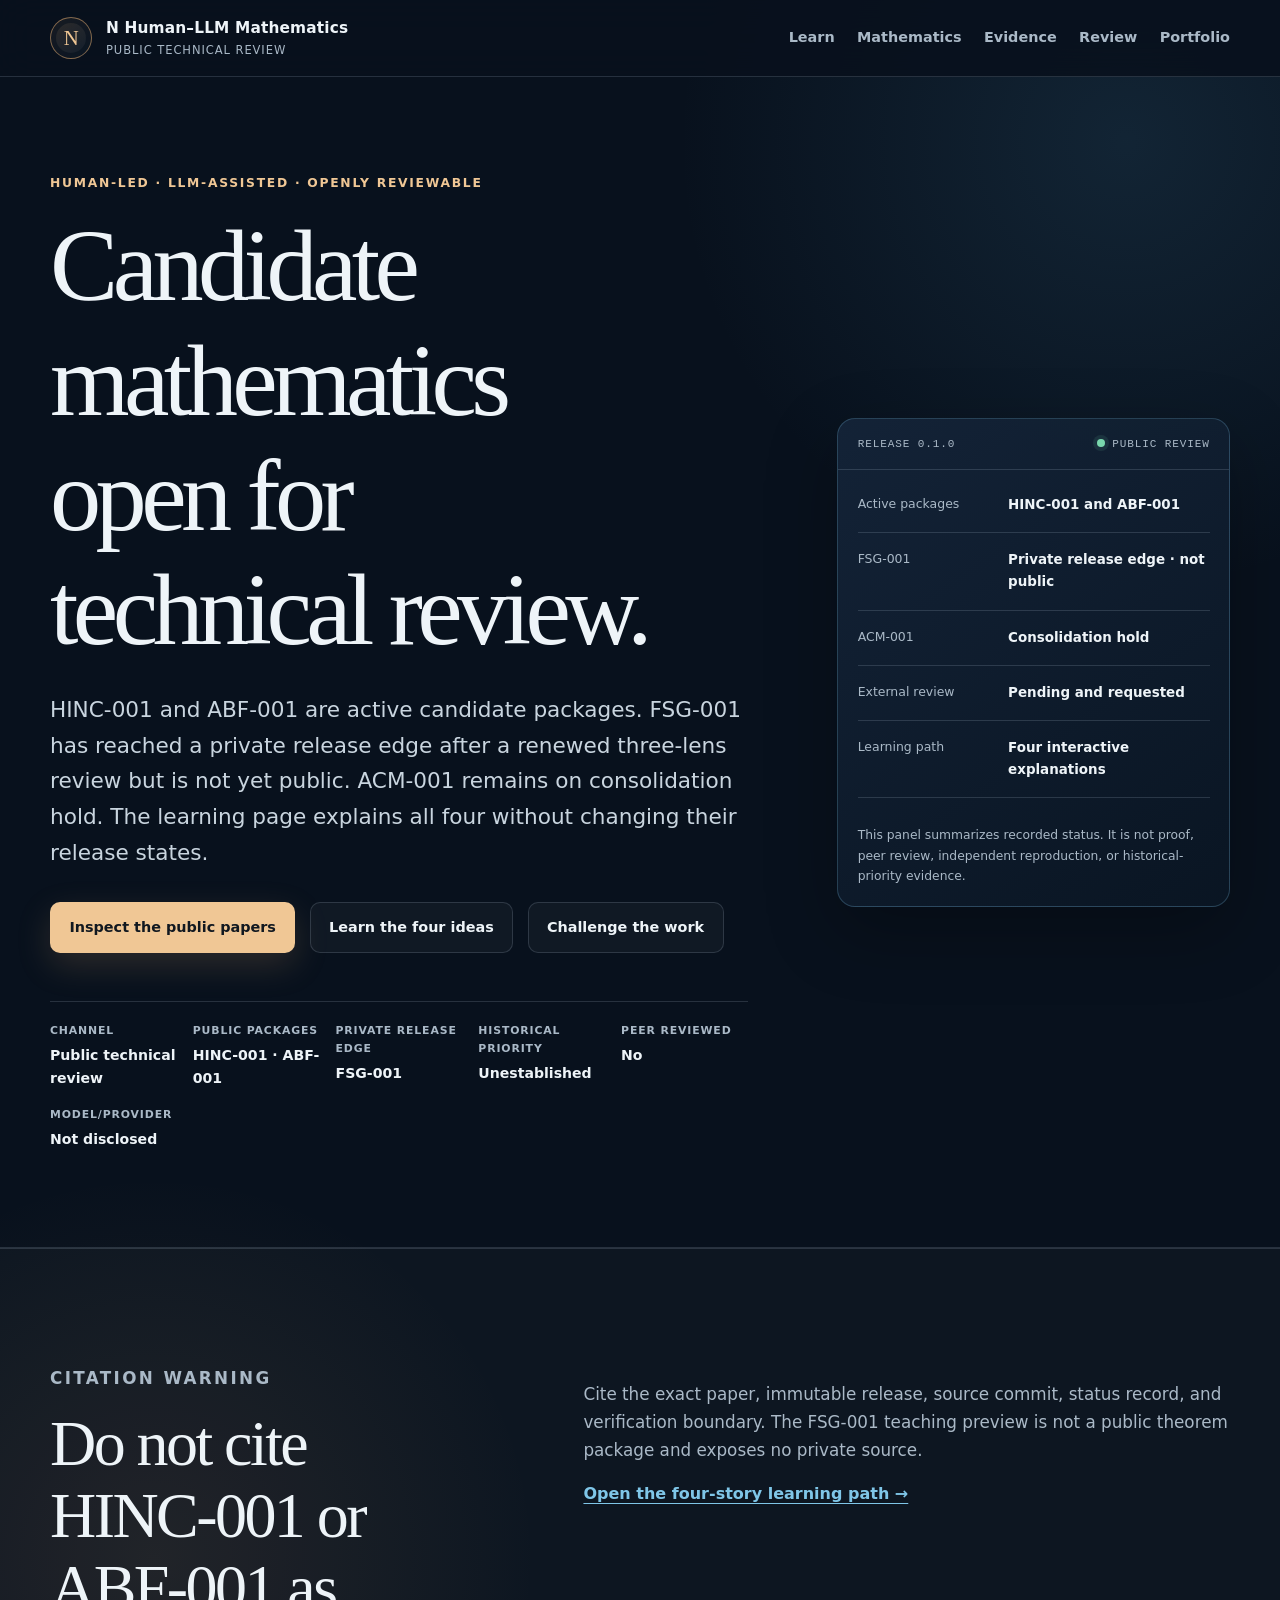
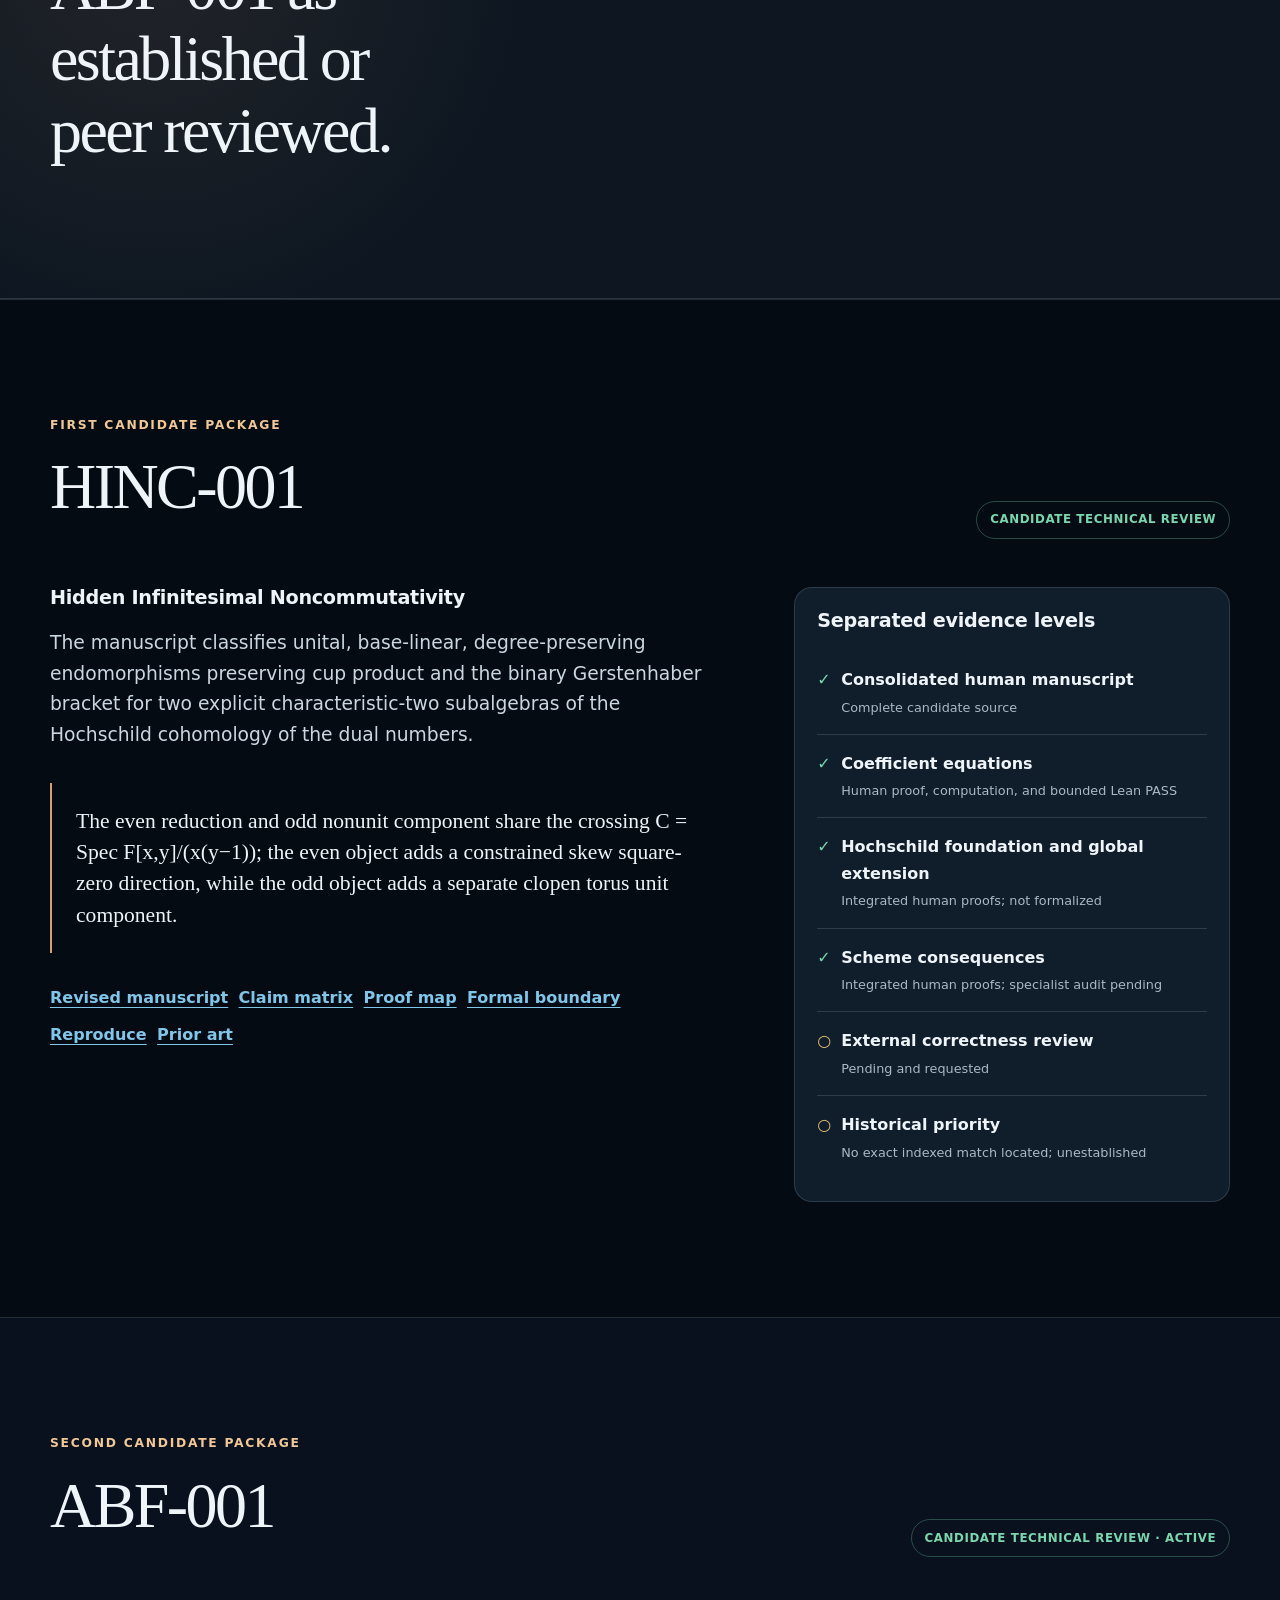
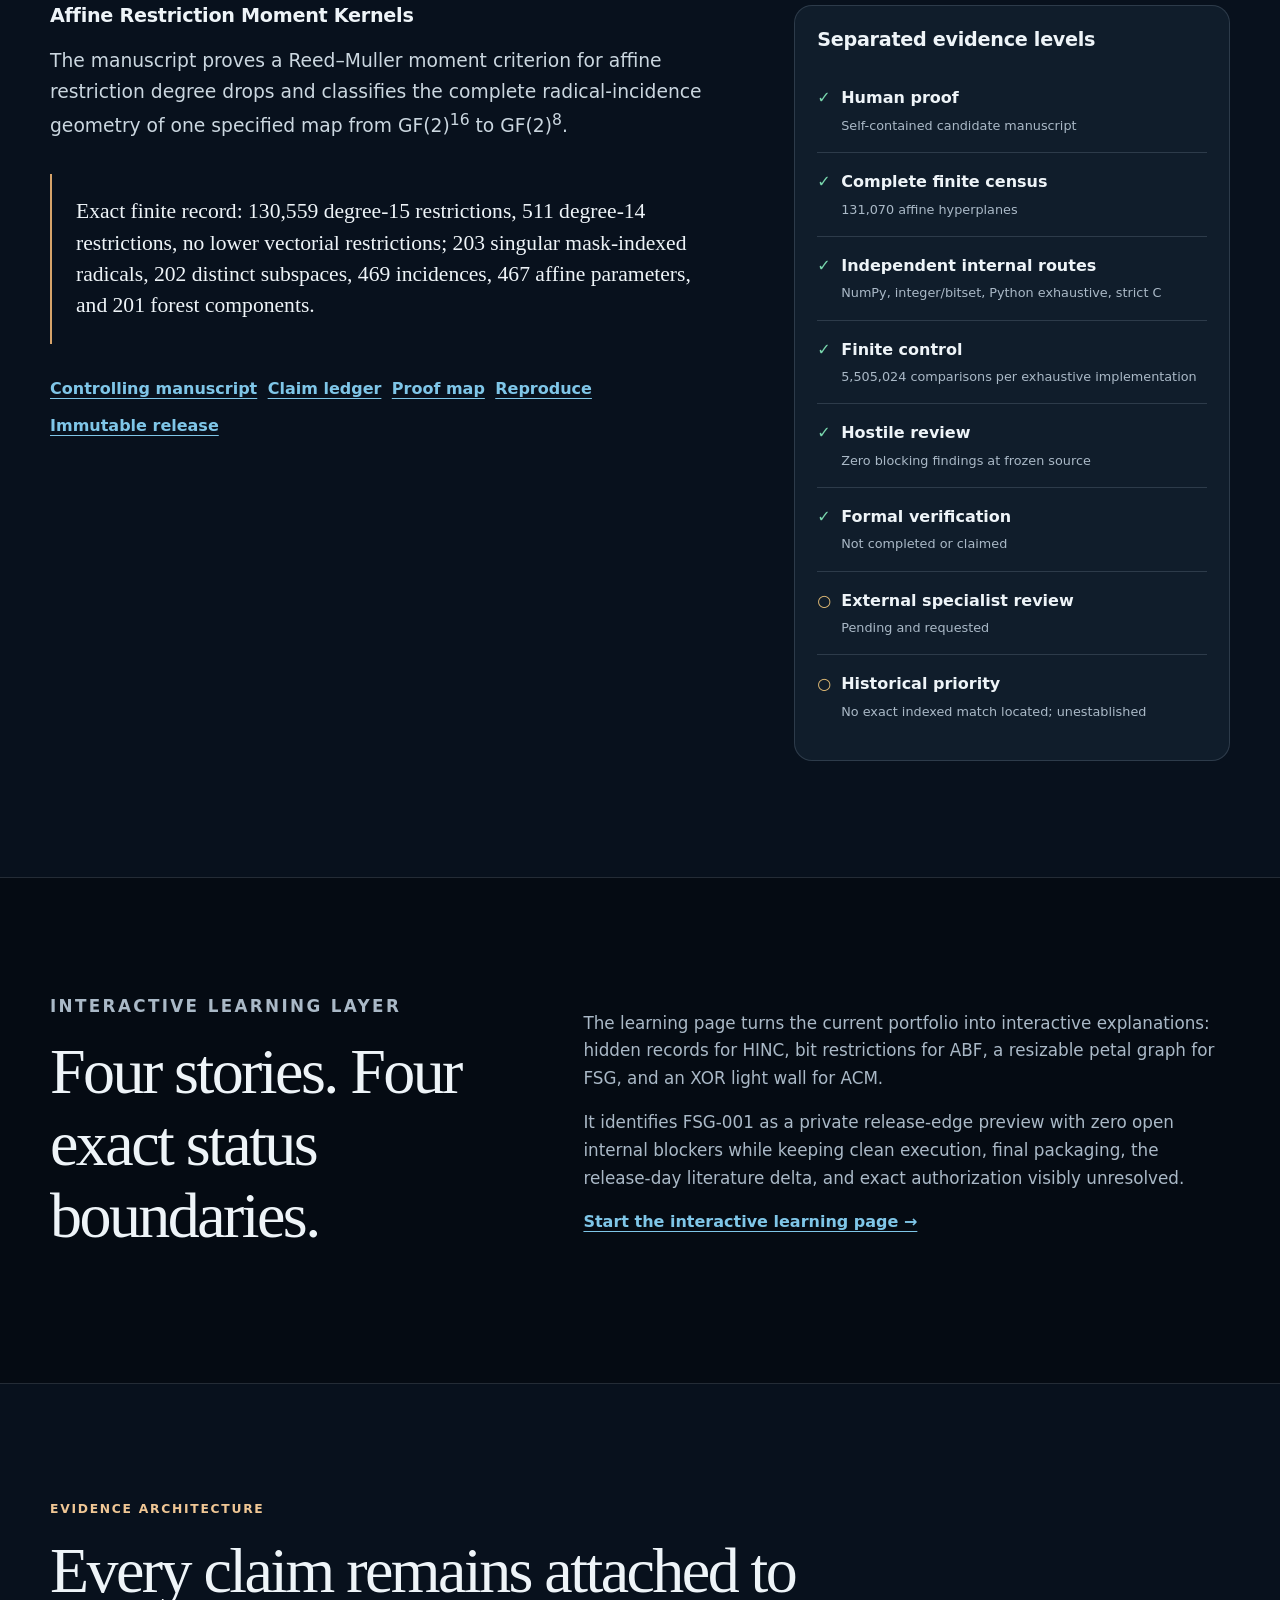
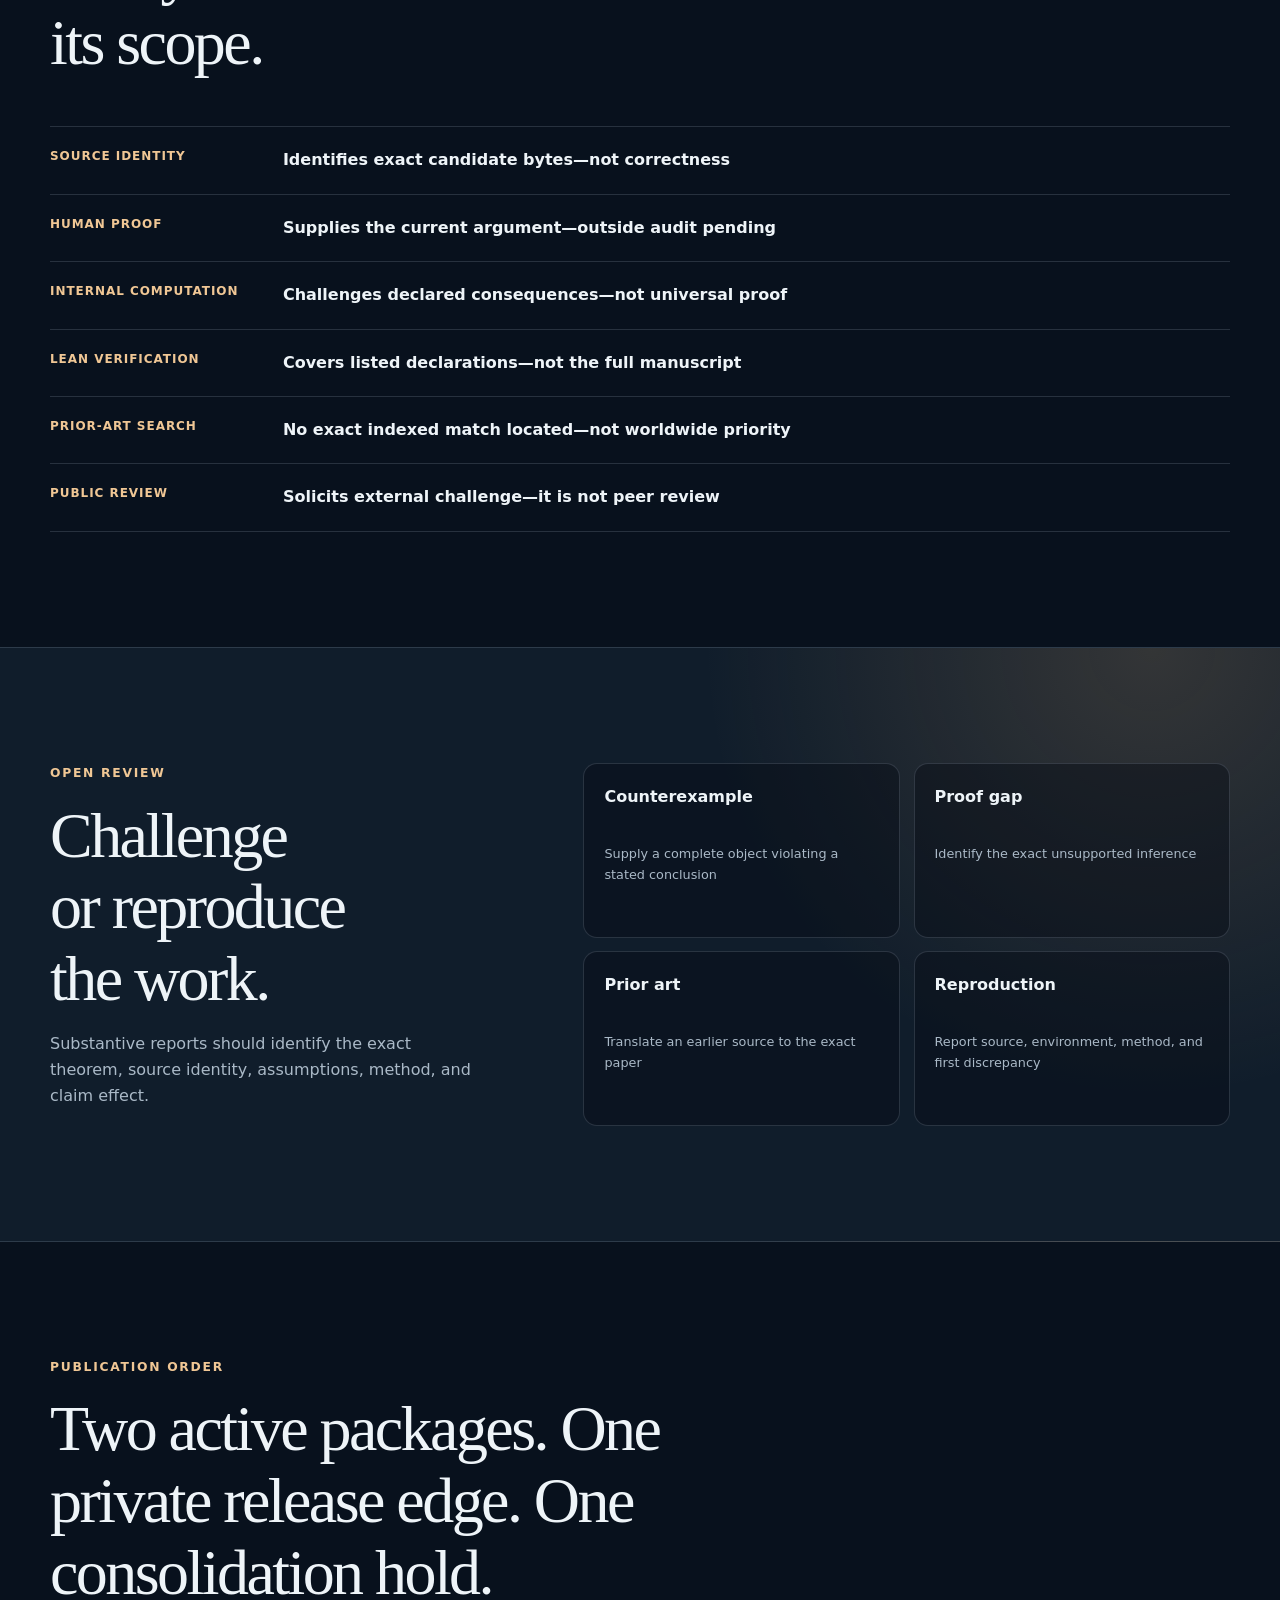
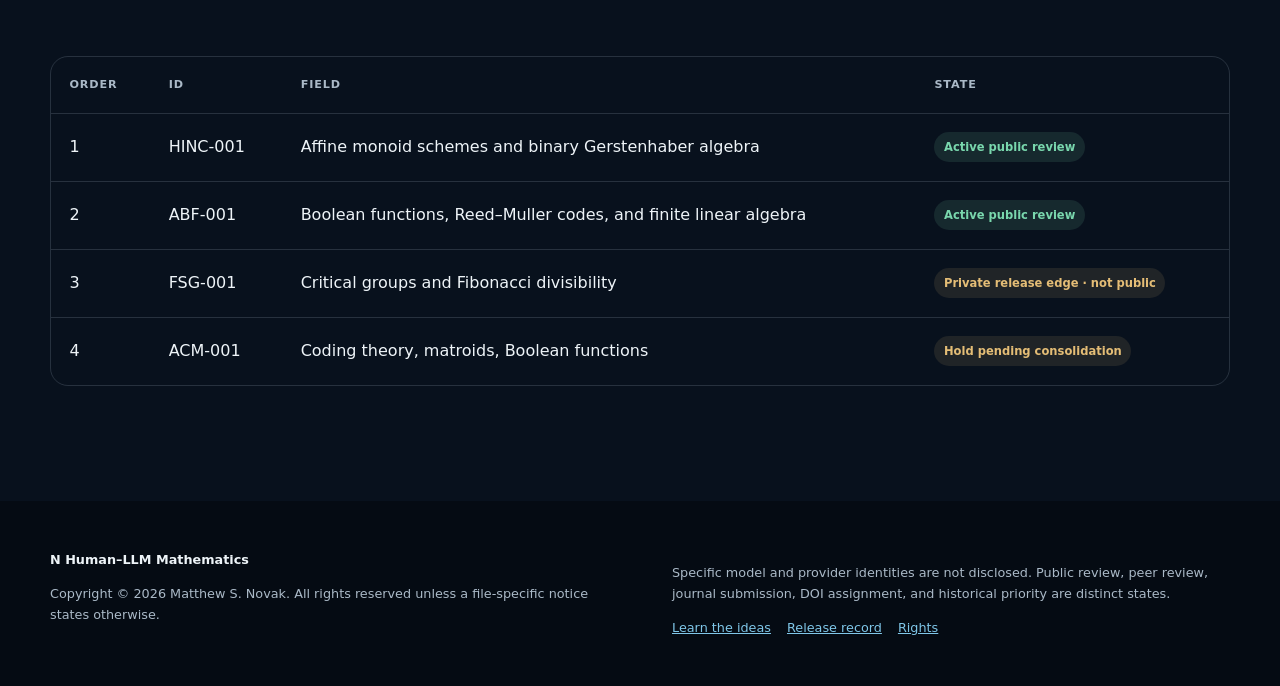
==== docs/index.html @ ff8357bb "Restore required public-review disclosure fields" ====
<!doctype html>
<html lang="en">
<head>
  <meta charset="utf-8">
  <meta name="viewport" content="width=device-width, initial-scale=1">
  <meta name="description" content="Human-led, LLM-assisted candidate mathematics open for technical review with inspectable proofs, evidence, corrections, limitations, and an interactive learning path.">
  <meta name="referrer" content="strict-origin-when-cross-origin">
  <meta name="theme-color" content="#0b1320">
  <meta http-equiv="Content-Security-Policy" content="default-src 'self'; style-src 'self'; img-src 'self' data:; script-src 'none'; connect-src 'none'; object-src 'none'; frame-src 'none'; base-uri 'none'; form-action https://github.com; upgrade-insecure-requests">
  <title>N Human–LLM Mathematics | Public Technical Review</title>
  <link rel="stylesheet" href="styles.css">
</head>
<body>
  <a class="skip-link" href="#main">Skip to main content</a>
  <header class="site-header"><div class="shell nav-wrap"><a class="brand" href="#top" aria-label="N Human-LLM Mathematics home"><span class="brand-mark" aria-hidden="true">N</span><span><strong>N Human–LLM Mathematics</strong><small>Public technical review</small></span></a><nav aria-label="Primary navigation"><a href="learn.html">Learn</a><a href="#research">Mathematics</a><a href="#evidence">Evidence</a><a href="#review">Review</a><a href="#portfolio">Portfolio</a></nav></div></header>
  <main id="main">
    <section class="hero" id="top"><div class="shell hero-grid"><div><p class="eyebrow">Human-led · LLM-assisted · openly reviewable</p><h1>Candidate mathematics open for technical review.</h1><p class="lede">HINC-001 and ABF-001 are active candidate packages. FSG-001 has reached a private release edge after a renewed three-lens review but is not yet public. ACM-001 remains on consolidation hold. The learning page explains all four without changing their release states.</p><div class="actions"><a class="button primary" href="#research">Inspect the public papers</a><a class="button secondary" href="learn.html">Learn the four ideas</a><a class="button secondary" href="#review">Challenge the work</a></div><ul class="status-row"><li><span>Channel</span><strong>Public technical review</strong></li><li><span>Public packages</span><strong>HINC-001 · ABF-001</strong></li><li><span>Private release edge</span><strong>FSG-001</strong></li><li><span>Historical priority</span><strong>Unestablished</strong></li><li><span>Peer reviewed</span><strong>No</strong></li><li><span>Model/provider</span><strong>Not disclosed</strong></li></ul></div><aside class="instrument" aria-label="Status visualization, not mathematical evidence"><div class="instrument-head"><span>RELEASE 0.1.0</span><span class="live-dot">PUBLIC REVIEW</span></div><dl><div><dt>Active packages</dt><dd>HINC-001 and ABF-001</dd></div><div><dt>FSG-001</dt><dd>Private release edge · not public</dd></div><div><dt>ACM-001</dt><dd>Consolidation hold</dd></div><div><dt>External review</dt><dd>Pending and requested</dd></div><div><dt>Learning path</dt><dd>Four interactive explanations</dd></div></dl><p class="instrument-note">This panel summarizes recorded status. It is not proof, peer review, independent reproduction, or historical-priority evidence.</p></aside></div></section>
    <section class="section section-rule"><div class="shell two-column"><div><p class="eyebrow">Citation warning</p><h2>Do not cite HINC-001 or ABF-001 as established or peer reviewed.</h2></div><div><p>Cite the exact paper, immutable release, source commit, status record, and verification boundary. The FSG-001 teaching preview is not a public theorem package and exposes no private source.</p><a class="text-link" href="learn.html">Open the four-story learning path →</a></div></div></section>
    <section class="section section-dark" id="research"><div class="shell"><div class="section-heading split-heading"><div><p class="eyebrow">First candidate package</p><h2>HINC-001</h2></div><span class="pill">Candidate technical review</span></div><div class="research-grid"><article><h3>Hidden Infinitesimal Noncommutativity</h3><p class="large-copy">The manuscript classifies unital, base-linear, degree-preserving endomorphisms preserving cup product and the binary Gerstenhaber bracket for two explicit characteristic-two subalgebras of the Hochschild cohomology of the dual numbers.</p><blockquote>The even reduction and odd nonunit component share the crossing C = Spec F[x,y]/(x(y−1)); the even object adds a constrained skew square-zero direction, while the odd object adds a separate clopen torus unit component.</blockquote><div class="link-list"><a href="https://github.com/novakprotocol/N-Human-AI-Mathematics/blob/main/papers/HINC-001/manuscript/HINC-001_REVISED_MANUSCRIPT.md">Revised manuscript</a><a href="https://github.com/novakprotocol/N-Human-AI-Mathematics/blob/main/papers/HINC-001/CLAIMS.md">Claim matrix</a><a href="https://github.com/novakprotocol/N-Human-AI-Mathematics/blob/main/papers/HINC-001/PROOF_MAP.md">Proof map</a><a href="https://github.com/novakprotocol/N-Human-AI-Mathematics/blob/main/papers/HINC-001/FORMAL_VERIFICATION.md">Formal boundary</a><a href="https://github.com/novakprotocol/N-Human-AI-Mathematics/blob/main/papers/HINC-001/REPRODUCE.md">Reproduce</a><a href="https://github.com/novakprotocol/N-Human-AI-Mathematics/blob/main/papers/HINC-001/PRIOR_ART.md">Prior art</a></div></article><aside class="evidence-panel"><h3>Separated evidence levels</h3><ul class="check-list"><li><strong>Consolidated human manuscript</strong><span>Complete candidate source</span></li><li><strong>Coefficient equations</strong><span>Human proof, computation, and bounded Lean PASS</span></li><li><strong>Hochschild foundation and global extension</strong><span>Integrated human proofs; not formalized</span></li><li><strong>Scheme consequences</strong><span>Integrated human proofs; specialist audit pending</span></li><li class="pending"><strong>External correctness review</strong><span>Pending and requested</span></li><li class="pending"><strong>Historical priority</strong><span>No exact indexed match located; unestablished</span></li></ul></aside></div></div></section>
    <section class="section" id="abf-001" aria-labelledby="abf-title"><div class="shell"><div class="section-heading split-heading"><div><p class="eyebrow">Second candidate package</p><h2 id="abf-title">ABF-001</h2></div><span class="pill">Candidate technical review · active</span></div><div class="research-grid"><article><h3>Affine Restriction Moment Kernels</h3><p class="large-copy">The manuscript proves a Reed–Muller moment criterion for affine restriction degree drops and classifies the complete radical-incidence geometry of one specified map from GF(2)<sup>16</sup> to GF(2)<sup>8</sup>.</p><blockquote>Exact finite record: 130,559 degree-15 restrictions, 511 degree-14 restrictions, no lower vectorial restrictions; 203 singular mask-indexed radicals, 202 distinct subspaces, 469 incidences, 467 affine parameters, and 201 forest components.</blockquote><div class="link-list"><a href="https://github.com/novakprotocol/N-Human-AI-Mathematics/blob/main/papers/ABF-001/manuscript/ABF-001_MANUSCRIPT.md">Controlling manuscript</a><a href="https://github.com/novakprotocol/N-Human-AI-Mathematics/blob/main/papers/ABF-001/CLAIMS.md">Claim ledger</a><a href="https://github.com/novakprotocol/N-Human-AI-Mathematics/blob/main/papers/ABF-001/PROOF_MAP.md">Proof map</a><a href="https://github.com/novakprotocol/N-Human-AI-Mathematics/blob/main/papers/ABF-001/REPRODUCE.md">Reproduce</a><a href="https://github.com/novakprotocol/N-Human-AI-Mathematics/releases/tag/abf-001-public-review-v1">Immutable release</a></div></article><aside class="evidence-panel" aria-label="ABF-001 evidence levels"><h3>Separated evidence levels</h3><ul class="check-list"><li><strong>Human proof</strong><span>Self-contained candidate manuscript</span></li><li><strong>Complete finite census</strong><span>131,070 affine hyperplanes</span></li><li><strong>Independent internal routes</strong><span>NumPy, integer/bitset, Python exhaustive, strict C</span></li><li><strong>Finite control</strong><span>5,505,024 comparisons per exhaustive implementation</span></li><li><strong>Hostile review</strong><span>Zero blocking findings at frozen source</span></li><li><strong>Formal verification</strong><span>Not completed or claimed</span></li><li class="pending"><strong>External specialist review</strong><span>Pending and requested</span></li><li class="pending"><strong>Historical priority</strong><span>No exact indexed match located; unestablished</span></li></ul></aside></div></div></section>
    <section class="section section-dark"><div class="shell two-column"><div><p class="eyebrow">Interactive learning layer</p><h2>Four stories. Four exact status boundaries.</h2></div><div><p>The learning page turns the current portfolio into interactive explanations: hidden records for HINC, bit restrictions for ABF, a resizable petal graph for FSG, and an XOR light wall for ACM.</p><p>It identifies FSG-001 as a private release-edge preview with zero open internal blockers while keeping clean execution, final packaging, the release-day literature delta, and exact authorization visibly unresolved.</p><a class="text-link" href="learn.html">Start the interactive learning page →</a></div></div></section>
    <section class="section" id="evidence"><div class="shell"><div class="section-heading"><p class="eyebrow">Evidence architecture</p><h2>Every claim remains attached to its scope.</h2></div><div class="ledger"><div><span>Source identity</span><strong>Identifies exact candidate bytes—not correctness</strong></div><div><span>Human proof</span><strong>Supplies the current argument—outside audit pending</strong></div><div><span>Internal computation</span><strong>Challenges declared consequences—not universal proof</strong></div><div><span>Lean verification</span><strong>Covers listed declarations—not the full manuscript</strong></div><div><span>Prior-art search</span><strong>No exact indexed match located—not worldwide priority</strong></div><div><span>Public review</span><strong>Solicits external challenge—it is not peer review</strong></div></div></div></section>
    <section class="section review-section" id="review"><div class="shell review-grid"><div><p class="eyebrow">Open review</p><h2>Challenge or reproduce the work.</h2><p>Substantive reports should identify the exact theorem, source identity, assumptions, method, and claim effect.</p></div><div class="review-actions"><a href="https://github.com/novakprotocol/N-Human-AI-Mathematics/issues/new?template=counterexample.yml"><strong>Counterexample</strong><span>Supply a complete object violating a stated conclusion</span></a><a href="https://github.com/novakprotocol/N-Human-AI-Mathematics/issues/new?template=proof-gap.yml"><strong>Proof gap</strong><span>Identify the exact unsupported inference</span></a><a href="https://github.com/novakprotocol/N-Human-AI-Mathematics/issues/new?template=prior-art.yml"><strong>Prior art</strong><span>Translate an earlier source to the exact paper</span></a><a href="https://github.com/novakprotocol/N-Human-AI-Mathematics/issues/new?template=reproduction.yml"><strong>Reproduction</strong><span>Report source, environment, method, and first discrepancy</span></a></div></div></section>
    <section class="section" id="portfolio"><div class="shell"><div class="section-heading"><p class="eyebrow">Publication order</p><h2>Two active packages. One private release edge. One consolidation hold.</h2></div><div class="portfolio-table" role="region" aria-label="Paper portfolio" tabindex="0"><table><thead><tr><th>Order</th><th>ID</th><th>Field</th><th>State</th></tr></thead><tbody><tr><td>1</td><td>HINC-001</td><td>Affine monoid schemes and binary Gerstenhaber algebra</td><td><span class="state active">Active public review</span></td></tr><tr><td>2</td><td>ABF-001</td><td>Boolean functions, Reed–Muller codes, and finite linear algebra</td><td><span class="state active">Active public review</span></td></tr><tr><td>3</td><td>FSG-001</td><td>Critical groups and Fibonacci divisibility</td><td><span class="state hold">Private release edge · not public</span></td></tr><tr><td>4</td><td>ACM-001</td><td>Coding theory, matroids, Boolean functions</td><td><span class="state hold">Hold pending consolidation</span></td></tr></tbody></table></div></div></section>
  </main>
  <footer><div class="shell footer-grid"><div><strong>N Human–LLM Mathematics</strong><p>Copyright © 2026 Matthew S. Novak. All rights reserved unless a file-specific notice states otherwise.</p></div><div><p>Specific model and provider identities are not disclosed. Public review, peer review, journal submission, DOI assignment, and historical priority are distinct states.</p><a href="learn.html">Learn the ideas</a><a href="https://github.com/novakprotocol/N-Human-AI-Mathematics/blob/main/PUBLIC_REVIEW_RELEASE.md">Release record</a><a href="https://github.com/novakprotocol/N-Human-AI-Mathematics/blob/main/RIGHTS_AND_LICENSING.md">Rights</a></div></div></footer>
</body>
</html>
---- docs/styles.css ----
:root {
  color-scheme: dark;
  --bg: #08111d;
  --bg-deep: #050b13;
  --panel: #101d2b;
  --panel-soft: #142438;
  --text: #eef4f8;
  --muted: #aab9c7;
  --line: rgba(196, 216, 232, 0.16);
  --copper: #d6a36a;
  --copper-light: #f0c795;
  --blue: #7fc6e8;
  --green: #79d7ad;
  --warning: #e4bd76;
  --shadow: 0 24px 70px rgba(0, 0, 0, 0.28);
  --radius: 18px;
  --shell: 1180px;
}

* {
  box-sizing: border-box;
}

html {
  scroll-behavior: smooth;
}

body {
  margin: 0;
  background:
    radial-gradient(circle at 88% 2%, rgba(64, 124, 159, 0.18), transparent 28rem),
    radial-gradient(circle at 12% 22%, rgba(214, 163, 106, 0.1), transparent 24rem),
    var(--bg);
  color: var(--text);
  font-family: Inter, ui-sans-serif, system-ui, -apple-system, BlinkMacSystemFont, "Segoe UI", sans-serif;
  font-size: 16px;
  line-height: 1.65;
  text-rendering: optimizeLegibility;
}

a {
  color: inherit;
}

a:focus-visible,
button:focus-visible,
[tabindex]:focus-visible {
  outline: 3px solid var(--blue);
  outline-offset: 4px;
}

.skip-link {
  position: fixed;
  top: 0.75rem;
  left: 0.75rem;
  z-index: 100;
  transform: translateY(-160%);
  padding: 0.75rem 1rem;
  background: white;
  color: #06101a;
  border-radius: 8px;
  font-weight: 800;
}

.skip-link:focus {
  transform: translateY(0);
}

.shell {
  width: min(calc(100% - 2rem), var(--shell));
  margin-inline: auto;
}

.site-header {
  position: sticky;
  top: 0;
  z-index: 50;
  border-bottom: 1px solid var(--line);
  background: rgba(8, 17, 29, 0.88);
  backdrop-filter: blur(18px);
}

.nav-wrap {
  min-height: 76px;
  display: flex;
  align-items: center;
  justify-content: space-between;
  gap: 2rem;
}

.brand {
  display: inline-flex;
  align-items: center;
  gap: 0.85rem;
  text-decoration: none;
}

.brand-mark {
  width: 2.65rem;
  aspect-ratio: 1;
  display: grid;
  place-items: center;
  border: 1px solid rgba(214, 163, 106, 0.55);
  border-radius: 50%;
  background: linear-gradient(145deg, rgba(214, 163, 106, 0.2), rgba(127, 198, 232, 0.08));
  color: var(--copper-light);
  font-family: Georgia, "Times New Roman", serif;
  font-size: 1.3rem;
  box-shadow: inset 0 0 0 5px rgba(8, 17, 29, 0.6);
}

.brand strong,
.brand small {
  display: block;
}

.brand strong {
  font-size: 0.96rem;
  letter-spacing: 0.01em;
}

.brand small {
  color: var(--muted);
  font-size: 0.72rem;
  letter-spacing: 0.08em;
  text-transform: uppercase;
}

nav {
  display: flex;
  gap: 1.4rem;
}

nav a {
  color: var(--muted);
  font-size: 0.9rem;
  font-weight: 700;
  text-decoration: none;
}

nav a:hover {
  color: var(--text);
}

.hero {
  min-height: calc(100vh - 76px);
  display: grid;
  align-items: center;
  padding: 6rem 0;
  border-bottom: 1px solid var(--line);
}

.hero-grid {
  display: grid;
  grid-template-columns: minmax(0, 1.28fr) minmax(320px, 0.72fr);
  gap: clamp(3rem, 7vw, 7rem);
  align-items: center;
}

.eyebrow {
  margin: 0 0 1rem;
  color: var(--copper-light);
  font-size: 0.77rem;
  font-weight: 850;
  letter-spacing: 0.14em;
  text-transform: uppercase;
}

h1,
h2,
h3,
p {
  text-wrap: pretty;
}

h1,
h2,
h3 {
  margin-top: 0;
  line-height: 1.12;
}

h1 {
  max-width: 12ch;
  margin-bottom: 1.5rem;
  font-family: Georgia, "Times New Roman", serif;
  font-size: clamp(3.35rem, 8vw, 7.35rem);
  font-weight: 500;
  letter-spacing: -0.055em;
}

h2 {
  margin-bottom: 1rem;
  font-family: Georgia, "Times New Roman", serif;
  font-size: clamp(2.25rem, 5vw, 4.4rem);
  font-weight: 500;
  letter-spacing: -0.04em;
}

h3 {
  font-size: 1.2rem;
  letter-spacing: -0.015em;
}

.lede {
  max-width: 68ch;
  margin: 0;
  color: #c9d5df;
  font-size: clamp(1.08rem, 1.8vw, 1.35rem);
}

.actions {
  display: flex;
  flex-wrap: wrap;
  gap: 0.9rem;
  margin-top: 2rem;
}

.actions.compact {
  margin-top: 2.6rem;
}

.button {
  display: inline-flex;
  align-items: center;
  justify-content: center;
  min-height: 48px;
  padding: 0.78rem 1.15rem;
  border: 1px solid transparent;
  border-radius: 10px;
  font-size: 0.9rem;
  font-weight: 800;
  text-decoration: none;
  transition: transform 160ms ease, border-color 160ms ease, background 160ms ease;
}

.button:hover {
  transform: translateY(-2px);
}

.button.primary {
  background: var(--copper-light);
  color: #111820;
  box-shadow: 0 12px 34px rgba(214, 163, 106, 0.18);
}

.button.secondary {
  border-color: var(--line);
  background: rgba(255, 255, 255, 0.035);
  color: var(--text);
}

.button.secondary:hover {
  border-color: rgba(127, 198, 232, 0.45);
  background: rgba(127, 198, 232, 0.08);
}

.status-row {
  display: grid;
  grid-template-columns: repeat(5, minmax(0, 1fr));
  gap: 1rem;
  margin: 3rem 0 0;
  padding: 1.25rem 0 0;
  border-top: 1px solid var(--line);
  list-style: none;
}

.status-row span,
.status-row strong {
  display: block;
}

.status-row span {
  color: var(--muted);
  font-size: 0.68rem;
  font-weight: 750;
  letter-spacing: 0.08em;
  text-transform: uppercase;
}

.status-row strong {
  margin-top: 0.25rem;
  font-size: 0.88rem;
}

.instrument {
  overflow: hidden;
  border: 1px solid rgba(127, 198, 232, 0.24);
  border-radius: var(--radius);
  background:
    linear-gradient(145deg, rgba(20, 36, 56, 0.96), rgba(10, 22, 35, 0.96));
  box-shadow: var(--shadow);
}

.instrument-head {
  display: flex;
  justify-content: space-between;
  gap: 1rem;
  padding: 1rem 1.2rem;
  border-bottom: 1px solid var(--line);
  color: var(--muted);
  font-family: ui-monospace, SFMono-Regular, Menlo, Consolas, monospace;
  font-size: 0.69rem;
  letter-spacing: 0.08em;
}

.live-dot::before {
  content: "";
  display: inline-block;
  width: 0.5rem;
  height: 0.5rem;
  margin-right: 0.45rem;
  border-radius: 50%;
  background: var(--green);
  box-shadow: 0 0 0 4px rgba(121, 215, 173, 0.1);
}

.instrument dl {
  margin: 0;
  padding: 0.5rem 1.2rem;
}

.instrument dl div {
  display: grid;
  grid-template-columns: 0.8fr 1.2fr;
  gap: 1rem;
  padding: 1rem 0;
  border-bottom: 1px solid var(--line);
}

.instrument dt {
  color: var(--muted);
  font-size: 0.78rem;
}

.instrument dd {
  margin: 0;
  font-size: 0.84rem;
  font-weight: 750;
}

.instrument-note {
  margin: 0;
  padding: 1.2rem;
  color: var(--muted);
  font-size: 0.77rem;
}

.section {
  padding: clamp(5rem, 9vw, 8.5rem) 0;
}

.section-dark {
  background: var(--bg-deep);
  border-block: 1px solid var(--line);
}

.section-rule {
  border-block: 1px solid var(--line);
  background: rgba(255, 255, 255, 0.018);
}

.section-heading {
  max-width: 780px;
  margin-bottom: 3rem;
}

.section-heading > p:last-child {
  margin-bottom: 0;
  color: var(--muted);
  font-size: 1.06rem;
}

.split-heading {
  max-width: none;
  display: flex;
  justify-content: space-between;
  align-items: end;
  gap: 2rem;
}

.pill {
  display: inline-flex;
  padding: 0.52rem 0.8rem;
  border: 1px solid rgba(121, 215, 173, 0.3);
  border-radius: 999px;
  color: var(--green);
  font-size: 0.74rem;
  font-weight: 800;
  letter-spacing: 0.05em;
  white-space: nowrap;
  text-transform: uppercase;
}

.card-grid {
  display: grid;
  gap: 1.2rem;
}

.card-grid.three {
  grid-template-columns: repeat(3, minmax(0, 1fr));
}

.card {
  min-height: 280px;
  padding: 1.55rem;
  border: 1px solid var(--line);
  border-radius: var(--radius);
  background: rgba(255, 255, 255, 0.025);
}

.card-number {
  display: block;
  margin-bottom: 4rem;
  color: var(--copper);
  font-family: ui-monospace, SFMono-Regular, Menlo, Consolas, monospace;
  font-size: 0.75rem;
}

.card p {
  color: var(--muted);
}

.research-grid {
  display: grid;
  grid-template-columns: minmax(0, 1.2fr) minmax(310px, 0.8fr);
  gap: clamp(2.5rem, 7vw, 6rem);
  align-items: start;
}

.large-copy {
  max-width: 62ch;
  color: #cbd7e0;
  font-size: 1.17rem;
}

blockquote {
  margin: 2rem 0;
  padding: 1.4rem 0 1.4rem 1.5rem;
  border-left: 2px solid var(--copper);
  color: var(--text);
  font-family: Georgia, "Times New Roman", serif;
  font-size: 1.35rem;
  line-height: 1.45;
}

.link-list {
  display: flex;
  flex-wrap: wrap;
  gap: 0.65rem;
}

.link-list a,
.text-link {
  color: var(--blue);
  font-weight: 750;
  text-decoration-thickness: 1px;
  text-underline-offset: 0.25em;
}

.evidence-panel {
  padding: 1.4rem;
  border: 1px solid var(--line);
  border-radius: var(--radius);
  background: var(--panel);
}

.check-list {
  margin: 0;
  padding: 0;
  list-style: none;
}

.check-list li {
  position: relative;
  padding: 1rem 0 1rem 1.5rem;
  border-bottom: 1px solid var(--line);
}

.check-list li:last-child {
  border-bottom: 0;
}

.check-list li::before {
  content: "✓";
  position: absolute;
  left: 0;
  color: var(--green);
  font-weight: 900;
}

.check-list li.pending::before {
  content: "○";
  color: var(--warning);
}

.check-list strong,
.check-list span {
  display: block;
}

.check-list span {
  margin-top: 0.2rem;
  color: var(--muted);
  font-size: 0.8rem;
}

.process-list {
  display: grid;
  grid-template-columns: repeat(4, minmax(0, 1fr));
  gap: 0;
  margin: 0;
  padding: 0;
  counter-reset: process;
  list-style: none;
}

.process-list li {
  min-height: 280px;
  padding: 1.5rem;
  border-block: 1px solid var(--line);
  border-right: 1px solid var(--line);
}

.process-list li:first-child {
  border-left: 1px solid var(--line);
  border-radius: var(--radius) 0 0 var(--radius);
}

.process-list li:last-child {
  border-radius: 0 var(--radius) var(--radius) 0;
}

.process-list li::before {
  counter-increment: process;
  content: "0" counter(process);
  display: block;
  margin-bottom: 4.5rem;
  color: var(--copper);
  font-family: ui-monospace, SFMono-Regular, Menlo, Consolas, monospace;
  font-size: 0.74rem;
}

.process-list span {
  font-weight: 850;
}

.process-list p {
  color: var(--muted);
  font-size: 0.9rem;
}

.ledger {
  border-top: 1px solid var(--line);
}

.ledger div {
  display: grid;
  grid-template-columns: 0.35fr 1.65fr;
  gap: 2rem;
  padding: 1.25rem 0;
  border-bottom: 1px solid var(--line);
}

.ledger span {
  color: var(--copper-light);
  font-size: 0.75rem;
  font-weight: 850;
  letter-spacing: 0.08em;
  text-transform: uppercase;
}

.ledger strong {
  font-size: 1rem;
}

.two-column {
  display: grid;
  grid-template-columns: minmax(0, 0.8fr) minmax(0, 1.2fr);
  gap: clamp(3rem, 8vw, 8rem);
  align-items: start;
}

.two-column p {
  color: var(--muted);
  font-size: 1.05rem;
}

.review-section {
  background:
    radial-gradient(circle at 90% 0%, rgba(214, 163, 106, 0.18), transparent 28rem),
    var(--panel);
  border-block: 1px solid var(--line);
}

.review-grid {
  display: grid;
  grid-template-columns: minmax(0, 0.8fr) minmax(0, 1.2fr);
  gap: clamp(3rem, 8vw, 8rem);
}

.review-grid > div:first-child p:last-child {
  color: var(--muted);
}

.review-actions {
  display: grid;
  grid-template-columns: repeat(2, minmax(0, 1fr));
  gap: 0.85rem;
}

.review-actions a {
  display: block;
  min-height: 150px;
  padding: 1.25rem;
  border: 1px solid var(--line);
  border-radius: 14px;
  background: rgba(5, 11, 19, 0.42);
  text-decoration: none;
  transition: border-color 160ms ease, transform 160ms ease;
}

.review-actions a:hover {
  transform: translateY(-2px);
  border-color: rgba(214, 163, 106, 0.5);
}

.review-actions strong,
.review-actions span {
  display: block;
}

.review-actions span {
  margin-top: 2rem;
  color: var(--muted);
  font-size: 0.8rem;
}

.portfolio-table {
  overflow-x: auto;
  border: 1px solid var(--line);
  border-radius: var(--radius);
}

table {
  width: 100%;
  border-collapse: collapse;
}

th,
td {
  padding: 1.15rem;
  border-bottom: 1px solid var(--line);
  text-align: left;
}

th {
  color: var(--muted);
  font-size: 0.7rem;
  letter-spacing: 0.08em;
  text-transform: uppercase;
}

tbody tr:last-child td {
  border-bottom: 0;
}

.state {
  display: inline-flex;
  padding: 0.35rem 0.6rem;
  border-radius: 999px;
  font-size: 0.72rem;
  font-weight: 800;
}

.state.active {
  background: rgba(121, 215, 173, 0.12);
  color: var(--green);
}

.state.hold {
  background: rgba(228, 189, 118, 0.11);
  color: var(--warning);
}

footer {
  padding: 3rem 0;
  background: var(--bg-deep);
}

.footer-grid {
  display: grid;
  grid-template-columns: repeat(2, minmax(0, 1fr));
  gap: 4rem;
  color: var(--muted);
  font-size: 0.8rem;
}

.footer-grid strong {
  color: var(--text);
}

.footer-grid a {
  display: inline-block;
  margin-right: 1rem;
  color: var(--blue);
}

@media (max-width: 900px) {
  nav {
    display: none;
  }

  .hero {
    min-height: auto;
  }

  .hero-grid,
  .research-grid,
  .review-grid,
  .two-column {
    grid-template-columns: 1fr;
  }

  .status-row,
  .card-grid.three,
  .process-list {
    grid-template-columns: repeat(2, minmax(0, 1fr));
  }

  .process-list li,
  .process-list li:first-child,
  .process-list li:last-child {
    border: 1px solid var(--line);
    border-radius: 12px;
  }

  .process-list {
    gap: 0.8rem;
  }
}

@media (max-width: 600px) {
  body {
    font-size: 15px;
  }

  .shell {
    width: min(calc(100% - 1.25rem), var(--shell));
  }

  .site-header {
    position: static;
  }

  .nav-wrap {
    min-height: 66px;
  }

  h1 {
    font-size: clamp(3rem, 17vw, 4.7rem);
  }

  .hero {
    padding: 4rem 0;
  }

  .status-row,
  .card-grid.three,
  .process-list,
  .review-actions,
  .footer-grid {
    grid-template-columns: 1fr;
  }

  .status-row {
    gap: 0.75rem;
  }

  .split-heading {
    display: block;
  }

  .pill {
    margin-top: 0.75rem;
  }

  .ledger div,
  .instrument dl div {
    grid-template-columns: 1fr;
    gap: 0.3rem;
  }

  th,
  td {
    padding: 0.9rem;
  }
}

@media (prefers-reduced-motion: reduce) {
  html {
    scroll-behavior: auto;
  }

  *,
  *::before,
  *::after {
    transition-duration: 0.01ms !important;
    animation-duration: 0.01ms !important;
    animation-iteration-count: 1 !important;
  }
}
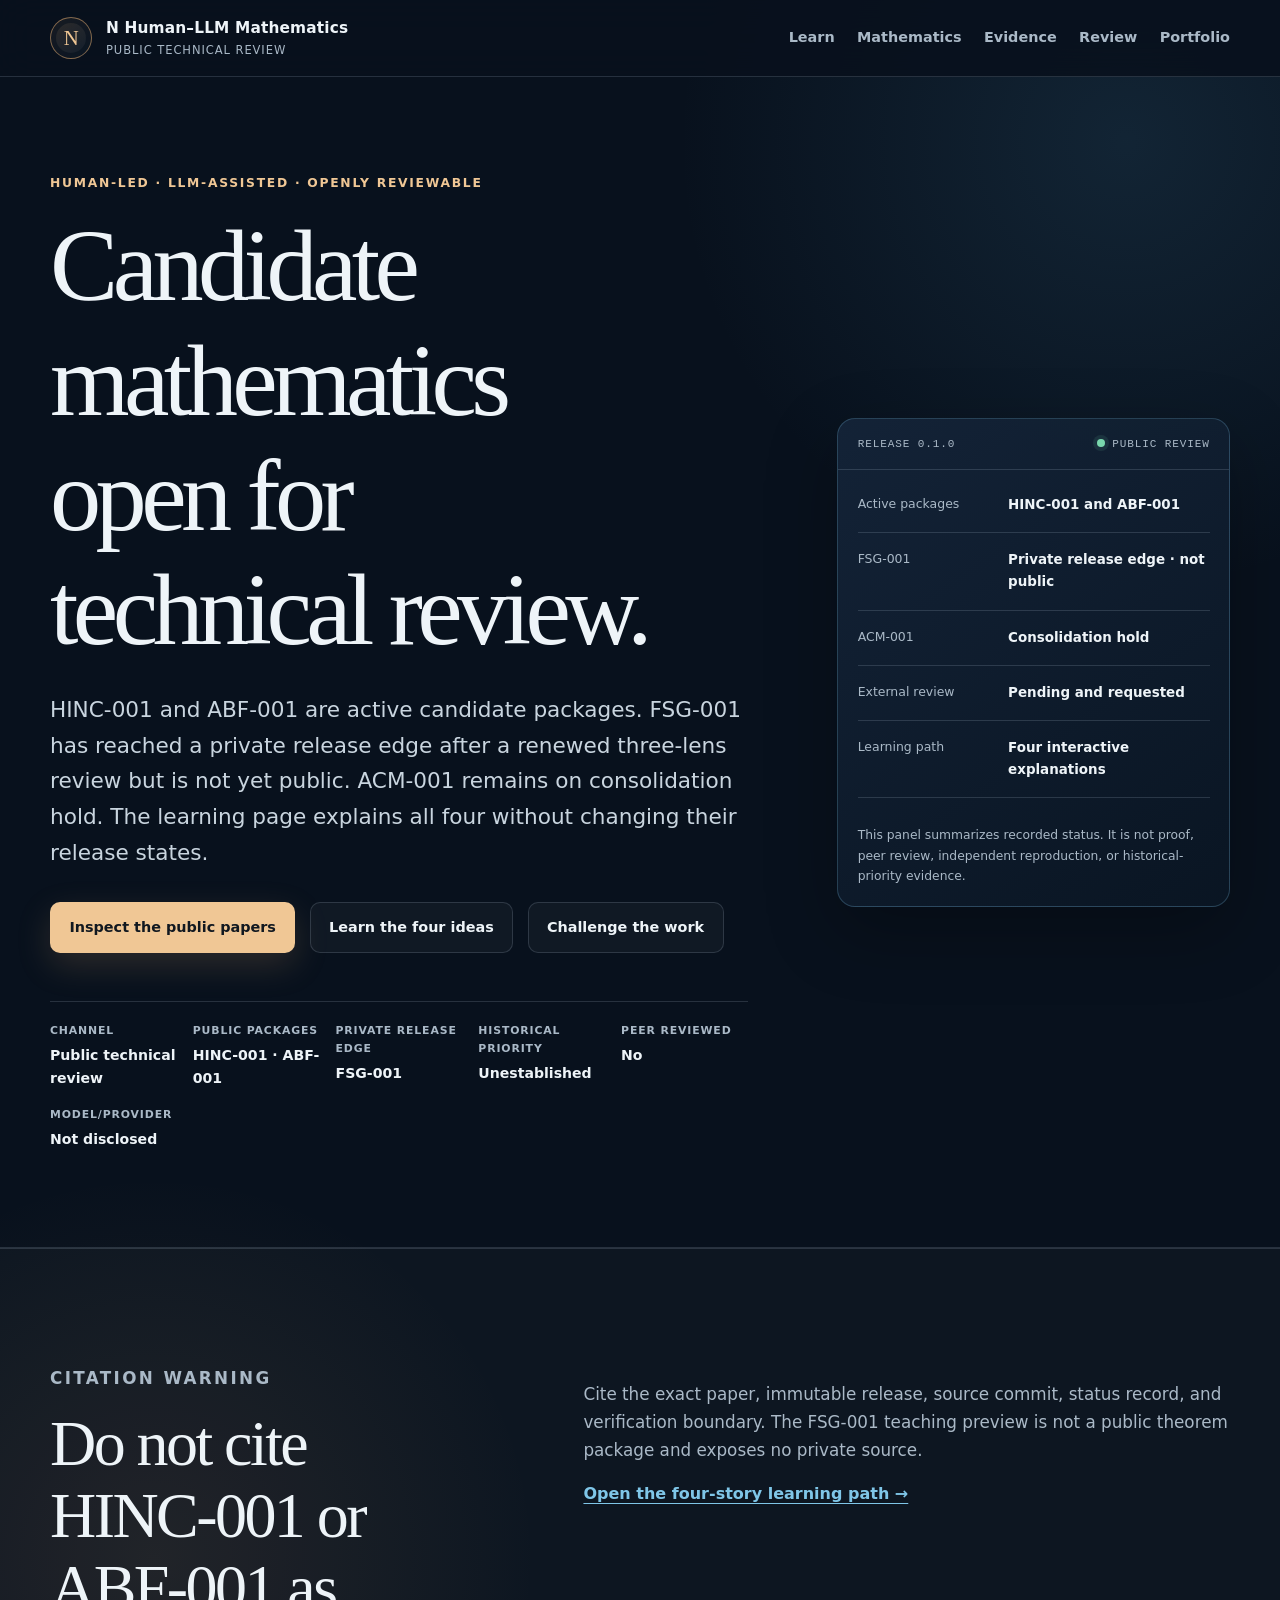
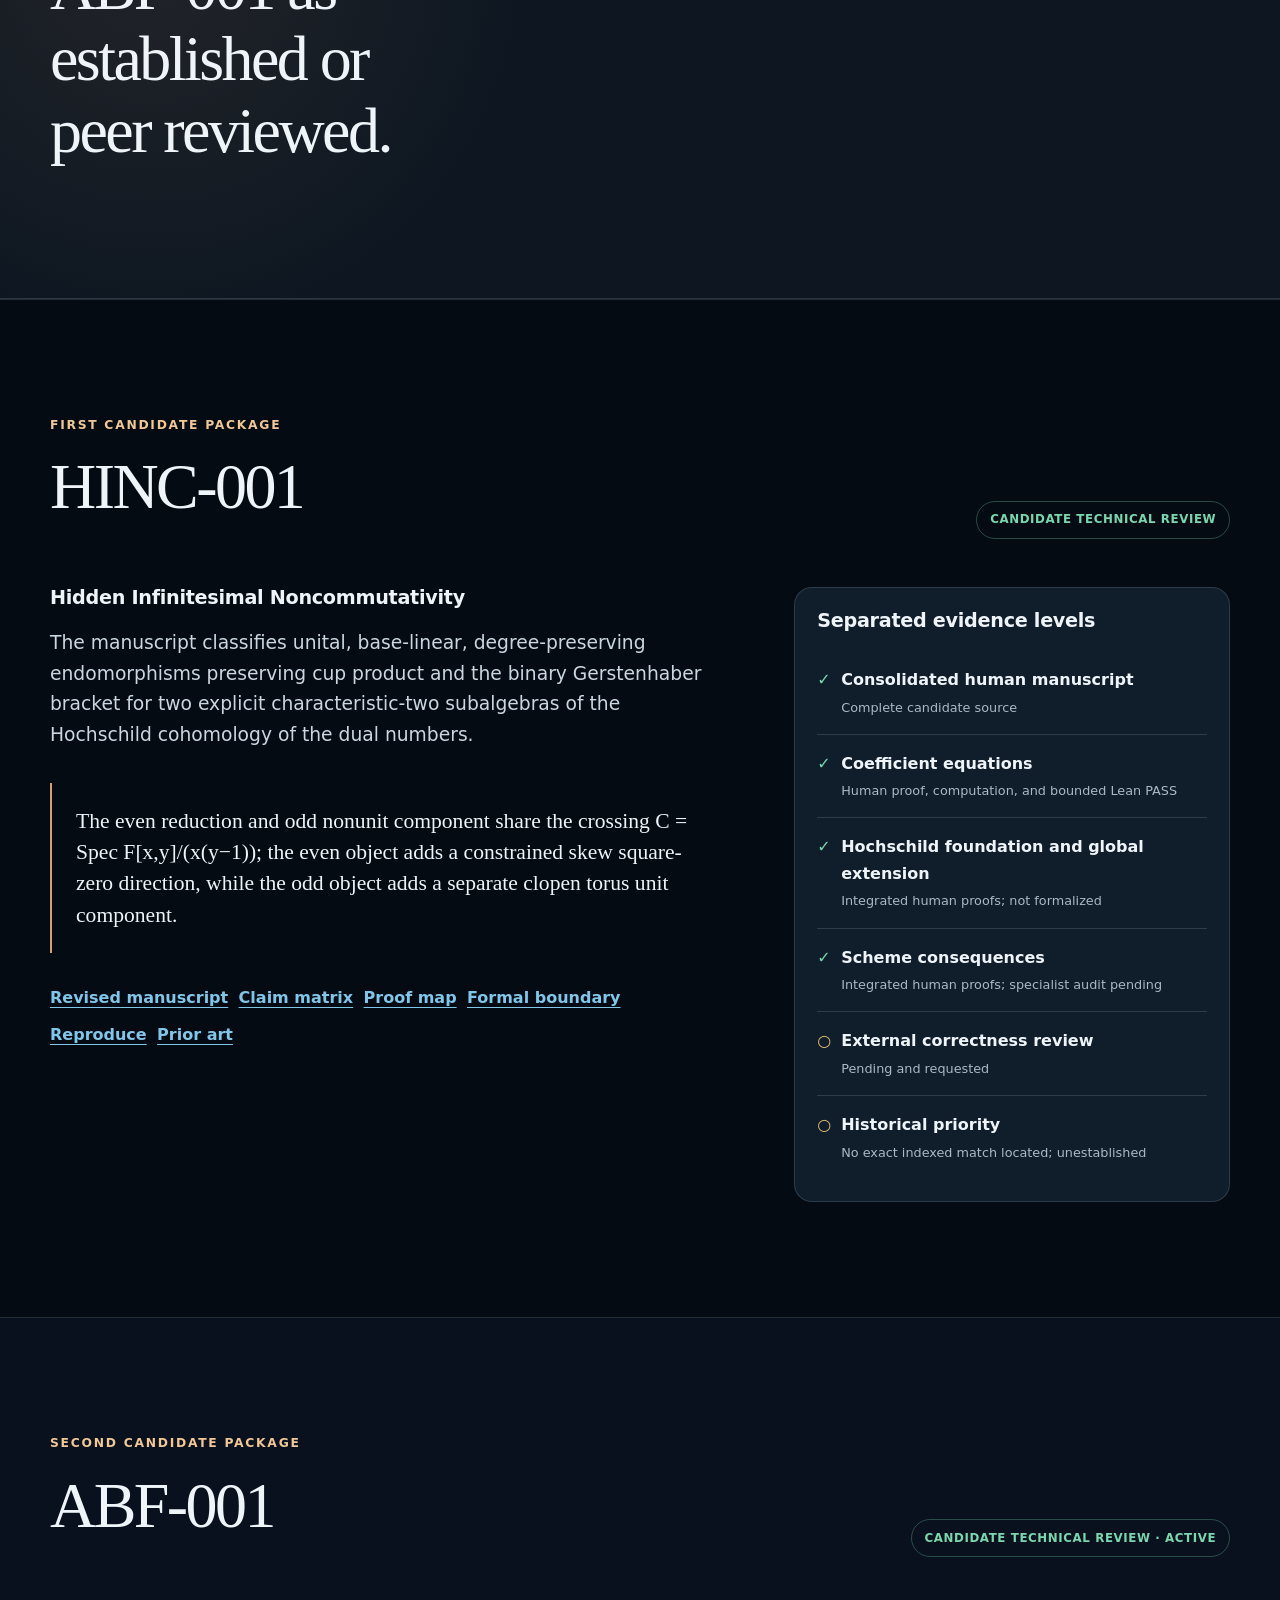
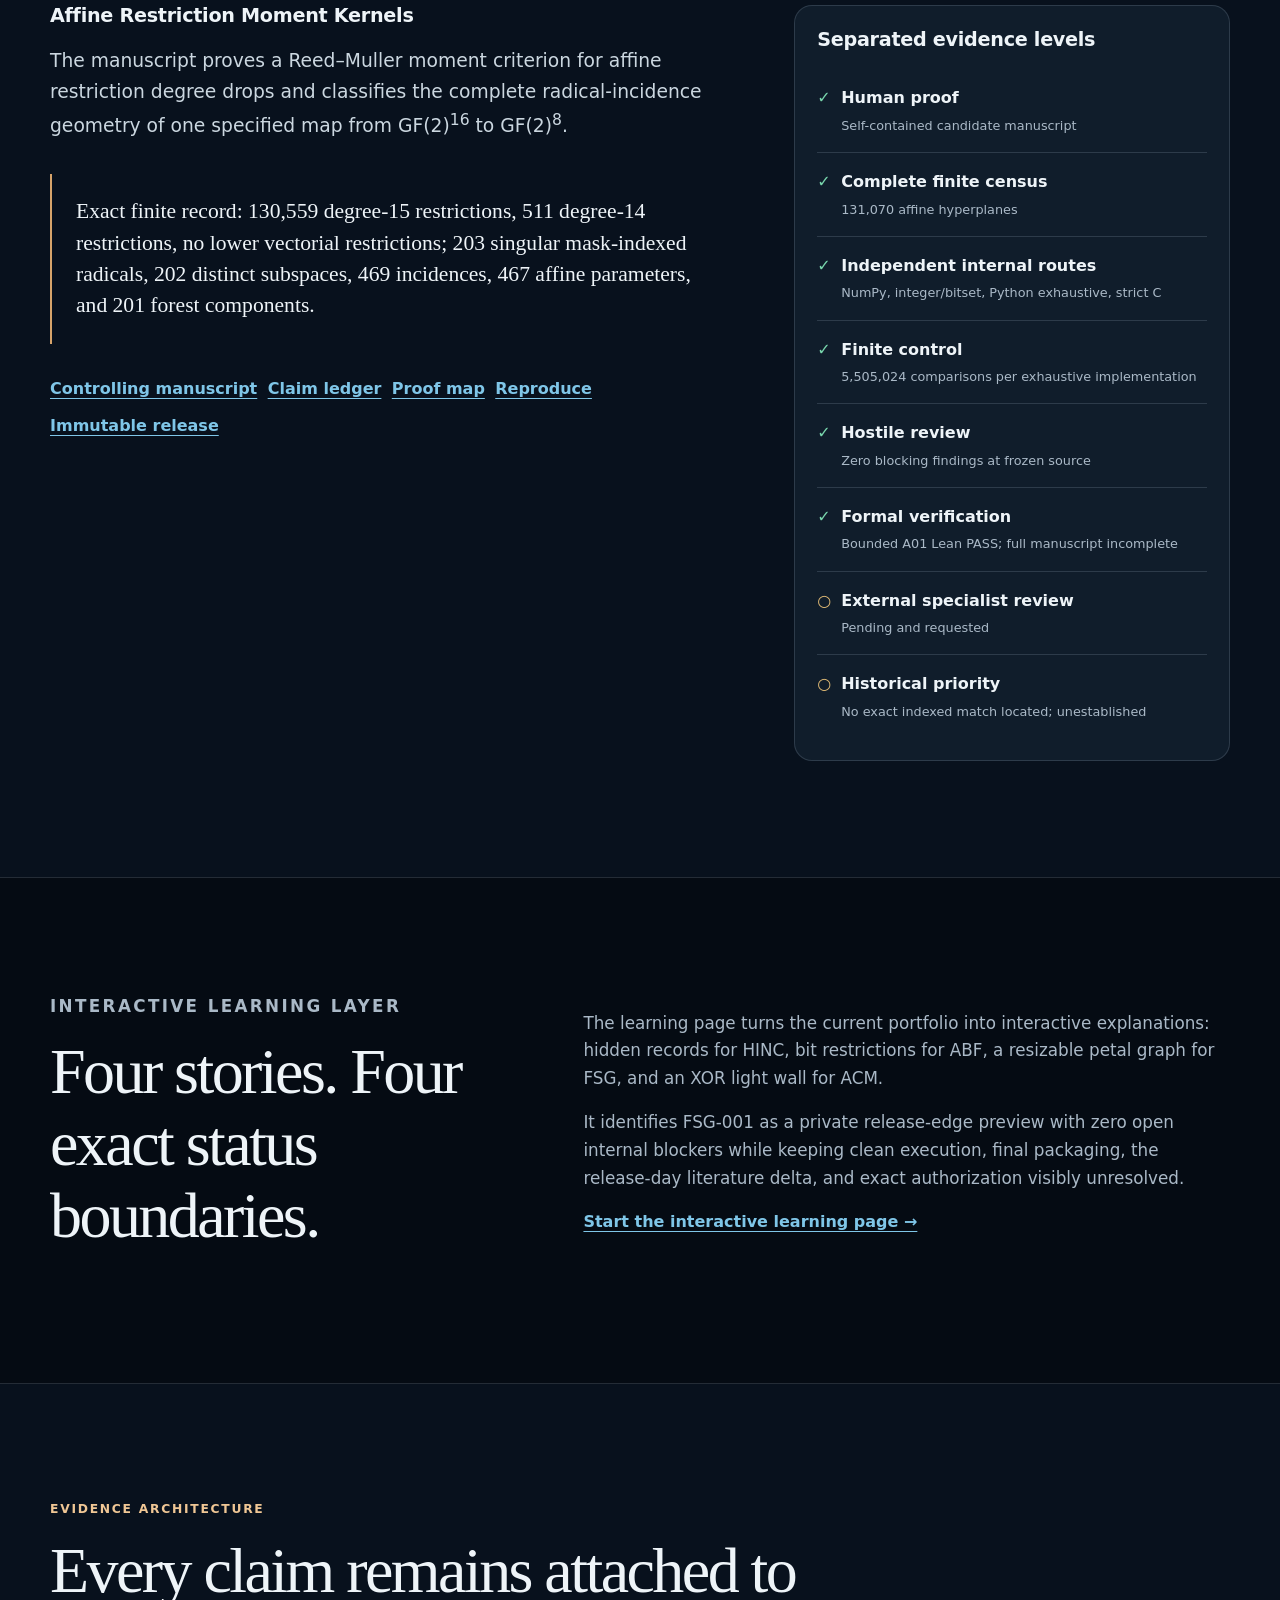
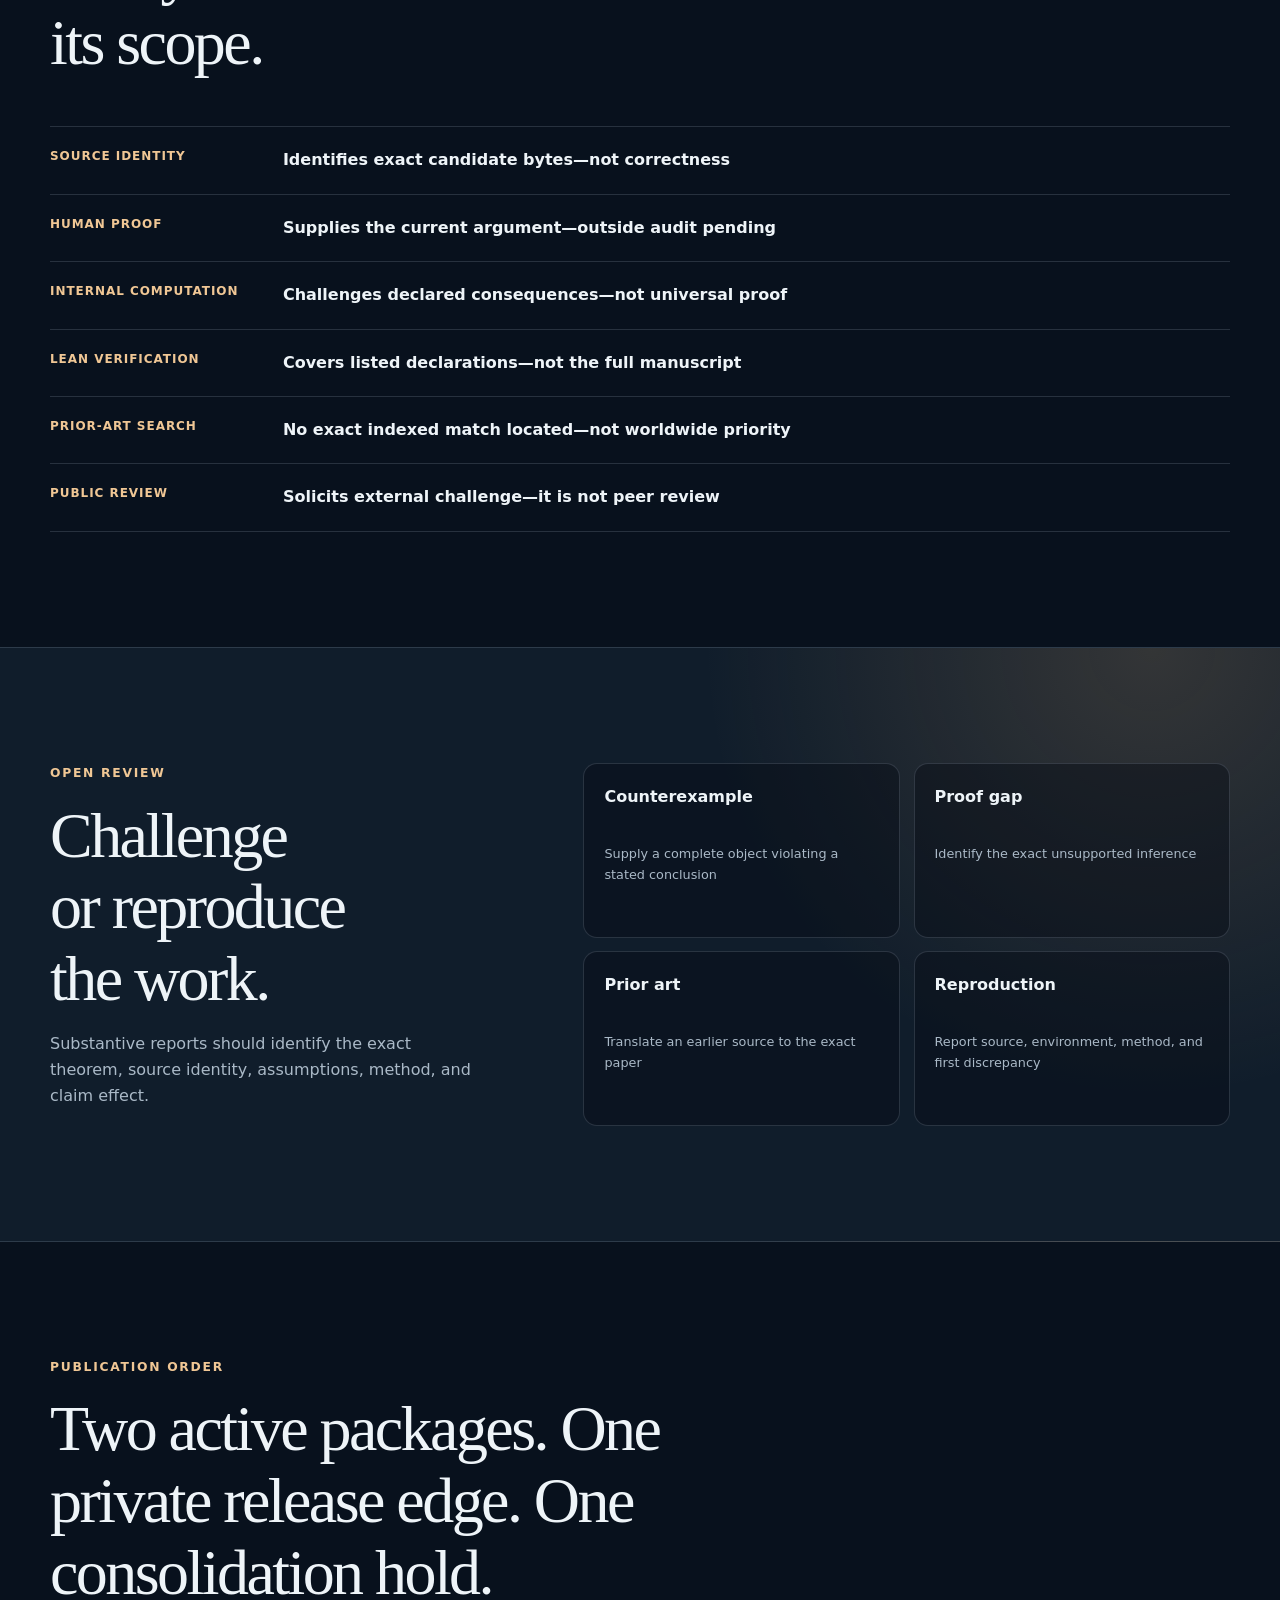
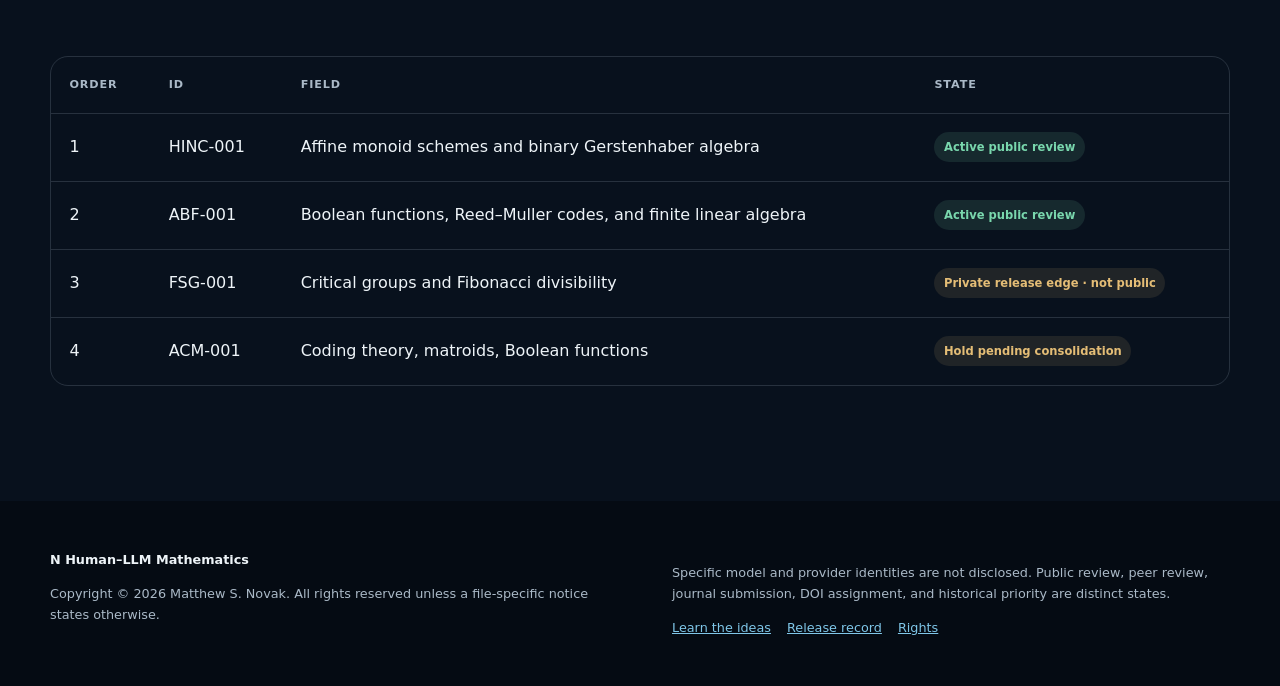
==== commit 39228e55: "Publish ABF's bounded A01 Lean boundary on the review site" ====
--- a/docs/index.html
+++ b/docs/index.html
@@ -17,7 +17,7 @@
     <section class="hero" id="top"><div class="shell hero-grid"><div><p class="eyebrow">Human-led · LLM-assisted · openly reviewable</p><h1>Candidate mathematics open for technical review.</h1><p class="lede">HINC-001 and ABF-001 are active candidate packages. FSG-001 has reached a private release edge after a renewed three-lens review but is not yet public. ACM-001 remains on consolidation hold. The learning page explains all four without changing their release states.</p><div class="actions"><a class="button primary" href="#research">Inspect the public papers</a><a class="button secondary" href="learn.html">Learn the four ideas</a><a class="button secondary" href="#review">Challenge the work</a></div><ul class="status-row"><li><span>Channel</span><strong>Public technical review</strong></li><li><span>Public packages</span><strong>HINC-001 · ABF-001</strong></li><li><span>Private release edge</span><strong>FSG-001</strong></li><li><span>Historical priority</span><strong>Unestablished</strong></li><li><span>Peer reviewed</span><strong>No</strong></li><li><span>Model/provider</span><strong>Not disclosed</strong></li></ul></div><aside class="instrument" aria-label="Status visualization, not mathematical evidence"><div class="instrument-head"><span>RELEASE 0.1.0</span><span class="live-dot">PUBLIC REVIEW</span></div><dl><div><dt>Active packages</dt><dd>HINC-001 and ABF-001</dd></div><div><dt>FSG-001</dt><dd>Private release edge · not public</dd></div><div><dt>ACM-001</dt><dd>Consolidation hold</dd></div><div><dt>External review</dt><dd>Pending and requested</dd></div><div><dt>Learning path</dt><dd>Four interactive explanations</dd></div></dl><p class="instrument-note">This panel summarizes recorded status. It is not proof, peer review, independent reproduction, or historical-priority evidence.</p></aside></div></section>
     <section class="section section-rule"><div class="shell two-column"><div><p class="eyebrow">Citation warning</p><h2>Do not cite HINC-001 or ABF-001 as established or peer reviewed.</h2></div><div><p>Cite the exact paper, immutable release, source commit, status record, and verification boundary. The FSG-001 teaching preview is not a public theorem package and exposes no private source.</p><a class="text-link" href="learn.html">Open the four-story learning path →</a></div></div></section>
     <section class="section section-dark" id="research"><div class="shell"><div class="section-heading split-heading"><div><p class="eyebrow">First candidate package</p><h2>HINC-001</h2></div><span class="pill">Candidate technical review</span></div><div class="research-grid"><article><h3>Hidden Infinitesimal Noncommutativity</h3><p class="large-copy">The manuscript classifies unital, base-linear, degree-preserving endomorphisms preserving cup product and the binary Gerstenhaber bracket for two explicit characteristic-two subalgebras of the Hochschild cohomology of the dual numbers.</p><blockquote>The even reduction and odd nonunit component share the crossing C = Spec F[x,y]/(x(y−1)); the even object adds a constrained skew square-zero direction, while the odd object adds a separate clopen torus unit component.</blockquote><div class="link-list"><a href="https://github.com/novakprotocol/N-Human-AI-Mathematics/blob/main/papers/HINC-001/manuscript/HINC-001_REVISED_MANUSCRIPT.md">Revised manuscript</a><a href="https://github.com/novakprotocol/N-Human-AI-Mathematics/blob/main/papers/HINC-001/CLAIMS.md">Claim matrix</a><a href="https://github.com/novakprotocol/N-Human-AI-Mathematics/blob/main/papers/HINC-001/PROOF_MAP.md">Proof map</a><a href="https://github.com/novakprotocol/N-Human-AI-Mathematics/blob/main/papers/HINC-001/FORMAL_VERIFICATION.md">Formal boundary</a><a href="https://github.com/novakprotocol/N-Human-AI-Mathematics/blob/main/papers/HINC-001/REPRODUCE.md">Reproduce</a><a href="https://github.com/novakprotocol/N-Human-AI-Mathematics/blob/main/papers/HINC-001/PRIOR_ART.md">Prior art</a></div></article><aside class="evidence-panel"><h3>Separated evidence levels</h3><ul class="check-list"><li><strong>Consolidated human manuscript</strong><span>Complete candidate source</span></li><li><strong>Coefficient equations</strong><span>Human proof, computation, and bounded Lean PASS</span></li><li><strong>Hochschild foundation and global extension</strong><span>Integrated human proofs; not formalized</span></li><li><strong>Scheme consequences</strong><span>Integrated human proofs; specialist audit pending</span></li><li class="pending"><strong>External correctness review</strong><span>Pending and requested</span></li><li class="pending"><strong>Historical priority</strong><span>No exact indexed match located; unestablished</span></li></ul></aside></div></div></section>
-    <section class="section" id="abf-001" aria-labelledby="abf-title"><div class="shell"><div class="section-heading split-heading"><div><p class="eyebrow">Second candidate package</p><h2 id="abf-title">ABF-001</h2></div><span class="pill">Candidate technical review · active</span></div><div class="research-grid"><article><h3>Affine Restriction Moment Kernels</h3><p class="large-copy">The manuscript proves a Reed–Muller moment criterion for affine restriction degree drops and classifies the complete radical-incidence geometry of one specified map from GF(2)<sup>16</sup> to GF(2)<sup>8</sup>.</p><blockquote>Exact finite record: 130,559 degree-15 restrictions, 511 degree-14 restrictions, no lower vectorial restrictions; 203 singular mask-indexed radicals, 202 distinct subspaces, 469 incidences, 467 affine parameters, and 201 forest components.</blockquote><div class="link-list"><a href="https://github.com/novakprotocol/N-Human-AI-Mathematics/blob/main/papers/ABF-001/manuscript/ABF-001_MANUSCRIPT.md">Controlling manuscript</a><a href="https://github.com/novakprotocol/N-Human-AI-Mathematics/blob/main/papers/ABF-001/CLAIMS.md">Claim ledger</a><a href="https://github.com/novakprotocol/N-Human-AI-Mathematics/blob/main/papers/ABF-001/PROOF_MAP.md">Proof map</a><a href="https://github.com/novakprotocol/N-Human-AI-Mathematics/blob/main/papers/ABF-001/REPRODUCE.md">Reproduce</a><a href="https://github.com/novakprotocol/N-Human-AI-Mathematics/releases/tag/abf-001-public-review-v1">Immutable release</a></div></article><aside class="evidence-panel" aria-label="ABF-001 evidence levels"><h3>Separated evidence levels</h3><ul class="check-list"><li><strong>Human proof</strong><span>Self-contained candidate manuscript</span></li><li><strong>Complete finite census</strong><span>131,070 affine hyperplanes</span></li><li><strong>Independent internal routes</strong><span>NumPy, integer/bitset, Python exhaustive, strict C</span></li><li><strong>Finite control</strong><span>5,505,024 comparisons per exhaustive implementation</span></li><li><strong>Hostile review</strong><span>Zero blocking findings at frozen source</span></li><li><strong>Formal verification</strong><span>Not completed or claimed</span></li><li class="pending"><strong>External specialist review</strong><span>Pending and requested</span></li><li class="pending"><strong>Historical priority</strong><span>No exact indexed match located; unestablished</span></li></ul></aside></div></div></section>
+    <section class="section" id="abf-001" aria-labelledby="abf-title"><div class="shell"><div class="section-heading split-heading"><div><p class="eyebrow">Second candidate package</p><h2 id="abf-title">ABF-001</h2></div><span class="pill">Candidate technical review · active</span></div><div class="research-grid"><article><h3>Affine Restriction Moment Kernels</h3><p class="large-copy">The manuscript proves a Reed–Muller moment criterion for affine restriction degree drops and classifies the complete radical-incidence geometry of one specified map from GF(2)<sup>16</sup> to GF(2)<sup>8</sup>.</p><blockquote>Exact finite record: 130,559 degree-15 restrictions, 511 degree-14 restrictions, no lower vectorial restrictions; 203 singular mask-indexed radicals, 202 distinct subspaces, 469 incidences, 467 affine parameters, and 201 forest components.</blockquote><div class="link-list"><a href="https://github.com/novakprotocol/N-Human-AI-Mathematics/blob/main/papers/ABF-001/manuscript/ABF-001_MANUSCRIPT.md">Controlling manuscript</a><a href="https://github.com/novakprotocol/N-Human-AI-Mathematics/blob/main/papers/ABF-001/CLAIMS.md">Claim ledger</a><a href="https://github.com/novakprotocol/N-Human-AI-Mathematics/blob/main/papers/ABF-001/PROOF_MAP.md">Proof map</a><a href="https://github.com/novakprotocol/N-Human-AI-Mathematics/blob/main/papers/ABF-001/REPRODUCE.md">Reproduce</a><a href="https://github.com/novakprotocol/N-Human-AI-Mathematics/releases/tag/abf-001-public-review-v1">Immutable release</a></div></article><aside class="evidence-panel" aria-label="ABF-001 evidence levels"><h3>Separated evidence levels</h3><ul class="check-list"><li><strong>Human proof</strong><span>Self-contained candidate manuscript</span></li><li><strong>Complete finite census</strong><span>131,070 affine hyperplanes</span></li><li><strong>Independent internal routes</strong><span>NumPy, integer/bitset, Python exhaustive, strict C</span></li><li><strong>Finite control</strong><span>5,505,024 comparisons per exhaustive implementation</span></li><li><strong>Hostile review</strong><span>Zero blocking findings at frozen source</span></li><li><strong>Formal verification</strong><span>Bounded A01 Lean PASS; full manuscript incomplete</span></li><li class="pending"><strong>External specialist review</strong><span>Pending and requested</span></li><li class="pending"><strong>Historical priority</strong><span>No exact indexed match located; unestablished</span></li></ul></aside></div></div></section>
     <section class="section section-dark"><div class="shell two-column"><div><p class="eyebrow">Interactive learning layer</p><h2>Four stories. Four exact status boundaries.</h2></div><div><p>The learning page turns the current portfolio into interactive explanations: hidden records for HINC, bit restrictions for ABF, a resizable petal graph for FSG, and an XOR light wall for ACM.</p><p>It identifies FSG-001 as a private release-edge preview with zero open internal blockers while keeping clean execution, final packaging, the release-day literature delta, and exact authorization visibly unresolved.</p><a class="text-link" href="learn.html">Start the interactive learning page →</a></div></div></section>
     <section class="section" id="evidence"><div class="shell"><div class="section-heading"><p class="eyebrow">Evidence architecture</p><h2>Every claim remains attached to its scope.</h2></div><div class="ledger"><div><span>Source identity</span><strong>Identifies exact candidate bytes—not correctness</strong></div><div><span>Human proof</span><strong>Supplies the current argument—outside audit pending</strong></div><div><span>Internal computation</span><strong>Challenges declared consequences—not universal proof</strong></div><div><span>Lean verification</span><strong>Covers listed declarations—not the full manuscript</strong></div><div><span>Prior-art search</span><strong>No exact indexed match located—not worldwide priority</strong></div><div><span>Public review</span><strong>Solicits external challenge—it is not peer review</strong></div></div></div></section>
     <section class="section review-section" id="review"><div class="shell review-grid"><div><p class="eyebrow">Open review</p><h2>Challenge or reproduce the work.</h2><p>Substantive reports should identify the exact theorem, source identity, assumptions, method, and claim effect.</p></div><div class="review-actions"><a href="https://github.com/novakprotocol/N-Human-AI-Mathematics/issues/new?template=counterexample.yml"><strong>Counterexample</strong><span>Supply a complete object violating a stated conclusion</span></a><a href="https://github.com/novakprotocol/N-Human-AI-Mathematics/issues/new?template=proof-gap.yml"><strong>Proof gap</strong><span>Identify the exact unsupported inference</span></a><a href="https://github.com/novakprotocol/N-Human-AI-Mathematics/issues/new?template=prior-art.yml"><strong>Prior art</strong><span>Translate an earlier source to the exact paper</span></a><a href="https://github.com/novakprotocol/N-Human-AI-Mathematics/issues/new?template=reproduction.yml"><strong>Reproduction</strong><span>Report source, environment, method, and first discrepancy</span></a></div></div></section>
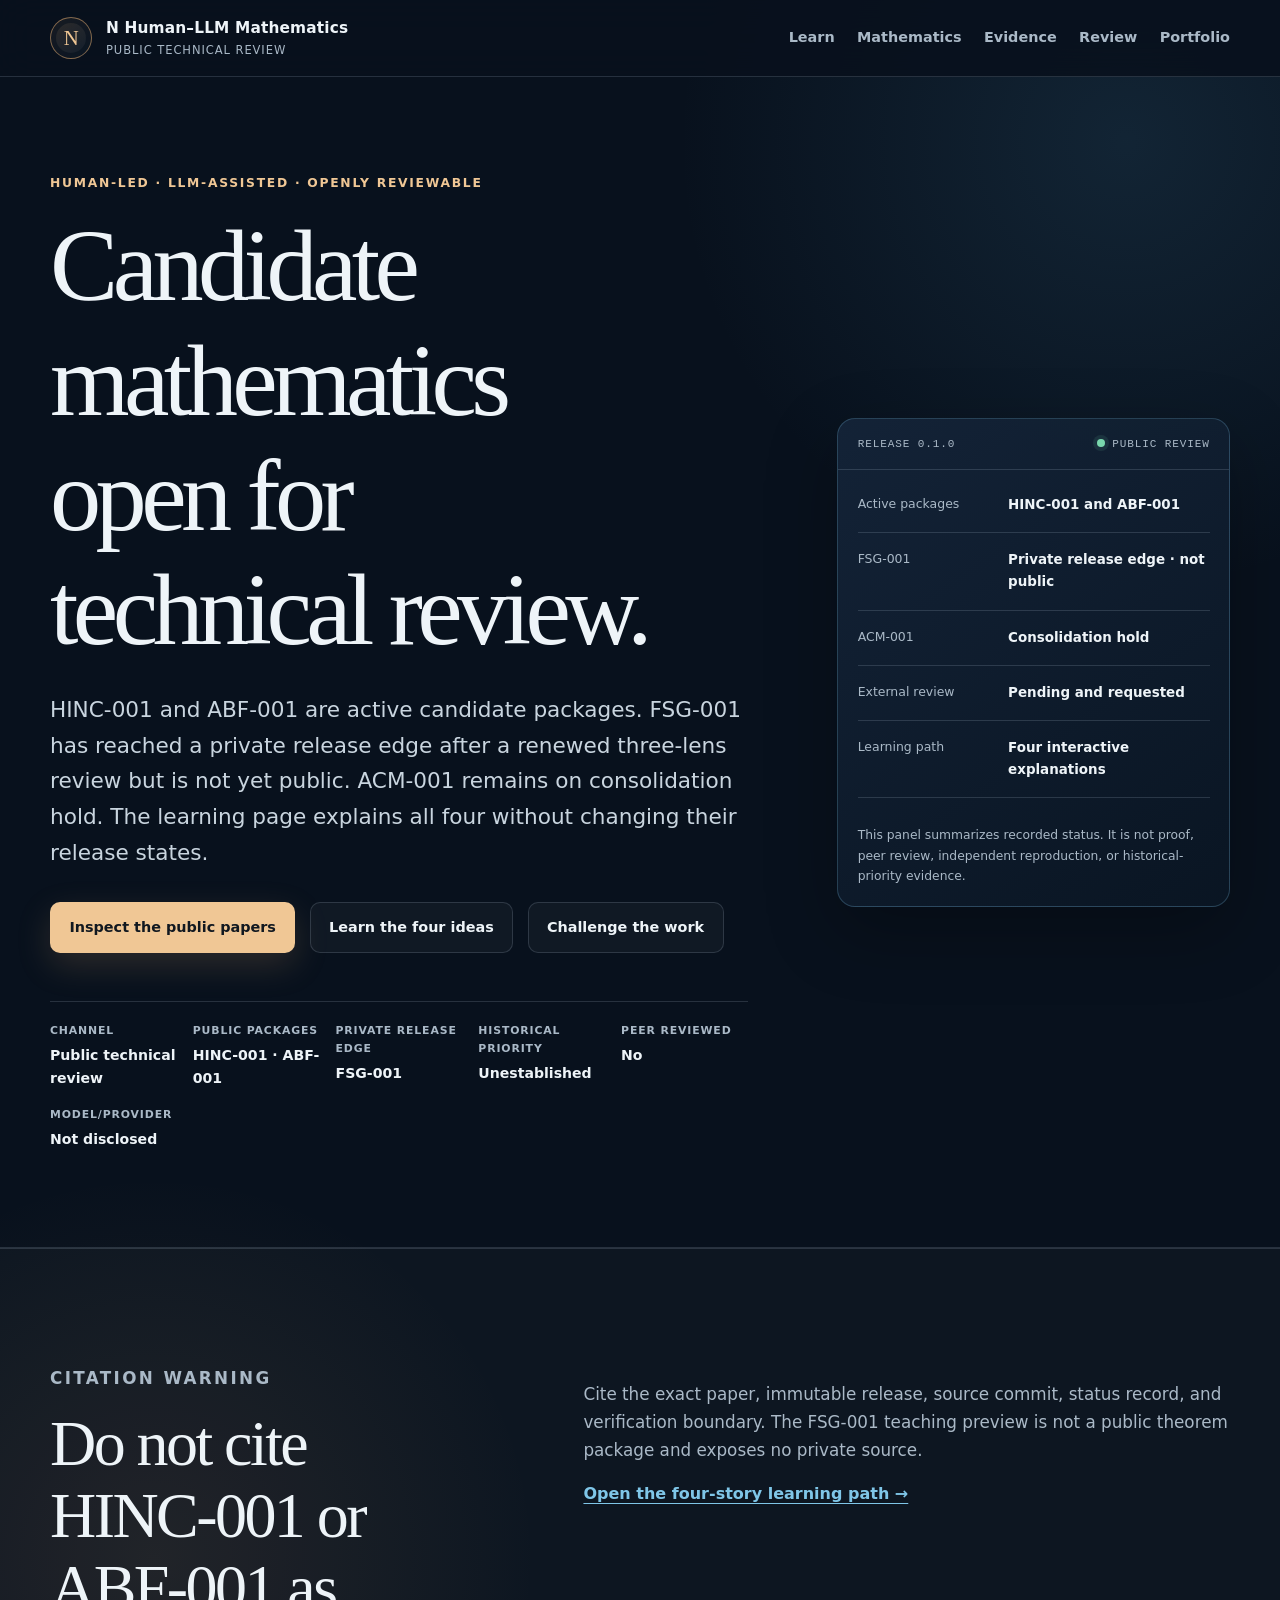
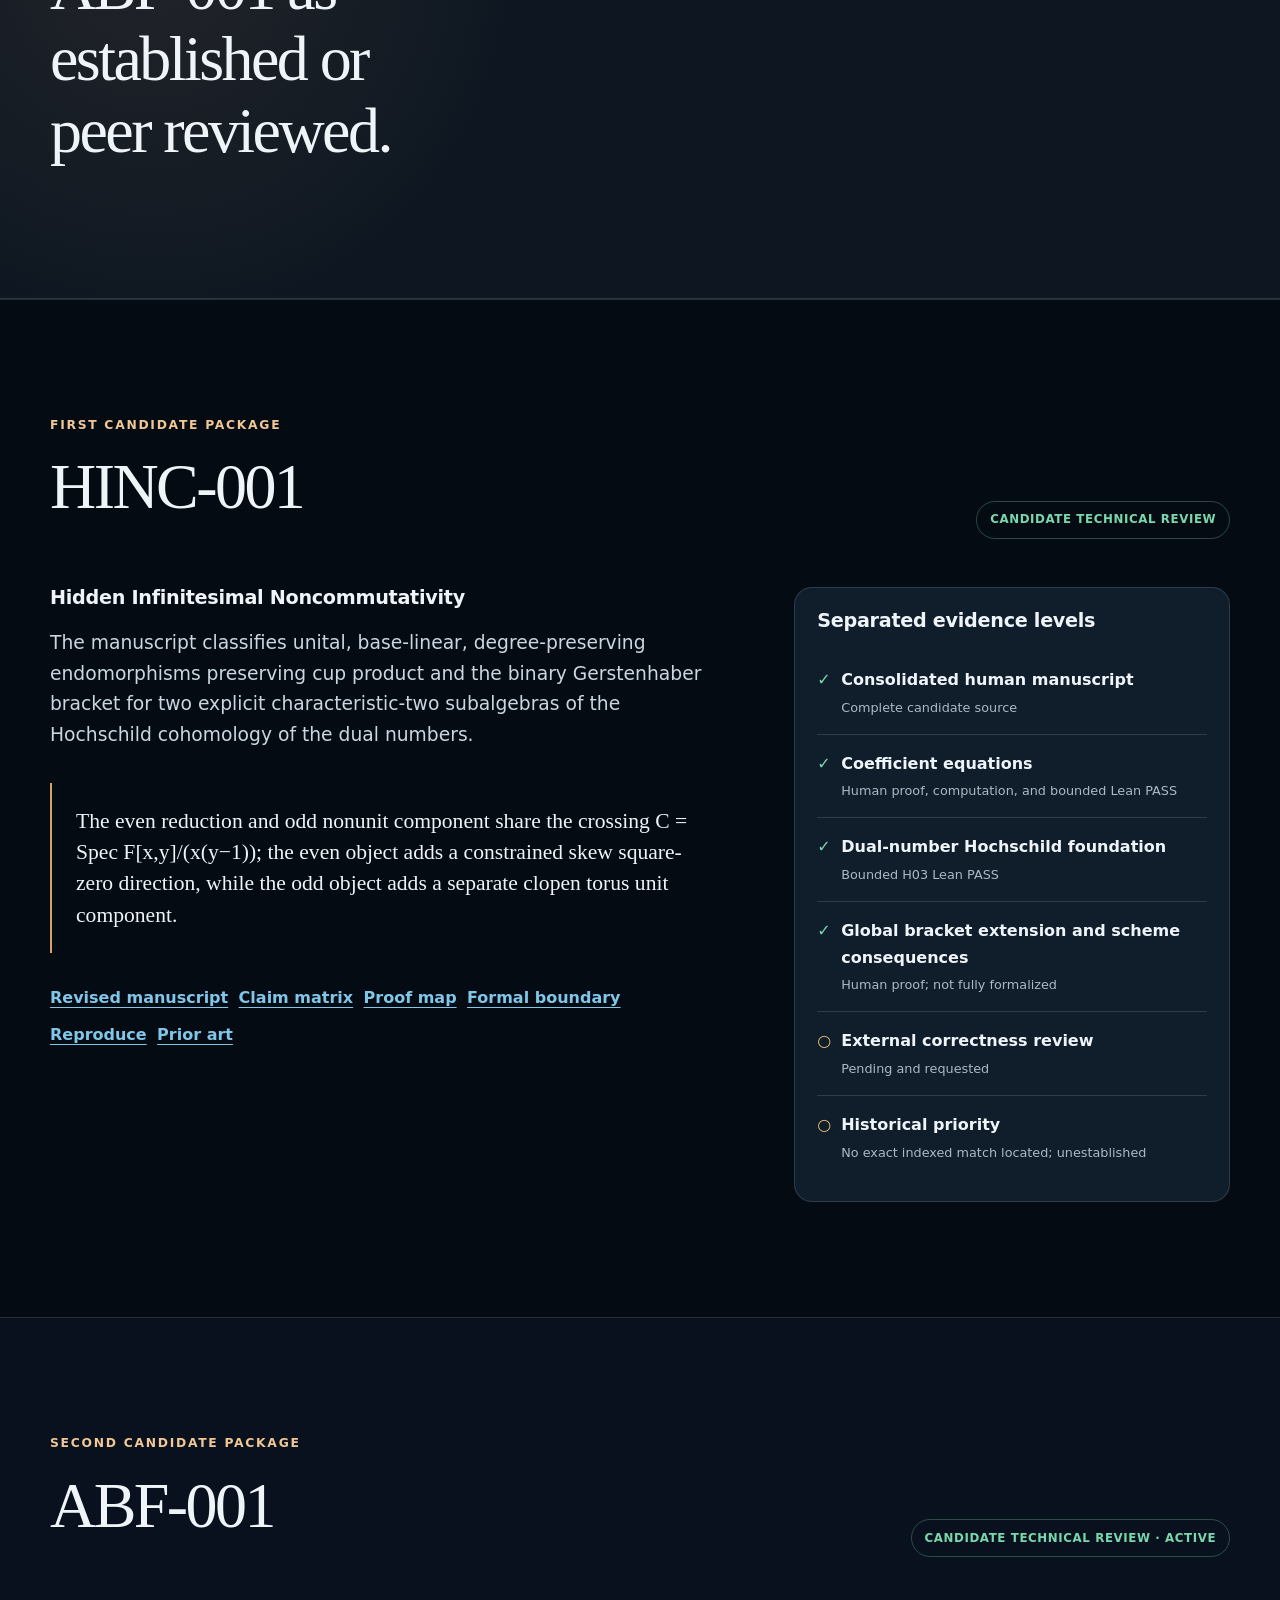
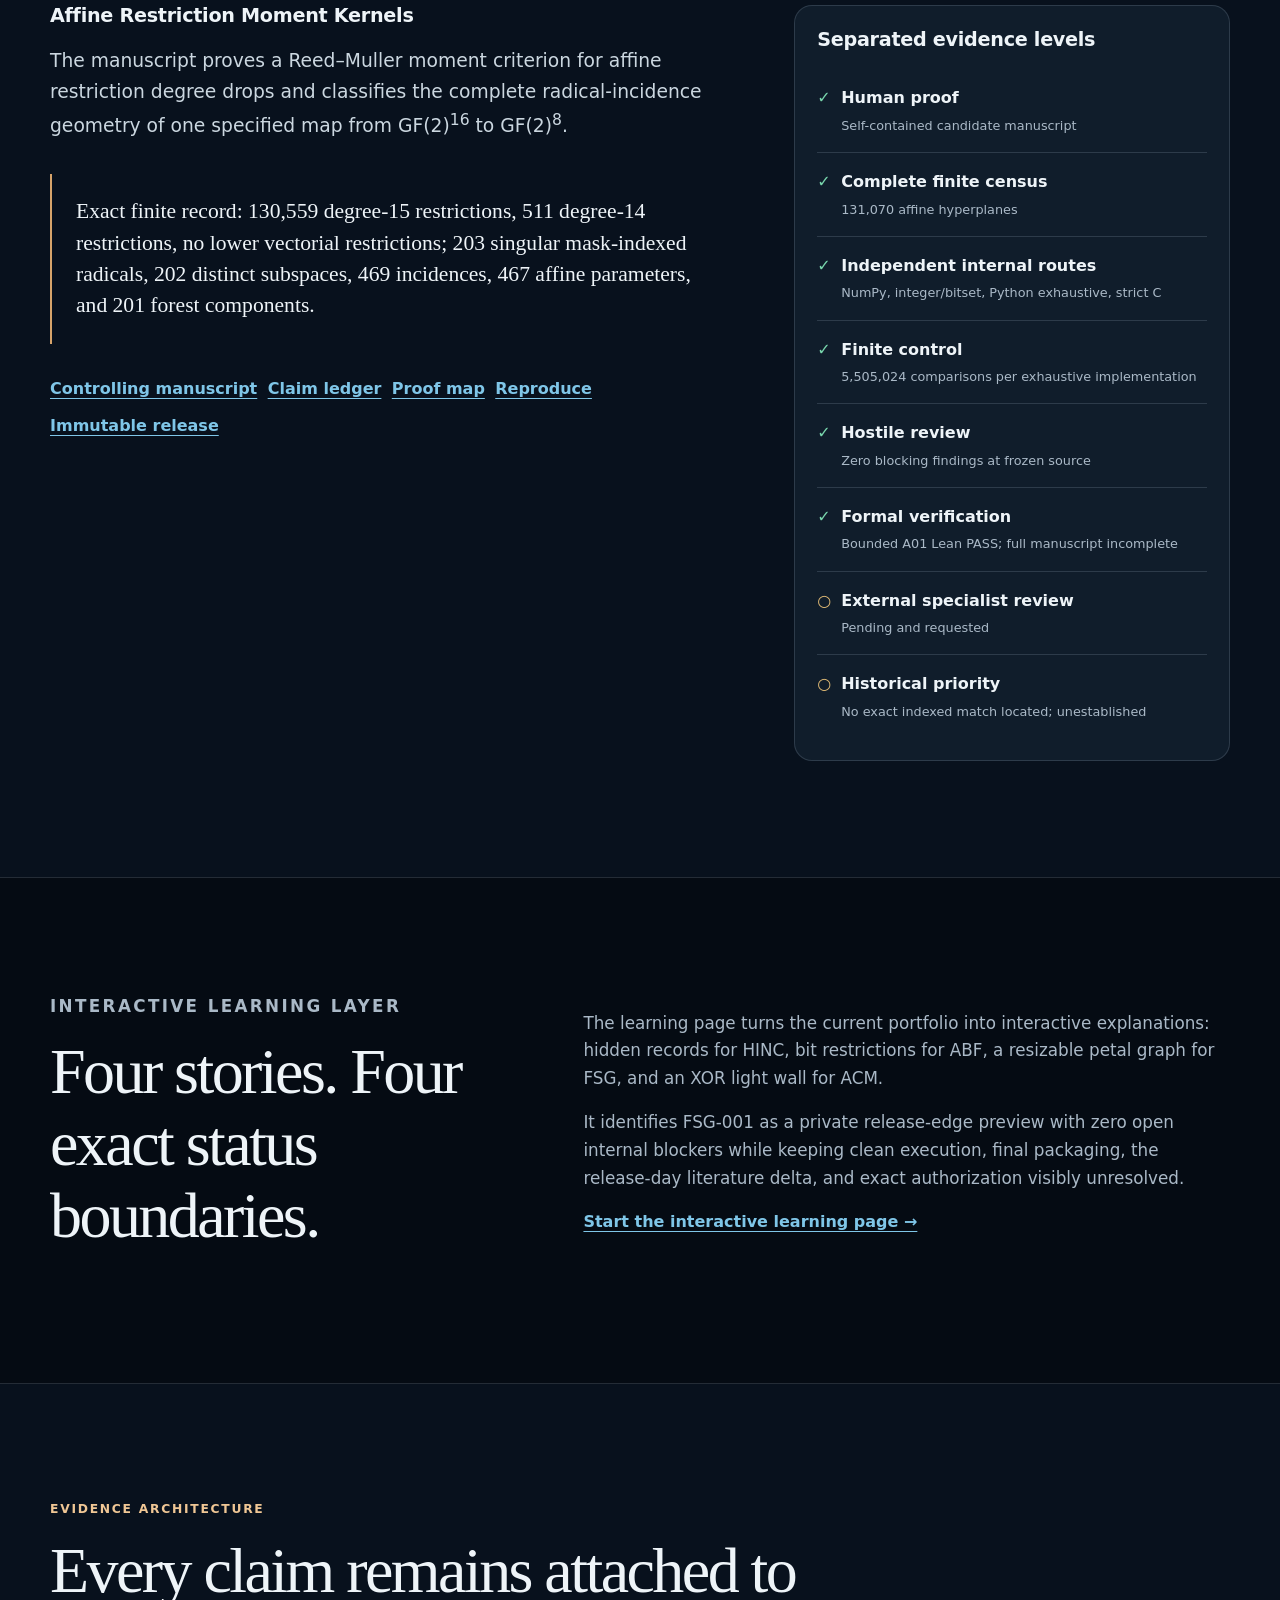
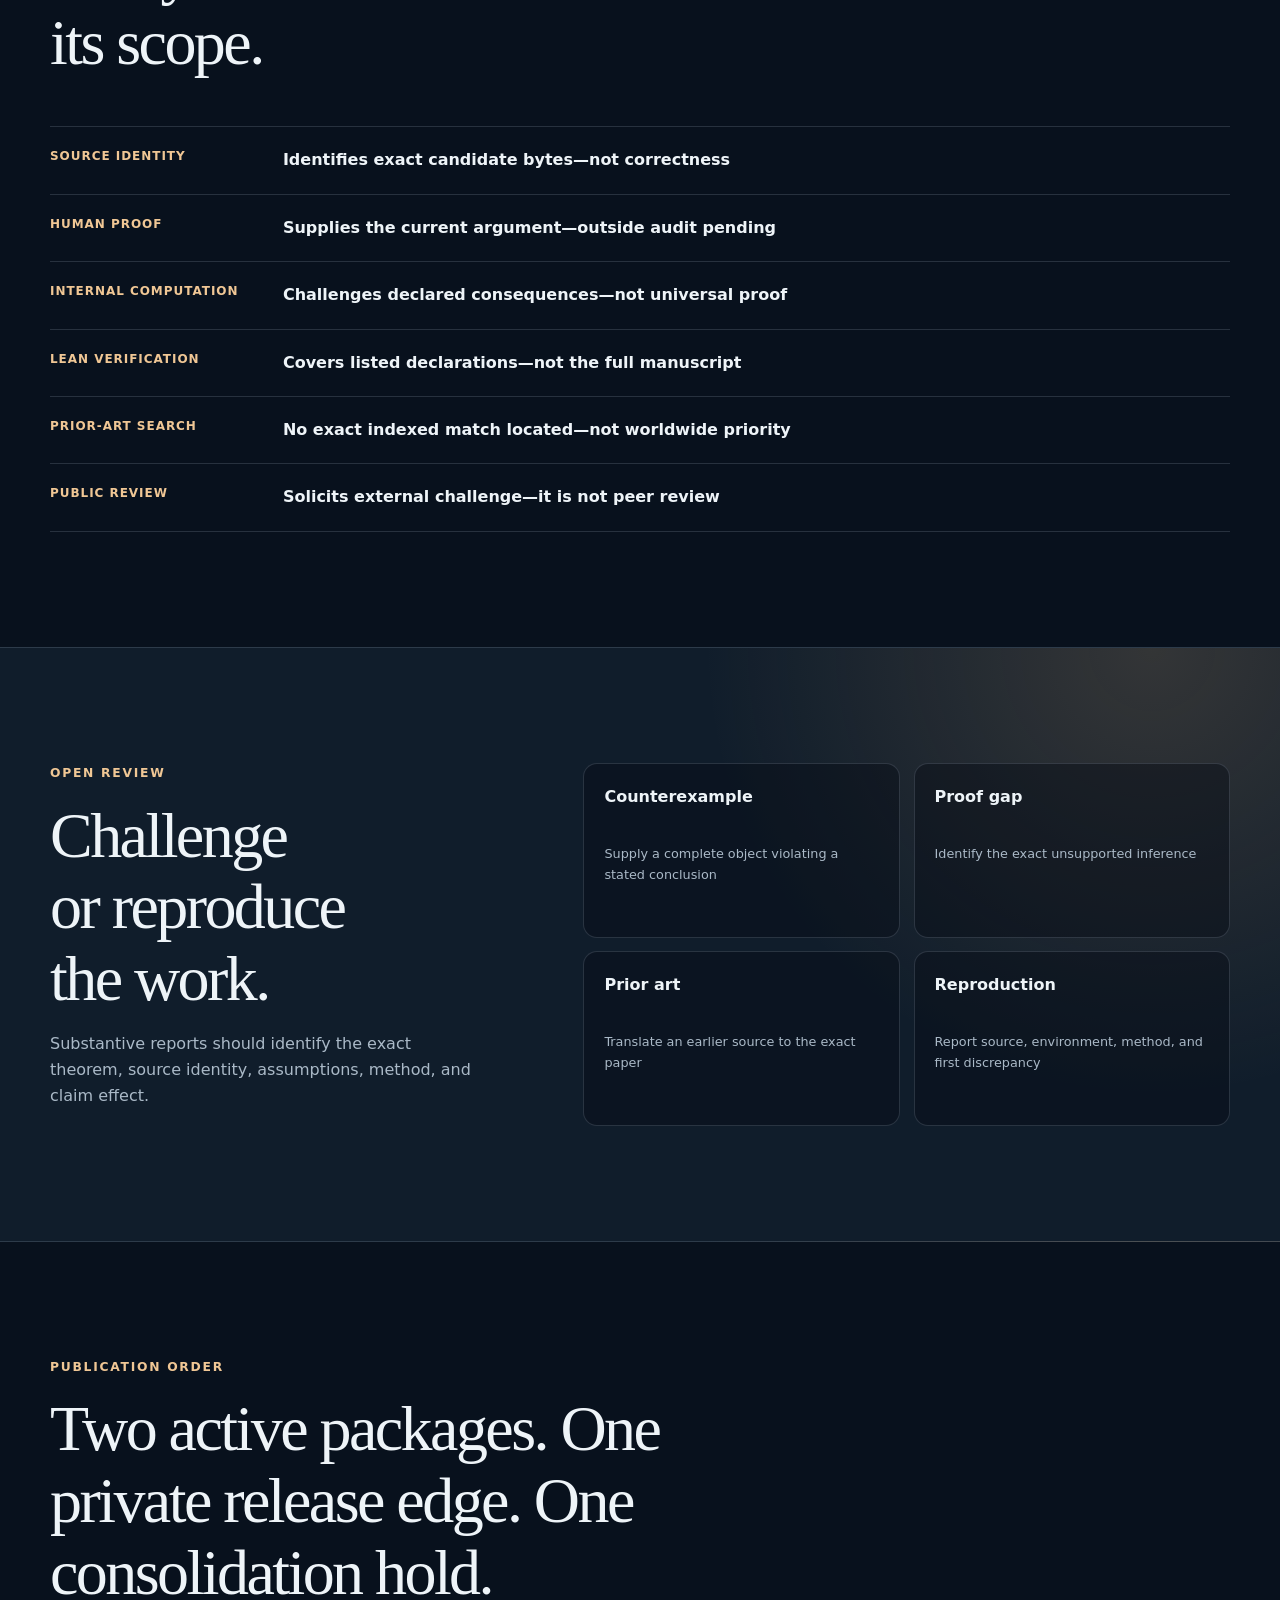
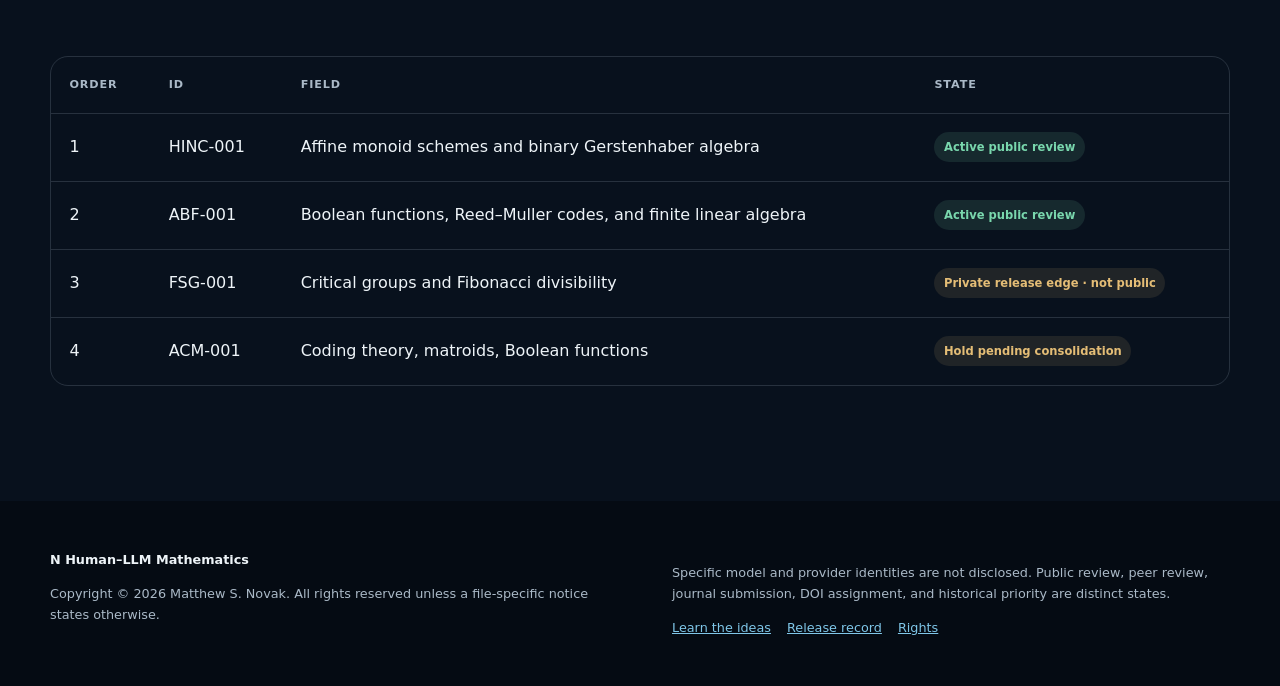
==== commit cbb086cc: "Publish HINC's bounded H03 Lean boundary on the review site" ====
--- a/docs/index.html
+++ b/docs/index.html
@@ -16,7 +16,7 @@
   <main id="main">
     <section class="hero" id="top"><div class="shell hero-grid"><div><p class="eyebrow">Human-led · LLM-assisted · openly reviewable</p><h1>Candidate mathematics open for technical review.</h1><p class="lede">HINC-001 and ABF-001 are active candidate packages. FSG-001 has reached a private release edge after a renewed three-lens review but is not yet public. ACM-001 remains on consolidation hold. The learning page explains all four without changing their release states.</p><div class="actions"><a class="button primary" href="#research">Inspect the public papers</a><a class="button secondary" href="learn.html">Learn the four ideas</a><a class="button secondary" href="#review">Challenge the work</a></div><ul class="status-row"><li><span>Channel</span><strong>Public technical review</strong></li><li><span>Public packages</span><strong>HINC-001 · ABF-001</strong></li><li><span>Private release edge</span><strong>FSG-001</strong></li><li><span>Historical priority</span><strong>Unestablished</strong></li><li><span>Peer reviewed</span><strong>No</strong></li><li><span>Model/provider</span><strong>Not disclosed</strong></li></ul></div><aside class="instrument" aria-label="Status visualization, not mathematical evidence"><div class="instrument-head"><span>RELEASE 0.1.0</span><span class="live-dot">PUBLIC REVIEW</span></div><dl><div><dt>Active packages</dt><dd>HINC-001 and ABF-001</dd></div><div><dt>FSG-001</dt><dd>Private release edge · not public</dd></div><div><dt>ACM-001</dt><dd>Consolidation hold</dd></div><div><dt>External review</dt><dd>Pending and requested</dd></div><div><dt>Learning path</dt><dd>Four interactive explanations</dd></div></dl><p class="instrument-note">This panel summarizes recorded status. It is not proof, peer review, independent reproduction, or historical-priority evidence.</p></aside></div></section>
     <section class="section section-rule"><div class="shell two-column"><div><p class="eyebrow">Citation warning</p><h2>Do not cite HINC-001 or ABF-001 as established or peer reviewed.</h2></div><div><p>Cite the exact paper, immutable release, source commit, status record, and verification boundary. The FSG-001 teaching preview is not a public theorem package and exposes no private source.</p><a class="text-link" href="learn.html">Open the four-story learning path →</a></div></div></section>
-    <section class="section section-dark" id="research"><div class="shell"><div class="section-heading split-heading"><div><p class="eyebrow">First candidate package</p><h2>HINC-001</h2></div><span class="pill">Candidate technical review</span></div><div class="research-grid"><article><h3>Hidden Infinitesimal Noncommutativity</h3><p class="large-copy">The manuscript classifies unital, base-linear, degree-preserving endomorphisms preserving cup product and the binary Gerstenhaber bracket for two explicit characteristic-two subalgebras of the Hochschild cohomology of the dual numbers.</p><blockquote>The even reduction and odd nonunit component share the crossing C = Spec F[x,y]/(x(y−1)); the even object adds a constrained skew square-zero direction, while the odd object adds a separate clopen torus unit component.</blockquote><div class="link-list"><a href="https://github.com/novakprotocol/N-Human-AI-Mathematics/blob/main/papers/HINC-001/manuscript/HINC-001_REVISED_MANUSCRIPT.md">Revised manuscript</a><a href="https://github.com/novakprotocol/N-Human-AI-Mathematics/blob/main/papers/HINC-001/CLAIMS.md">Claim matrix</a><a href="https://github.com/novakprotocol/N-Human-AI-Mathematics/blob/main/papers/HINC-001/PROOF_MAP.md">Proof map</a><a href="https://github.com/novakprotocol/N-Human-AI-Mathematics/blob/main/papers/HINC-001/FORMAL_VERIFICATION.md">Formal boundary</a><a href="https://github.com/novakprotocol/N-Human-AI-Mathematics/blob/main/papers/HINC-001/REPRODUCE.md">Reproduce</a><a href="https://github.com/novakprotocol/N-Human-AI-Mathematics/blob/main/papers/HINC-001/PRIOR_ART.md">Prior art</a></div></article><aside class="evidence-panel"><h3>Separated evidence levels</h3><ul class="check-list"><li><strong>Consolidated human manuscript</strong><span>Complete candidate source</span></li><li><strong>Coefficient equations</strong><span>Human proof, computation, and bounded Lean PASS</span></li><li><strong>Hochschild foundation and global extension</strong><span>Integrated human proofs; not formalized</span></li><li><strong>Scheme consequences</strong><span>Integrated human proofs; specialist audit pending</span></li><li class="pending"><strong>External correctness review</strong><span>Pending and requested</span></li><li class="pending"><strong>Historical priority</strong><span>No exact indexed match located; unestablished</span></li></ul></aside></div></div></section>
+    <section class="section section-dark" id="research"><div class="shell"><div class="section-heading split-heading"><div><p class="eyebrow">First candidate package</p><h2>HINC-001</h2></div><span class="pill">Candidate technical review</span></div><div class="research-grid"><article><h3>Hidden Infinitesimal Noncommutativity</h3><p class="large-copy">The manuscript classifies unital, base-linear, degree-preserving endomorphisms preserving cup product and the binary Gerstenhaber bracket for two explicit characteristic-two subalgebras of the Hochschild cohomology of the dual numbers.</p><blockquote>The even reduction and odd nonunit component share the crossing C = Spec F[x,y]/(x(y−1)); the even object adds a constrained skew square-zero direction, while the odd object adds a separate clopen torus unit component.</blockquote><div class="link-list"><a href="https://github.com/novakprotocol/N-Human-AI-Mathematics/blob/main/papers/HINC-001/manuscript/HINC-001_REVISED_MANUSCRIPT.md">Revised manuscript</a><a href="https://github.com/novakprotocol/N-Human-AI-Mathematics/blob/main/papers/HINC-001/CLAIMS.md">Claim matrix</a><a href="https://github.com/novakprotocol/N-Human-AI-Mathematics/blob/main/papers/HINC-001/PROOF_MAP.md">Proof map</a><a href="https://github.com/novakprotocol/N-Human-AI-Mathematics/blob/main/papers/HINC-001/FORMAL_VERIFICATION.md">Formal boundary</a><a href="https://github.com/novakprotocol/N-Human-AI-Mathematics/blob/main/papers/HINC-001/REPRODUCE.md">Reproduce</a><a href="https://github.com/novakprotocol/N-Human-AI-Mathematics/blob/main/papers/HINC-001/PRIOR_ART.md">Prior art</a></div></article><aside class="evidence-panel"><h3>Separated evidence levels</h3><ul class="check-list"><li><strong>Consolidated human manuscript</strong><span>Complete candidate source</span></li><li><strong>Coefficient equations</strong><span>Human proof, computation, and bounded Lean PASS</span></li><li><strong>Dual-number Hochschild foundation</strong><span>Bounded H03 Lean PASS</span></li><li><strong>Global bracket extension and scheme consequences</strong><span>Human proof; not fully formalized</span></li><li class="pending"><strong>External correctness review</strong><span>Pending and requested</span></li><li class="pending"><strong>Historical priority</strong><span>No exact indexed match located; unestablished</span></li></ul></aside></div></div></section>
     <section class="section" id="abf-001" aria-labelledby="abf-title"><div class="shell"><div class="section-heading split-heading"><div><p class="eyebrow">Second candidate package</p><h2 id="abf-title">ABF-001</h2></div><span class="pill">Candidate technical review · active</span></div><div class="research-grid"><article><h3>Affine Restriction Moment Kernels</h3><p class="large-copy">The manuscript proves a Reed–Muller moment criterion for affine restriction degree drops and classifies the complete radical-incidence geometry of one specified map from GF(2)<sup>16</sup> to GF(2)<sup>8</sup>.</p><blockquote>Exact finite record: 130,559 degree-15 restrictions, 511 degree-14 restrictions, no lower vectorial restrictions; 203 singular mask-indexed radicals, 202 distinct subspaces, 469 incidences, 467 affine parameters, and 201 forest components.</blockquote><div class="link-list"><a href="https://github.com/novakprotocol/N-Human-AI-Mathematics/blob/main/papers/ABF-001/manuscript/ABF-001_MANUSCRIPT.md">Controlling manuscript</a><a href="https://github.com/novakprotocol/N-Human-AI-Mathematics/blob/main/papers/ABF-001/CLAIMS.md">Claim ledger</a><a href="https://github.com/novakprotocol/N-Human-AI-Mathematics/blob/main/papers/ABF-001/PROOF_MAP.md">Proof map</a><a href="https://github.com/novakprotocol/N-Human-AI-Mathematics/blob/main/papers/ABF-001/REPRODUCE.md">Reproduce</a><a href="https://github.com/novakprotocol/N-Human-AI-Mathematics/releases/tag/abf-001-public-review-v1">Immutable release</a></div></article><aside class="evidence-panel" aria-label="ABF-001 evidence levels"><h3>Separated evidence levels</h3><ul class="check-list"><li><strong>Human proof</strong><span>Self-contained candidate manuscript</span></li><li><strong>Complete finite census</strong><span>131,070 affine hyperplanes</span></li><li><strong>Independent internal routes</strong><span>NumPy, integer/bitset, Python exhaustive, strict C</span></li><li><strong>Finite control</strong><span>5,505,024 comparisons per exhaustive implementation</span></li><li><strong>Hostile review</strong><span>Zero blocking findings at frozen source</span></li><li><strong>Formal verification</strong><span>Bounded A01 Lean PASS; full manuscript incomplete</span></li><li class="pending"><strong>External specialist review</strong><span>Pending and requested</span></li><li class="pending"><strong>Historical priority</strong><span>No exact indexed match located; unestablished</span></li></ul></aside></div></div></section>
     <section class="section section-dark"><div class="shell two-column"><div><p class="eyebrow">Interactive learning layer</p><h2>Four stories. Four exact status boundaries.</h2></div><div><p>The learning page turns the current portfolio into interactive explanations: hidden records for HINC, bit restrictions for ABF, a resizable petal graph for FSG, and an XOR light wall for ACM.</p><p>It identifies FSG-001 as a private release-edge preview with zero open internal blockers while keeping clean execution, final packaging, the release-day literature delta, and exact authorization visibly unresolved.</p><a class="text-link" href="learn.html">Start the interactive learning page →</a></div></div></section>
     <section class="section" id="evidence"><div class="shell"><div class="section-heading"><p class="eyebrow">Evidence architecture</p><h2>Every claim remains attached to its scope.</h2></div><div class="ledger"><div><span>Source identity</span><strong>Identifies exact candidate bytes—not correctness</strong></div><div><span>Human proof</span><strong>Supplies the current argument—outside audit pending</strong></div><div><span>Internal computation</span><strong>Challenges declared consequences—not universal proof</strong></div><div><span>Lean verification</span><strong>Covers listed declarations—not the full manuscript</strong></div><div><span>Prior-art search</span><strong>No exact indexed match located—not worldwide priority</strong></div><div><span>Public review</span><strong>Solicits external challenge—it is not peer review</strong></div></div></div></section>
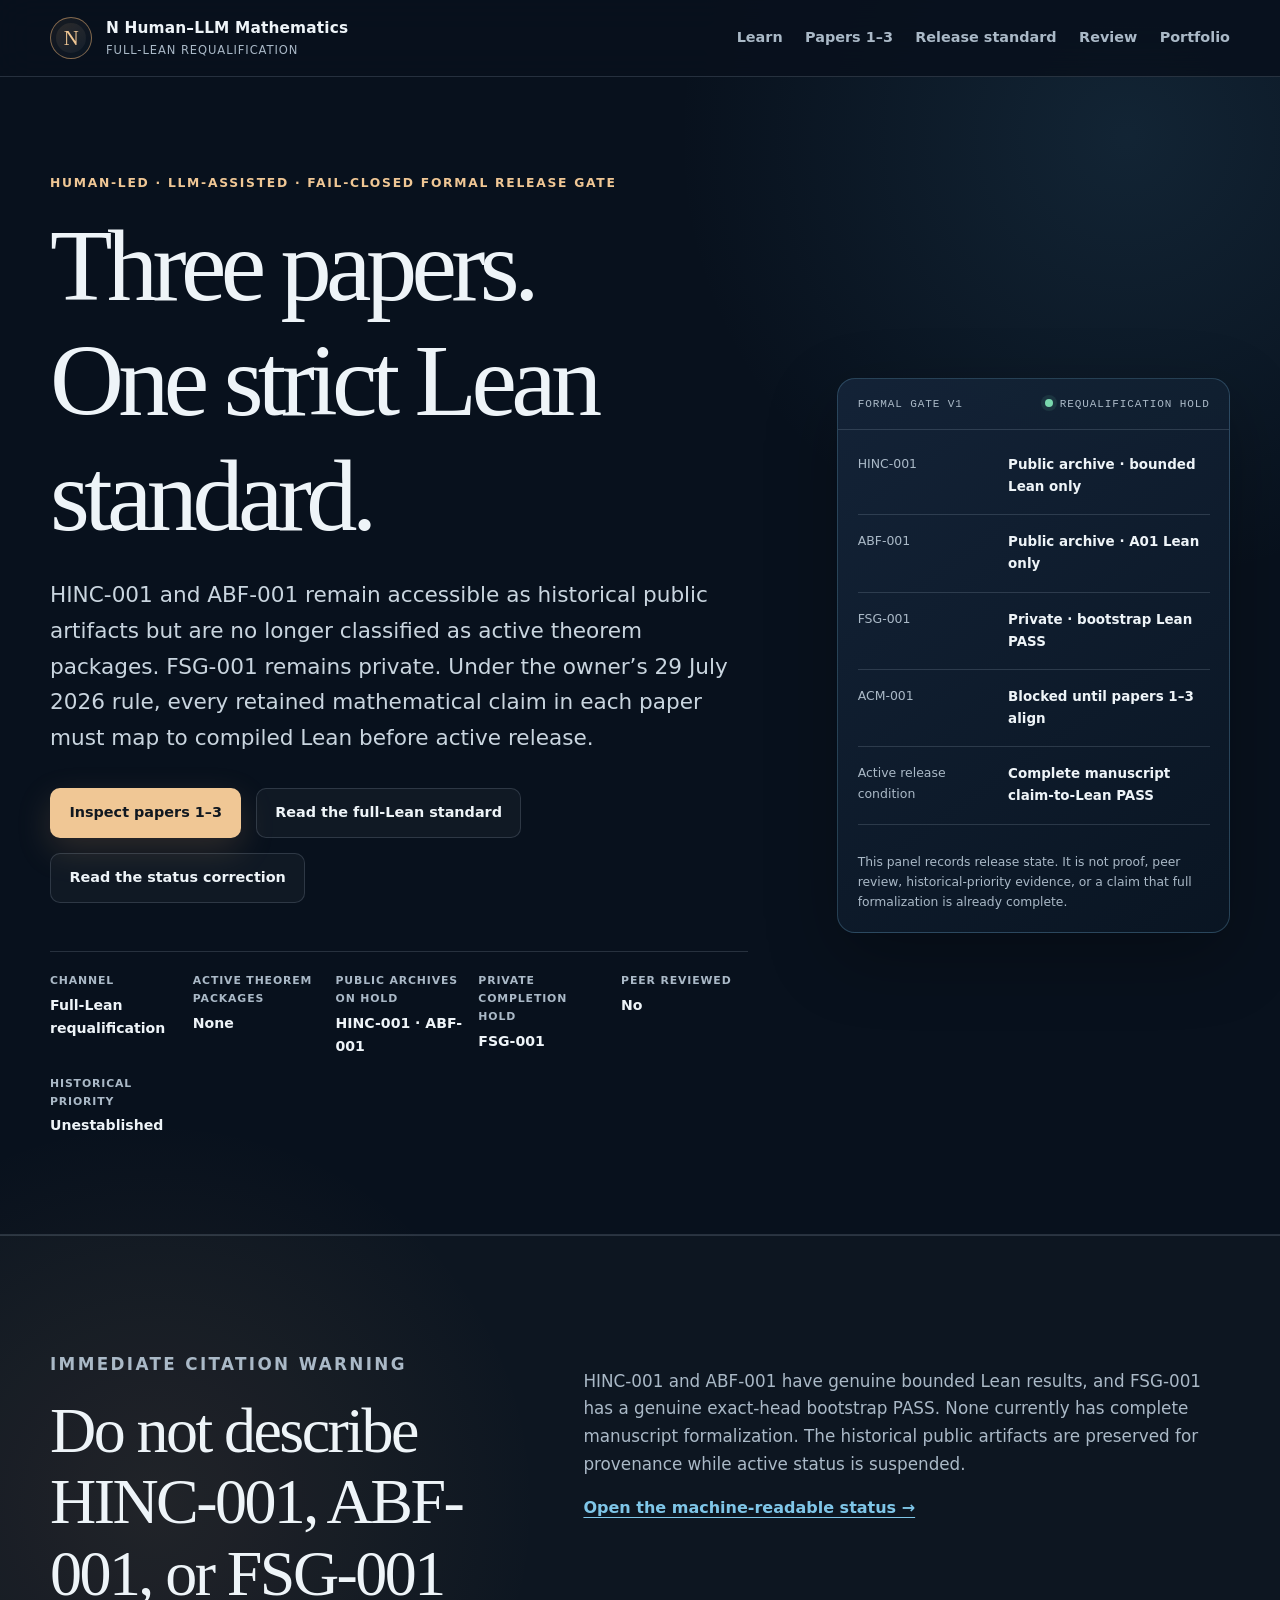
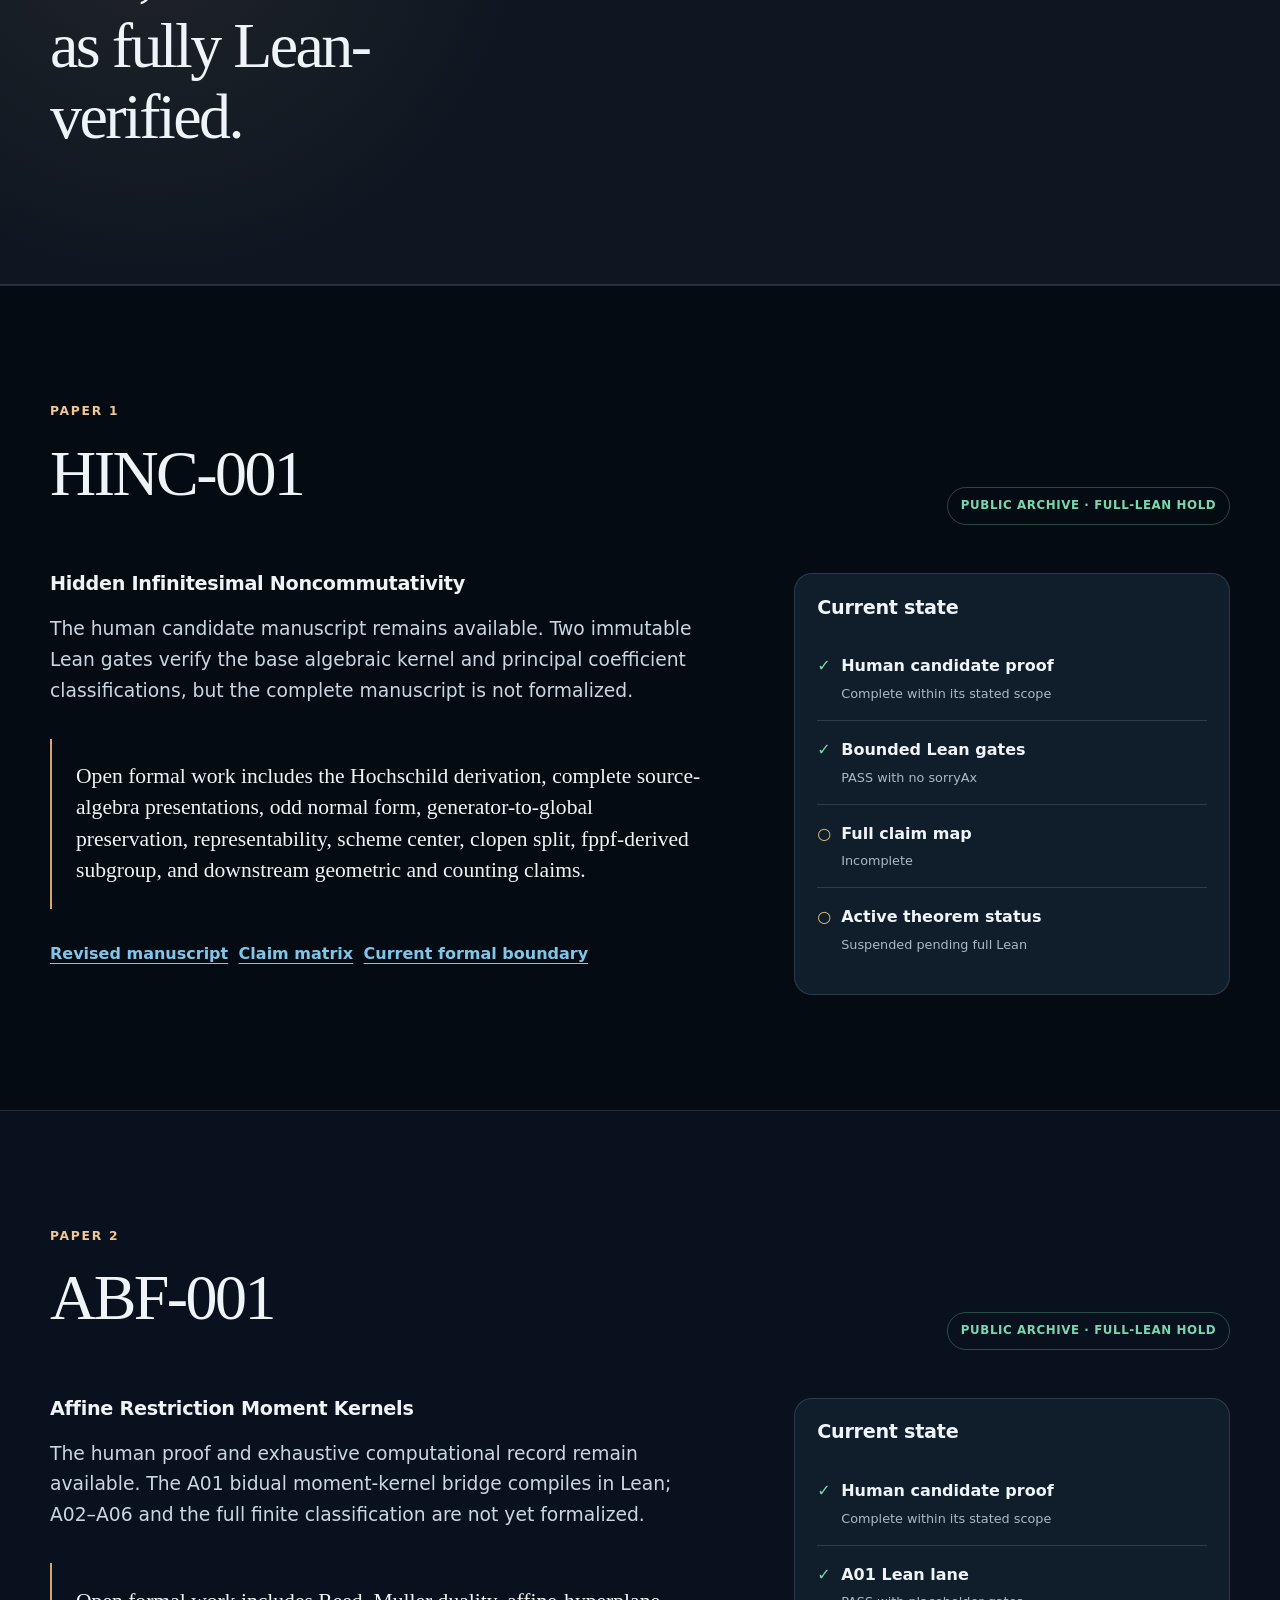
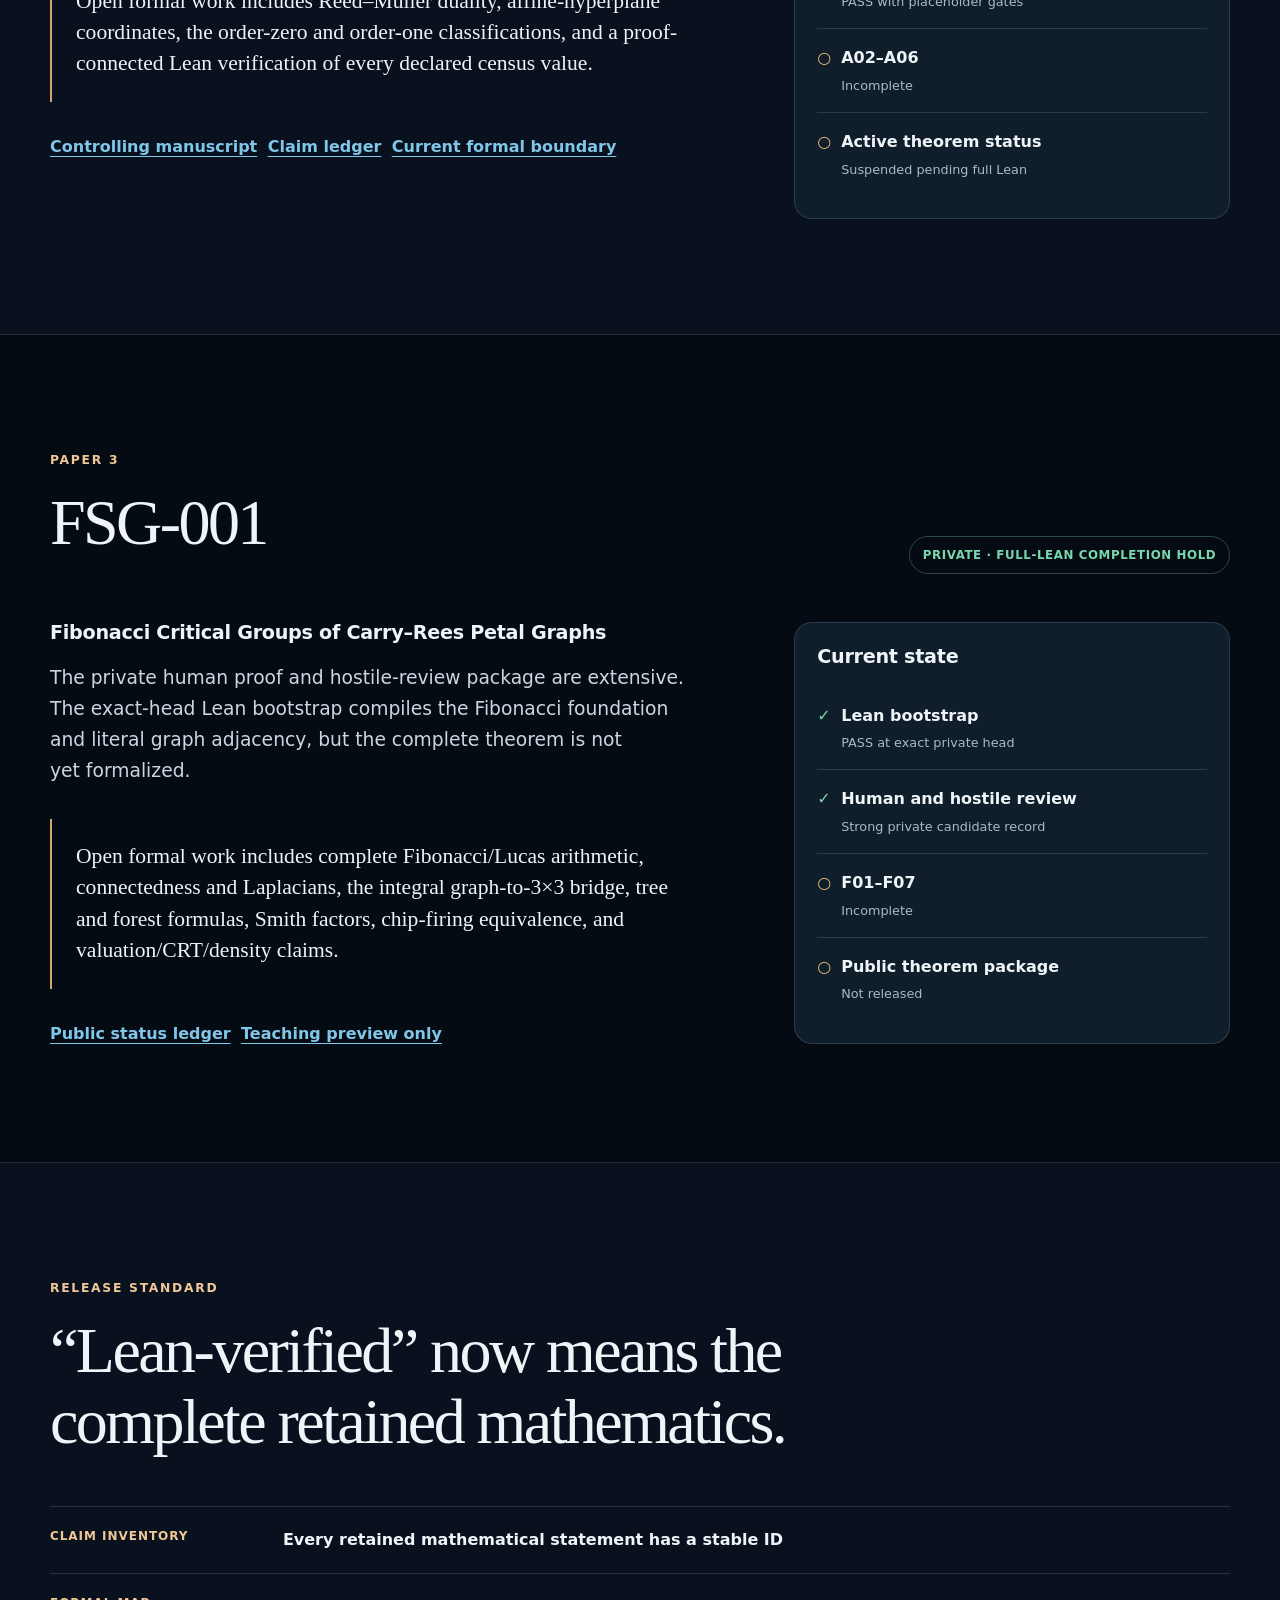
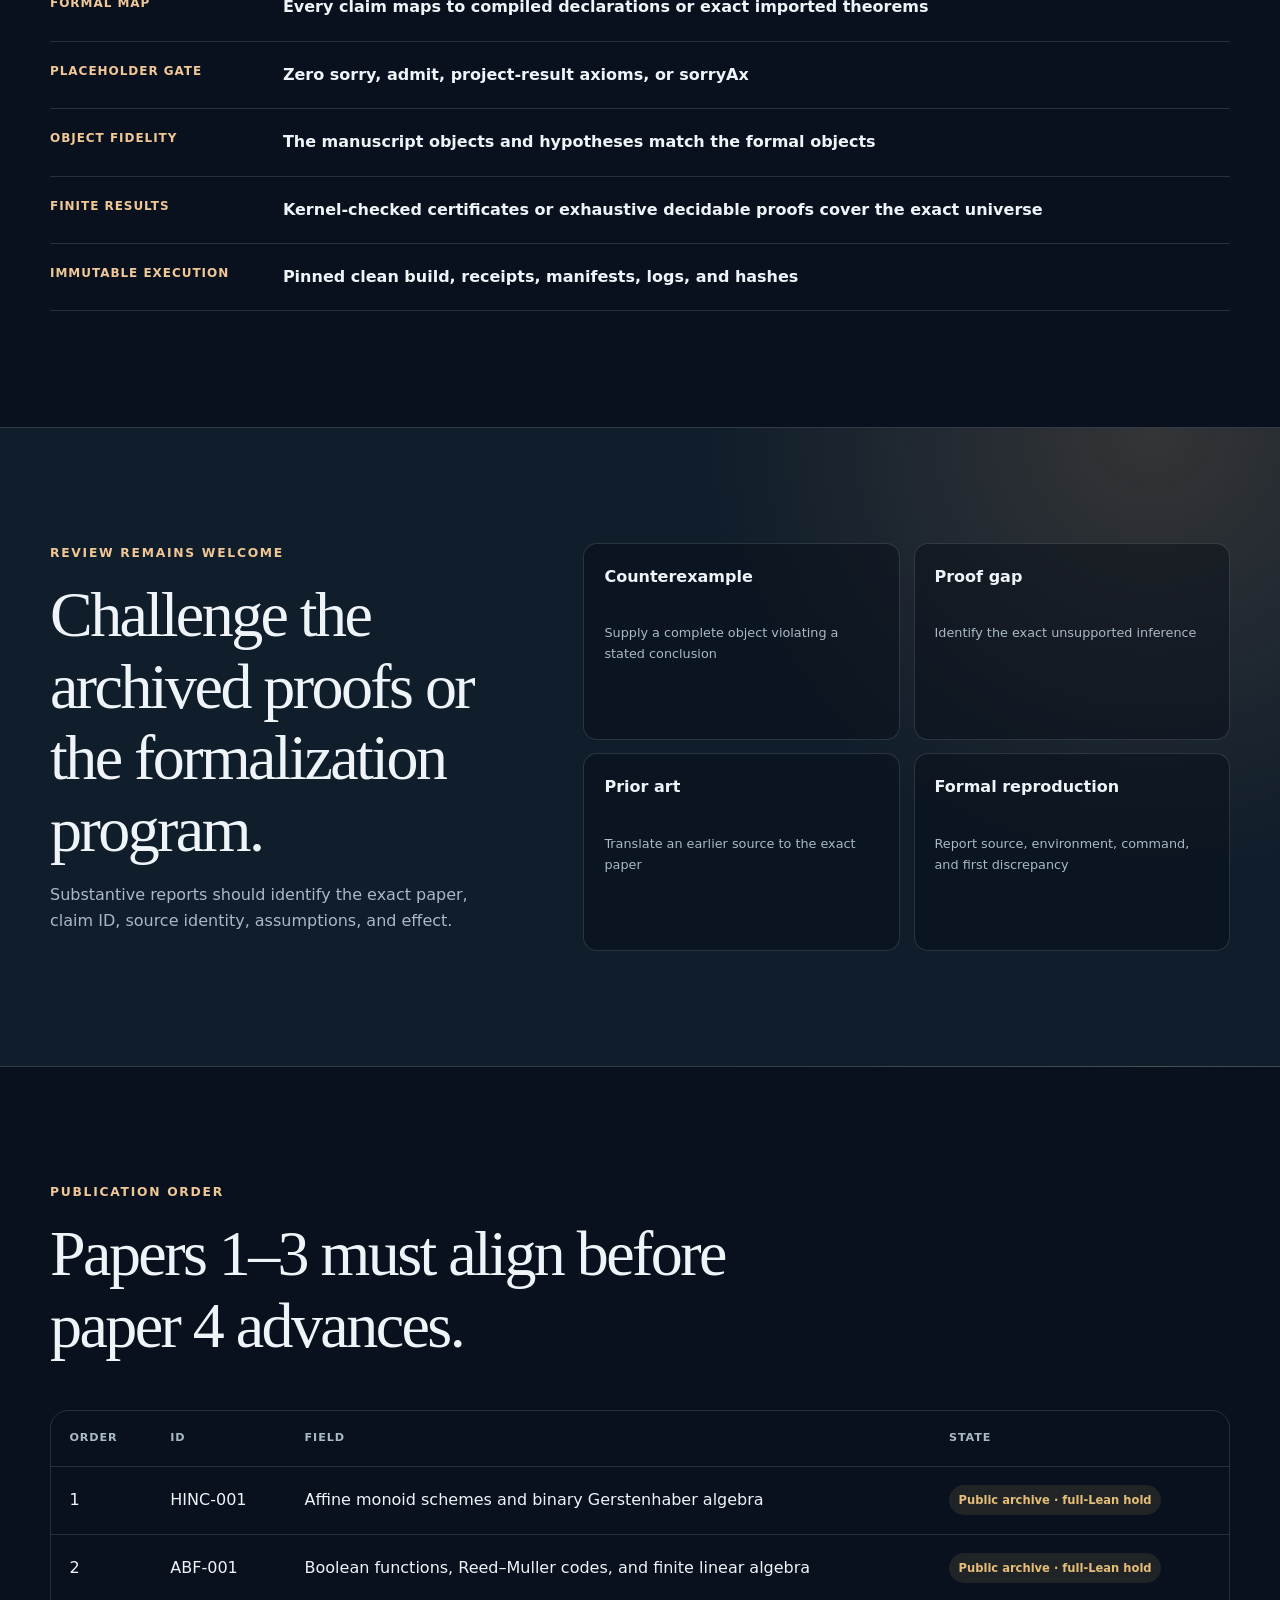
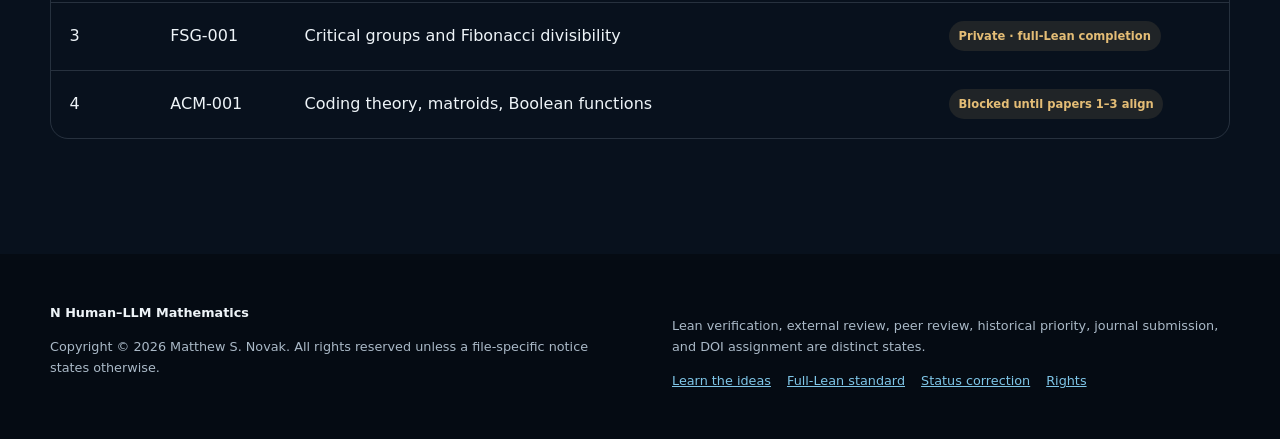
==== commit a39331cb: "Correct public site to full-Lean requalification hold" ====
--- a/docs/index.html
+++ b/docs/index.html
@@ -3,26 +3,26 @@
 <head>
   <meta charset="utf-8">
   <meta name="viewport" content="width=device-width, initial-scale=1">
-  <meta name="description" content="Human-led, LLM-assisted candidate mathematics open for technical review with inspectable proofs, evidence, corrections, limitations, and an interactive learning path.">
+  <meta name="description" content="Human-led, LLM-assisted candidate mathematics undergoing complete claim-to-Lean requalification before active public release.">
   <meta name="referrer" content="strict-origin-when-cross-origin">
   <meta name="theme-color" content="#0b1320">
   <meta http-equiv="Content-Security-Policy" content="default-src 'self'; style-src 'self'; img-src 'self' data:; script-src 'none'; connect-src 'none'; object-src 'none'; frame-src 'none'; base-uri 'none'; form-action https://github.com; upgrade-insecure-requests">
-  <title>N Human–LLM Mathematics | Public Technical Review</title>
+  <title>N Human–LLM Mathematics | Full-Lean Requalification</title>
   <link rel="stylesheet" href="styles.css">
 </head>
 <body>
   <a class="skip-link" href="#main">Skip to main content</a>
-  <header class="site-header"><div class="shell nav-wrap"><a class="brand" href="#top" aria-label="N Human-LLM Mathematics home"><span class="brand-mark" aria-hidden="true">N</span><span><strong>N Human–LLM Mathematics</strong><small>Public technical review</small></span></a><nav aria-label="Primary navigation"><a href="learn.html">Learn</a><a href="#research">Mathematics</a><a href="#evidence">Evidence</a><a href="#review">Review</a><a href="#portfolio">Portfolio</a></nav></div></header>
+  <header class="site-header"><div class="shell nav-wrap"><a class="brand" href="#top" aria-label="N Human-LLM Mathematics home"><span class="brand-mark" aria-hidden="true">N</span><span><strong>N Human–LLM Mathematics</strong><small>Full-Lean requalification</small></span></a><nav aria-label="Primary navigation"><a href="learn.html">Learn</a><a href="#research">Papers 1–3</a><a href="#standard">Release standard</a><a href="#review">Review</a><a href="#portfolio">Portfolio</a></nav></div></header>
   <main id="main">
-    <section class="hero" id="top"><div class="shell hero-grid"><div><p class="eyebrow">Human-led · LLM-assisted · openly reviewable</p><h1>Candidate mathematics open for technical review.</h1><p class="lede">HINC-001 and ABF-001 are active candidate packages. FSG-001 has reached a private release edge after a renewed three-lens review but is not yet public. ACM-001 remains on consolidation hold. The learning page explains all four without changing their release states.</p><div class="actions"><a class="button primary" href="#research">Inspect the public papers</a><a class="button secondary" href="learn.html">Learn the four ideas</a><a class="button secondary" href="#review">Challenge the work</a></div><ul class="status-row"><li><span>Channel</span><strong>Public technical review</strong></li><li><span>Public packages</span><strong>HINC-001 · ABF-001</strong></li><li><span>Private release edge</span><strong>FSG-001</strong></li><li><span>Historical priority</span><strong>Unestablished</strong></li><li><span>Peer reviewed</span><strong>No</strong></li><li><span>Model/provider</span><strong>Not disclosed</strong></li></ul></div><aside class="instrument" aria-label="Status visualization, not mathematical evidence"><div class="instrument-head"><span>RELEASE 0.1.0</span><span class="live-dot">PUBLIC REVIEW</span></div><dl><div><dt>Active packages</dt><dd>HINC-001 and ABF-001</dd></div><div><dt>FSG-001</dt><dd>Private release edge · not public</dd></div><div><dt>ACM-001</dt><dd>Consolidation hold</dd></div><div><dt>External review</dt><dd>Pending and requested</dd></div><div><dt>Learning path</dt><dd>Four interactive explanations</dd></div></dl><p class="instrument-note">This panel summarizes recorded status. It is not proof, peer review, independent reproduction, or historical-priority evidence.</p></aside></div></section>
-    <section class="section section-rule"><div class="shell two-column"><div><p class="eyebrow">Citation warning</p><h2>Do not cite HINC-001 or ABF-001 as established or peer reviewed.</h2></div><div><p>Cite the exact paper, immutable release, source commit, status record, and verification boundary. The FSG-001 teaching preview is not a public theorem package and exposes no private source.</p><a class="text-link" href="learn.html">Open the four-story learning path →</a></div></div></section>
-    <section class="section section-dark" id="research"><div class="shell"><div class="section-heading split-heading"><div><p class="eyebrow">First candidate package</p><h2>HINC-001</h2></div><span class="pill">Candidate technical review</span></div><div class="research-grid"><article><h3>Hidden Infinitesimal Noncommutativity</h3><p class="large-copy">The manuscript classifies unital, base-linear, degree-preserving endomorphisms preserving cup product and the binary Gerstenhaber bracket for two explicit characteristic-two subalgebras of the Hochschild cohomology of the dual numbers.</p><blockquote>The even reduction and odd nonunit component share the crossing C = Spec F[x,y]/(x(y−1)); the even object adds a constrained skew square-zero direction, while the odd object adds a separate clopen torus unit component.</blockquote><div class="link-list"><a href="https://github.com/novakprotocol/N-Human-AI-Mathematics/blob/main/papers/HINC-001/manuscript/HINC-001_REVISED_MANUSCRIPT.md">Revised manuscript</a><a href="https://github.com/novakprotocol/N-Human-AI-Mathematics/blob/main/papers/HINC-001/CLAIMS.md">Claim matrix</a><a href="https://github.com/novakprotocol/N-Human-AI-Mathematics/blob/main/papers/HINC-001/PROOF_MAP.md">Proof map</a><a href="https://github.com/novakprotocol/N-Human-AI-Mathematics/blob/main/papers/HINC-001/FORMAL_VERIFICATION.md">Formal boundary</a><a href="https://github.com/novakprotocol/N-Human-AI-Mathematics/blob/main/papers/HINC-001/REPRODUCE.md">Reproduce</a><a href="https://github.com/novakprotocol/N-Human-AI-Mathematics/blob/main/papers/HINC-001/PRIOR_ART.md">Prior art</a></div></article><aside class="evidence-panel"><h3>Separated evidence levels</h3><ul class="check-list"><li><strong>Consolidated human manuscript</strong><span>Complete candidate source</span></li><li><strong>Coefficient equations</strong><span>Human proof, computation, and bounded Lean PASS</span></li><li><strong>Dual-number Hochschild foundation</strong><span>Bounded H03 Lean PASS</span></li><li><strong>Global bracket extension and scheme consequences</strong><span>Human proof; not fully formalized</span></li><li class="pending"><strong>External correctness review</strong><span>Pending and requested</span></li><li class="pending"><strong>Historical priority</strong><span>No exact indexed match located; unestablished</span></li></ul></aside></div></div></section>
-    <section class="section" id="abf-001" aria-labelledby="abf-title"><div class="shell"><div class="section-heading split-heading"><div><p class="eyebrow">Second candidate package</p><h2 id="abf-title">ABF-001</h2></div><span class="pill">Candidate technical review · active</span></div><div class="research-grid"><article><h3>Affine Restriction Moment Kernels</h3><p class="large-copy">The manuscript proves a Reed–Muller moment criterion for affine restriction degree drops and classifies the complete radical-incidence geometry of one specified map from GF(2)<sup>16</sup> to GF(2)<sup>8</sup>.</p><blockquote>Exact finite record: 130,559 degree-15 restrictions, 511 degree-14 restrictions, no lower vectorial restrictions; 203 singular mask-indexed radicals, 202 distinct subspaces, 469 incidences, 467 affine parameters, and 201 forest components.</blockquote><div class="link-list"><a href="https://github.com/novakprotocol/N-Human-AI-Mathematics/blob/main/papers/ABF-001/manuscript/ABF-001_MANUSCRIPT.md">Controlling manuscript</a><a href="https://github.com/novakprotocol/N-Human-AI-Mathematics/blob/main/papers/ABF-001/CLAIMS.md">Claim ledger</a><a href="https://github.com/novakprotocol/N-Human-AI-Mathematics/blob/main/papers/ABF-001/PROOF_MAP.md">Proof map</a><a href="https://github.com/novakprotocol/N-Human-AI-Mathematics/blob/main/papers/ABF-001/REPRODUCE.md">Reproduce</a><a href="https://github.com/novakprotocol/N-Human-AI-Mathematics/releases/tag/abf-001-public-review-v1">Immutable release</a></div></article><aside class="evidence-panel" aria-label="ABF-001 evidence levels"><h3>Separated evidence levels</h3><ul class="check-list"><li><strong>Human proof</strong><span>Self-contained candidate manuscript</span></li><li><strong>Complete finite census</strong><span>131,070 affine hyperplanes</span></li><li><strong>Independent internal routes</strong><span>NumPy, integer/bitset, Python exhaustive, strict C</span></li><li><strong>Finite control</strong><span>5,505,024 comparisons per exhaustive implementation</span></li><li><strong>Hostile review</strong><span>Zero blocking findings at frozen source</span></li><li><strong>Formal verification</strong><span>Bounded A01 Lean PASS; full manuscript incomplete</span></li><li class="pending"><strong>External specialist review</strong><span>Pending and requested</span></li><li class="pending"><strong>Historical priority</strong><span>No exact indexed match located; unestablished</span></li></ul></aside></div></div></section>
-    <section class="section section-dark"><div class="shell two-column"><div><p class="eyebrow">Interactive learning layer</p><h2>Four stories. Four exact status boundaries.</h2></div><div><p>The learning page turns the current portfolio into interactive explanations: hidden records for HINC, bit restrictions for ABF, a resizable petal graph for FSG, and an XOR light wall for ACM.</p><p>It identifies FSG-001 as a private release-edge preview with zero open internal blockers while keeping clean execution, final packaging, the release-day literature delta, and exact authorization visibly unresolved.</p><a class="text-link" href="learn.html">Start the interactive learning page →</a></div></div></section>
-    <section class="section" id="evidence"><div class="shell"><div class="section-heading"><p class="eyebrow">Evidence architecture</p><h2>Every claim remains attached to its scope.</h2></div><div class="ledger"><div><span>Source identity</span><strong>Identifies exact candidate bytes—not correctness</strong></div><div><span>Human proof</span><strong>Supplies the current argument—outside audit pending</strong></div><div><span>Internal computation</span><strong>Challenges declared consequences—not universal proof</strong></div><div><span>Lean verification</span><strong>Covers listed declarations—not the full manuscript</strong></div><div><span>Prior-art search</span><strong>No exact indexed match located—not worldwide priority</strong></div><div><span>Public review</span><strong>Solicits external challenge—it is not peer review</strong></div></div></div></section>
-    <section class="section review-section" id="review"><div class="shell review-grid"><div><p class="eyebrow">Open review</p><h2>Challenge or reproduce the work.</h2><p>Substantive reports should identify the exact theorem, source identity, assumptions, method, and claim effect.</p></div><div class="review-actions"><a href="https://github.com/novakprotocol/N-Human-AI-Mathematics/issues/new?template=counterexample.yml"><strong>Counterexample</strong><span>Supply a complete object violating a stated conclusion</span></a><a href="https://github.com/novakprotocol/N-Human-AI-Mathematics/issues/new?template=proof-gap.yml"><strong>Proof gap</strong><span>Identify the exact unsupported inference</span></a><a href="https://github.com/novakprotocol/N-Human-AI-Mathematics/issues/new?template=prior-art.yml"><strong>Prior art</strong><span>Translate an earlier source to the exact paper</span></a><a href="https://github.com/novakprotocol/N-Human-AI-Mathematics/issues/new?template=reproduction.yml"><strong>Reproduction</strong><span>Report source, environment, method, and first discrepancy</span></a></div></div></section>
-    <section class="section" id="portfolio"><div class="shell"><div class="section-heading"><p class="eyebrow">Publication order</p><h2>Two active packages. One private release edge. One consolidation hold.</h2></div><div class="portfolio-table" role="region" aria-label="Paper portfolio" tabindex="0"><table><thead><tr><th>Order</th><th>ID</th><th>Field</th><th>State</th></tr></thead><tbody><tr><td>1</td><td>HINC-001</td><td>Affine monoid schemes and binary Gerstenhaber algebra</td><td><span class="state active">Active public review</span></td></tr><tr><td>2</td><td>ABF-001</td><td>Boolean functions, Reed–Muller codes, and finite linear algebra</td><td><span class="state active">Active public review</span></td></tr><tr><td>3</td><td>FSG-001</td><td>Critical groups and Fibonacci divisibility</td><td><span class="state hold">Private release edge · not public</span></td></tr><tr><td>4</td><td>ACM-001</td><td>Coding theory, matroids, Boolean functions</td><td><span class="state hold">Hold pending consolidation</span></td></tr></tbody></table></div></div></section>
+    <section class="hero" id="top"><div class="shell hero-grid"><div><p class="eyebrow">Human-led · LLM-assisted · fail-closed formal release gate</p><h1>Three papers. One strict Lean standard.</h1><p class="lede">HINC-001 and ABF-001 remain accessible as historical public artifacts but are no longer classified as active theorem packages. FSG-001 remains private. Under the owner’s 29 July 2026 rule, every retained mathematical claim in each paper must map to compiled Lean before active release.</p><div class="actions"><a class="button primary" href="#research">Inspect papers 1–3</a><a class="button secondary" href="../FULL_LEAN_RELEASE_STANDARD.md">Read the full-Lean standard</a><a class="button secondary" href="../PUBLIC_REVIEW_FORMALIZATION_HOLD_2026-07-29.md">Read the status correction</a></div><ul class="status-row"><li><span>Channel</span><strong>Full-Lean requalification</strong></li><li><span>Active theorem packages</span><strong>None</strong></li><li><span>Public archives on hold</span><strong>HINC-001 · ABF-001</strong></li><li><span>Private completion hold</span><strong>FSG-001</strong></li><li><span>Peer reviewed</span><strong>No</strong></li><li><span>Historical priority</span><strong>Unestablished</strong></li></ul></div><aside class="instrument" aria-label="Status visualization, not mathematical evidence"><div class="instrument-head"><span>FORMAL GATE V1</span><span class="live-dot">REQUALIFICATION HOLD</span></div><dl><div><dt>HINC-001</dt><dd>Public archive · bounded Lean only</dd></div><div><dt>ABF-001</dt><dd>Public archive · A01 Lean only</dd></div><div><dt>FSG-001</dt><dd>Private · bootstrap Lean PASS</dd></div><div><dt>ACM-001</dt><dd>Blocked until papers 1–3 align</dd></div><div><dt>Active release condition</dt><dd>Complete manuscript claim-to-Lean PASS</dd></div></dl><p class="instrument-note">This panel records release state. It is not proof, peer review, historical-priority evidence, or a claim that full formalization is already complete.</p></aside></div></section>
+    <section class="section section-rule"><div class="shell two-column"><div><p class="eyebrow">Immediate citation warning</p><h2>Do not describe HINC-001, ABF-001, or FSG-001 as fully Lean-verified.</h2></div><div><p>HINC-001 and ABF-001 have genuine bounded Lean results, and FSG-001 has a genuine exact-head bootstrap PASS. None currently has complete manuscript formalization. The historical public artifacts are preserved for provenance while active status is suspended.</p><a class="text-link" href="../PAPER_1_3_FULL_LEAN_STATUS.json">Open the machine-readable status →</a></div></div></section>
+    <section class="section section-dark" id="research"><div class="shell"><div class="section-heading split-heading"><div><p class="eyebrow">Paper 1</p><h2>HINC-001</h2></div><span class="pill">Public archive · full-Lean hold</span></div><div class="research-grid"><article><h3>Hidden Infinitesimal Noncommutativity</h3><p class="large-copy">The human candidate manuscript remains available. Two immutable Lean gates verify the base algebraic kernel and principal coefficient classifications, but the complete manuscript is not formalized.</p><blockquote>Open formal work includes the Hochschild derivation, complete source-algebra presentations, odd normal form, generator-to-global preservation, representability, scheme center, clopen split, fppf-derived subgroup, and downstream geometric and counting claims.</blockquote><div class="link-list"><a href="https://github.com/novakprotocol/N-Human-AI-Mathematics/blob/main/papers/HINC-001/manuscript/HINC-001_REVISED_MANUSCRIPT.md">Revised manuscript</a><a href="https://github.com/novakprotocol/N-Human-AI-Mathematics/blob/main/papers/HINC-001/CLAIMS.md">Claim matrix</a><a href="https://github.com/novakprotocol/N-Human-AI-Mathematics/blob/main/papers/HINC-001/FORMAL_VERIFICATION.md">Current formal boundary</a></div></article><aside class="evidence-panel"><h3>Current state</h3><ul class="check-list"><li><strong>Human candidate proof</strong><span>Complete within its stated scope</span></li><li><strong>Bounded Lean gates</strong><span>PASS with no sorryAx</span></li><li class="pending"><strong>Full claim map</strong><span>Incomplete</span></li><li class="pending"><strong>Active theorem status</strong><span>Suspended pending full Lean</span></li></ul></aside></div></div></section>
+    <section class="section" id="abf-001" aria-labelledby="abf-title"><div class="shell"><div class="section-heading split-heading"><div><p class="eyebrow">Paper 2</p><h2 id="abf-title">ABF-001</h2></div><span class="pill">Public archive · full-Lean hold</span></div><div class="research-grid"><article><h3>Affine Restriction Moment Kernels</h3><p class="large-copy">The human proof and exhaustive computational record remain available. The A01 bidual moment-kernel bridge compiles in Lean; A02–A06 and the full finite classification are not yet formalized.</p><blockquote>Open formal work includes Reed–Muller duality, affine-hyperplane coordinates, the order-zero and order-one classifications, and a proof-connected Lean verification of every declared census value.</blockquote><div class="link-list"><a href="https://github.com/novakprotocol/N-Human-AI-Mathematics/blob/main/papers/ABF-001/manuscript/ABF-001_MANUSCRIPT.md">Controlling manuscript</a><a href="https://github.com/novakprotocol/N-Human-AI-Mathematics/blob/main/papers/ABF-001/CLAIMS.md">Claim ledger</a><a href="https://github.com/novakprotocol/N-Human-AI-Mathematics/blob/main/papers/ABF-001/FORMAL_VERIFICATION.md">Current formal boundary</a></div></article><aside class="evidence-panel" aria-label="ABF-001 current state"><h3>Current state</h3><ul class="check-list"><li><strong>Human candidate proof</strong><span>Complete within its stated scope</span></li><li><strong>A01 Lean lane</strong><span>PASS with placeholder gates</span></li><li class="pending"><strong>A02–A06</strong><span>Incomplete</span></li><li class="pending"><strong>Active theorem status</strong><span>Suspended pending full Lean</span></li></ul></aside></div></div></section>
+    <section class="section section-dark" id="fsg-001"><div class="shell"><div class="section-heading split-heading"><div><p class="eyebrow">Paper 3</p><h2>FSG-001</h2></div><span class="pill">Private · full-Lean completion hold</span></div><div class="research-grid"><article><h3>Fibonacci Critical Groups of Carry–Rees Petal Graphs</h3><p class="large-copy">The private human proof and hostile-review package are extensive. The exact-head Lean bootstrap compiles the Fibonacci foundation and literal graph adjacency, but the complete theorem is not yet formalized.</p><blockquote>Open formal work includes complete Fibonacci/Lucas arithmetic, connectedness and Laplacians, the integral graph-to-3×3 bridge, tree and forest formulas, Smith factors, chip-firing equivalence, and valuation/CRT/density claims.</blockquote><div class="link-list"><a href="https://github.com/novakprotocol/N-Human-AI-Mathematics/blob/main/PAPER_1_3_FULL_LEAN_STATUS.json">Public status ledger</a><a href="learn.html#fsg">Teaching preview only</a></div></article><aside class="evidence-panel"><h3>Current state</h3><ul class="check-list"><li><strong>Lean bootstrap</strong><span>PASS at exact private head</span></li><li><strong>Human and hostile review</strong><span>Strong private candidate record</span></li><li class="pending"><strong>F01–F07</strong><span>Incomplete</span></li><li class="pending"><strong>Public theorem package</strong><span>Not released</span></li></ul></aside></div></div></section>
+    <section class="section" id="standard"><div class="shell"><div class="section-heading"><p class="eyebrow">Release standard</p><h2>“Lean-verified” now means the complete retained mathematics.</h2></div><div class="ledger"><div><span>Claim inventory</span><strong>Every retained mathematical statement has a stable ID</strong></div><div><span>Formal map</span><strong>Every claim maps to compiled declarations or exact imported theorems</strong></div><div><span>Placeholder gate</span><strong>Zero sorry, admit, project-result axioms, or sorryAx</strong></div><div><span>Object fidelity</span><strong>The manuscript objects and hypotheses match the formal objects</strong></div><div><span>Finite results</span><strong>Kernel-checked certificates or exhaustive decidable proofs cover the exact universe</strong></div><div><span>Immutable execution</span><strong>Pinned clean build, receipts, manifests, logs, and hashes</strong></div></div></div></section>
+    <section class="section review-section" id="review"><div class="shell review-grid"><div><p class="eyebrow">Review remains welcome</p><h2>Challenge the archived proofs or the formalization program.</h2><p>Substantive reports should identify the exact paper, claim ID, source identity, assumptions, and effect.</p></div><div class="review-actions"><a href="https://github.com/novakprotocol/N-Human-AI-Mathematics/issues/new?template=counterexample.yml"><strong>Counterexample</strong><span>Supply a complete object violating a stated conclusion</span></a><a href="https://github.com/novakprotocol/N-Human-AI-Mathematics/issues/new?template=proof-gap.yml"><strong>Proof gap</strong><span>Identify the exact unsupported inference</span></a><a href="https://github.com/novakprotocol/N-Human-AI-Mathematics/issues/new?template=prior-art.yml"><strong>Prior art</strong><span>Translate an earlier source to the exact paper</span></a><a href="https://github.com/novakprotocol/N-Human-AI-Mathematics/issues/new?template=reproduction.yml"><strong>Formal reproduction</strong><span>Report source, environment, command, and first discrepancy</span></a></div></div></section>
+    <section class="section" id="portfolio"><div class="shell"><div class="section-heading"><p class="eyebrow">Publication order</p><h2>Papers 1–3 must align before paper 4 advances.</h2></div><div class="portfolio-table" role="region" aria-label="Paper portfolio" tabindex="0"><table><thead><tr><th>Order</th><th>ID</th><th>Field</th><th>State</th></tr></thead><tbody><tr><td>1</td><td>HINC-001</td><td>Affine monoid schemes and binary Gerstenhaber algebra</td><td><span class="state hold">Public archive · full-Lean hold</span></td></tr><tr><td>2</td><td>ABF-001</td><td>Boolean functions, Reed–Muller codes, and finite linear algebra</td><td><span class="state hold">Public archive · full-Lean hold</span></td></tr><tr><td>3</td><td>FSG-001</td><td>Critical groups and Fibonacci divisibility</td><td><span class="state hold">Private · full-Lean completion</span></td></tr><tr><td>4</td><td>ACM-001</td><td>Coding theory, matroids, Boolean functions</td><td><span class="state hold">Blocked until papers 1–3 align</span></td></tr></tbody></table></div></div></section>
   </main>
-  <footer><div class="shell footer-grid"><div><strong>N Human–LLM Mathematics</strong><p>Copyright © 2026 Matthew S. Novak. All rights reserved unless a file-specific notice states otherwise.</p></div><div><p>Specific model and provider identities are not disclosed. Public review, peer review, journal submission, DOI assignment, and historical priority are distinct states.</p><a href="learn.html">Learn the ideas</a><a href="https://github.com/novakprotocol/N-Human-AI-Mathematics/blob/main/PUBLIC_REVIEW_RELEASE.md">Release record</a><a href="https://github.com/novakprotocol/N-Human-AI-Mathematics/blob/main/RIGHTS_AND_LICENSING.md">Rights</a></div></div></footer>
+  <footer><div class="shell footer-grid"><div><strong>N Human–LLM Mathematics</strong><p>Copyright © 2026 Matthew S. Novak. All rights reserved unless a file-specific notice states otherwise.</p></div><div><p>Lean verification, external review, peer review, historical priority, journal submission, and DOI assignment are distinct states.</p><a href="learn.html">Learn the ideas</a><a href="../FULL_LEAN_RELEASE_STANDARD.md">Full-Lean standard</a><a href="../PUBLIC_REVIEW_FORMALIZATION_HOLD_2026-07-29.md">Status correction</a><a href="https://github.com/novakprotocol/N-Human-AI-Mathematics/blob/main/RIGHTS_AND_LICENSING.md">Rights</a></div></div></footer>
 </body>
 </html>
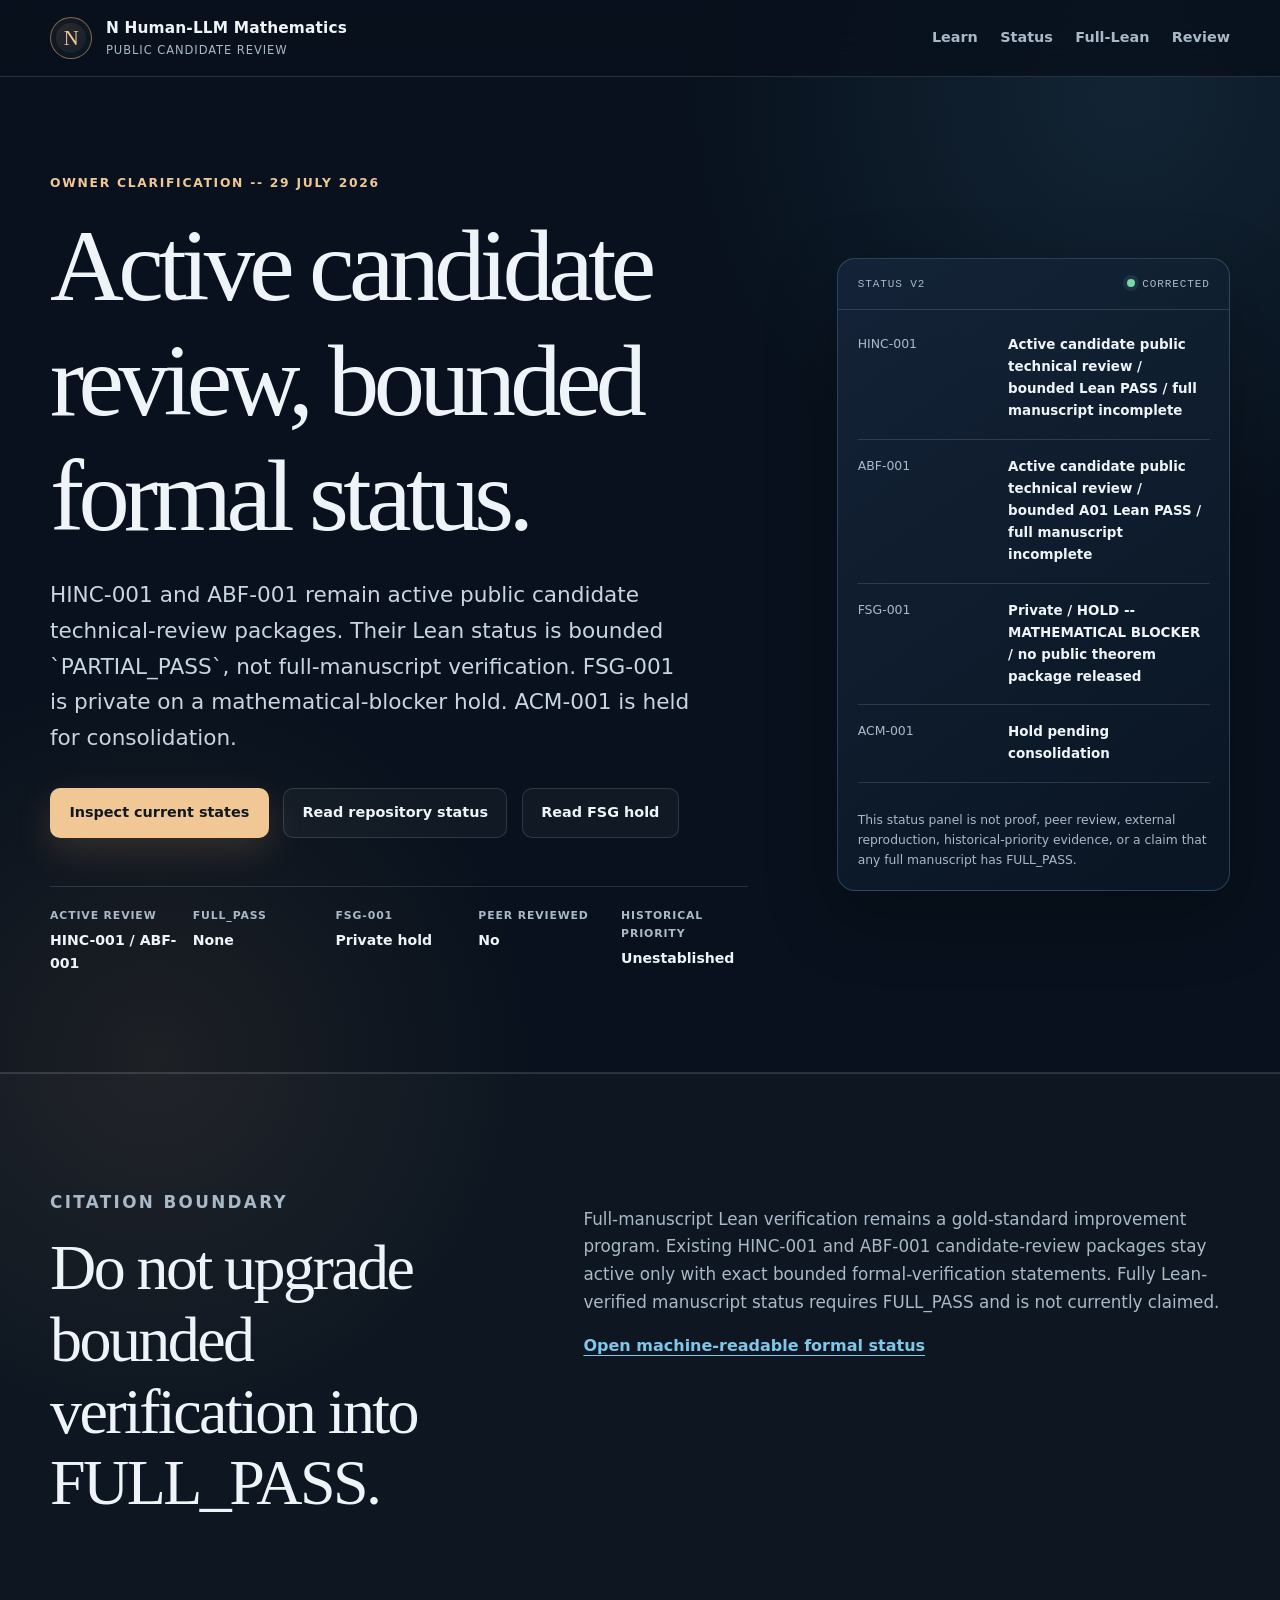
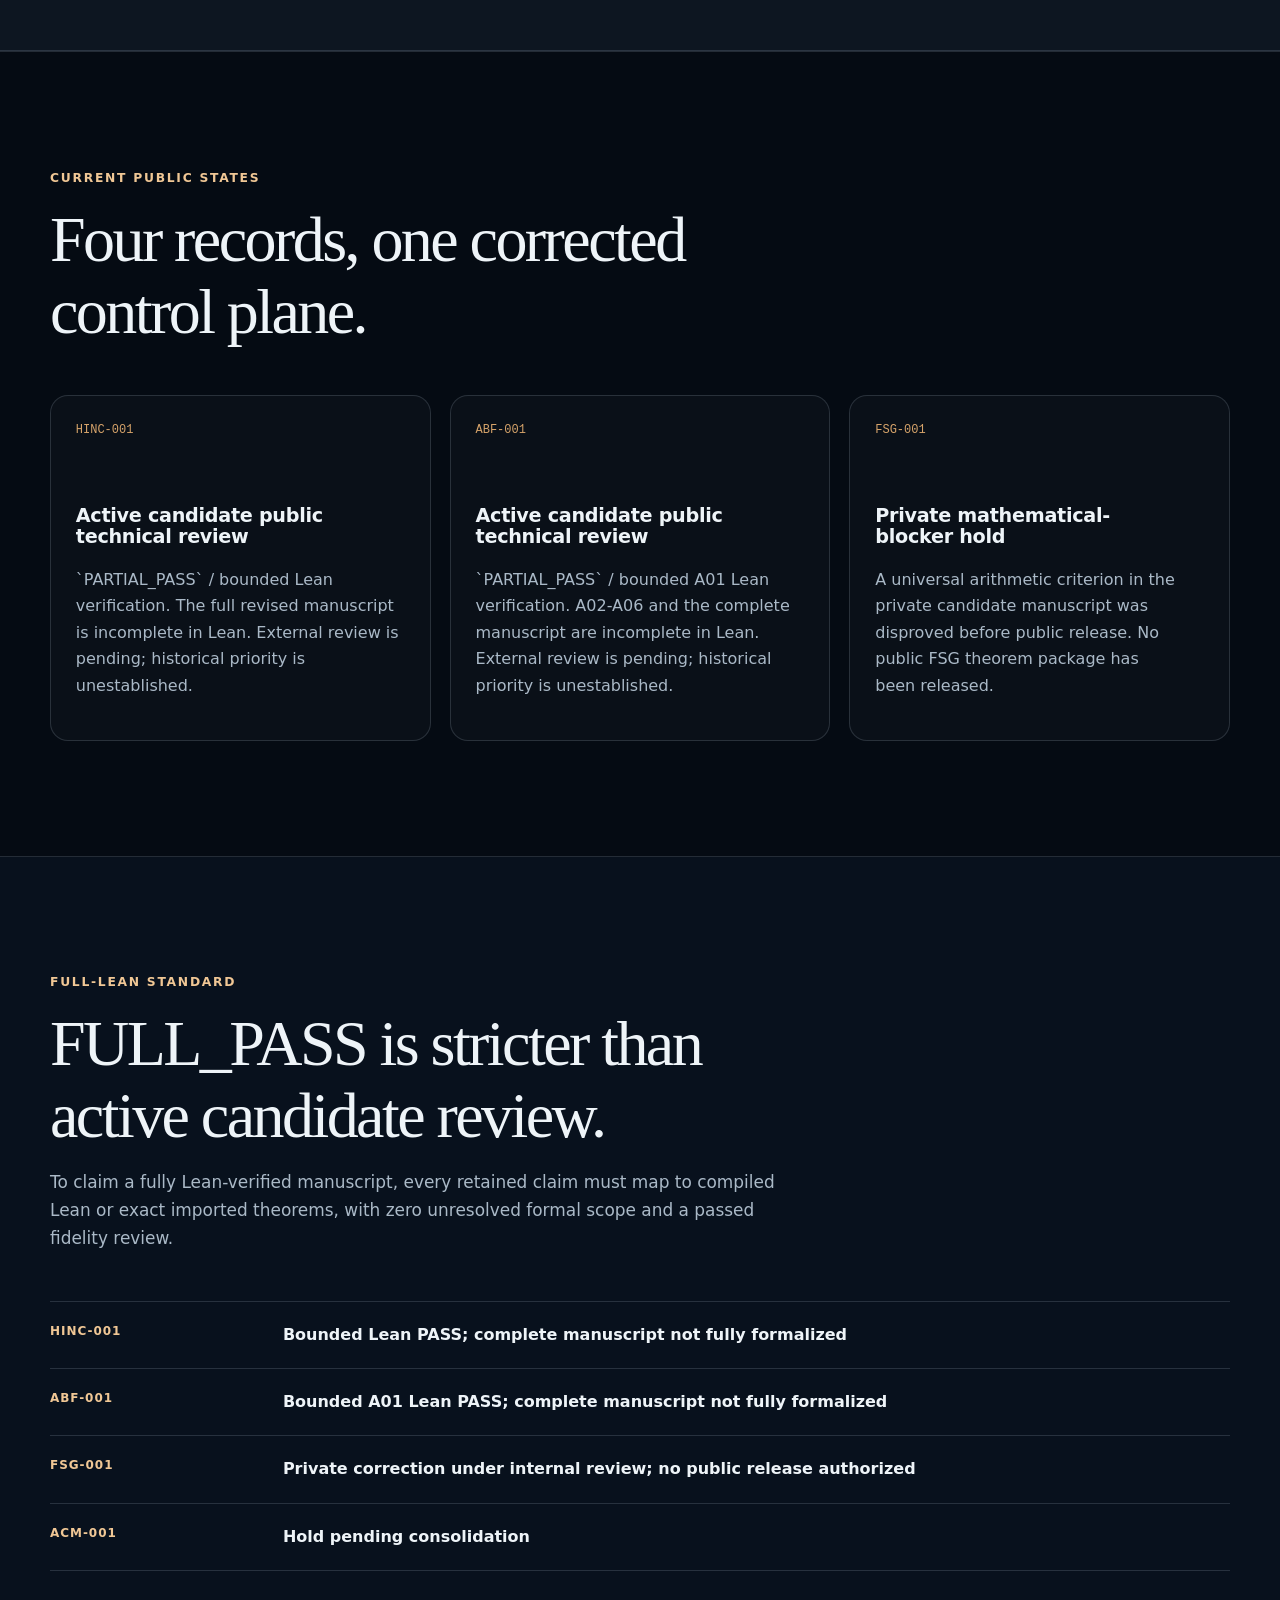
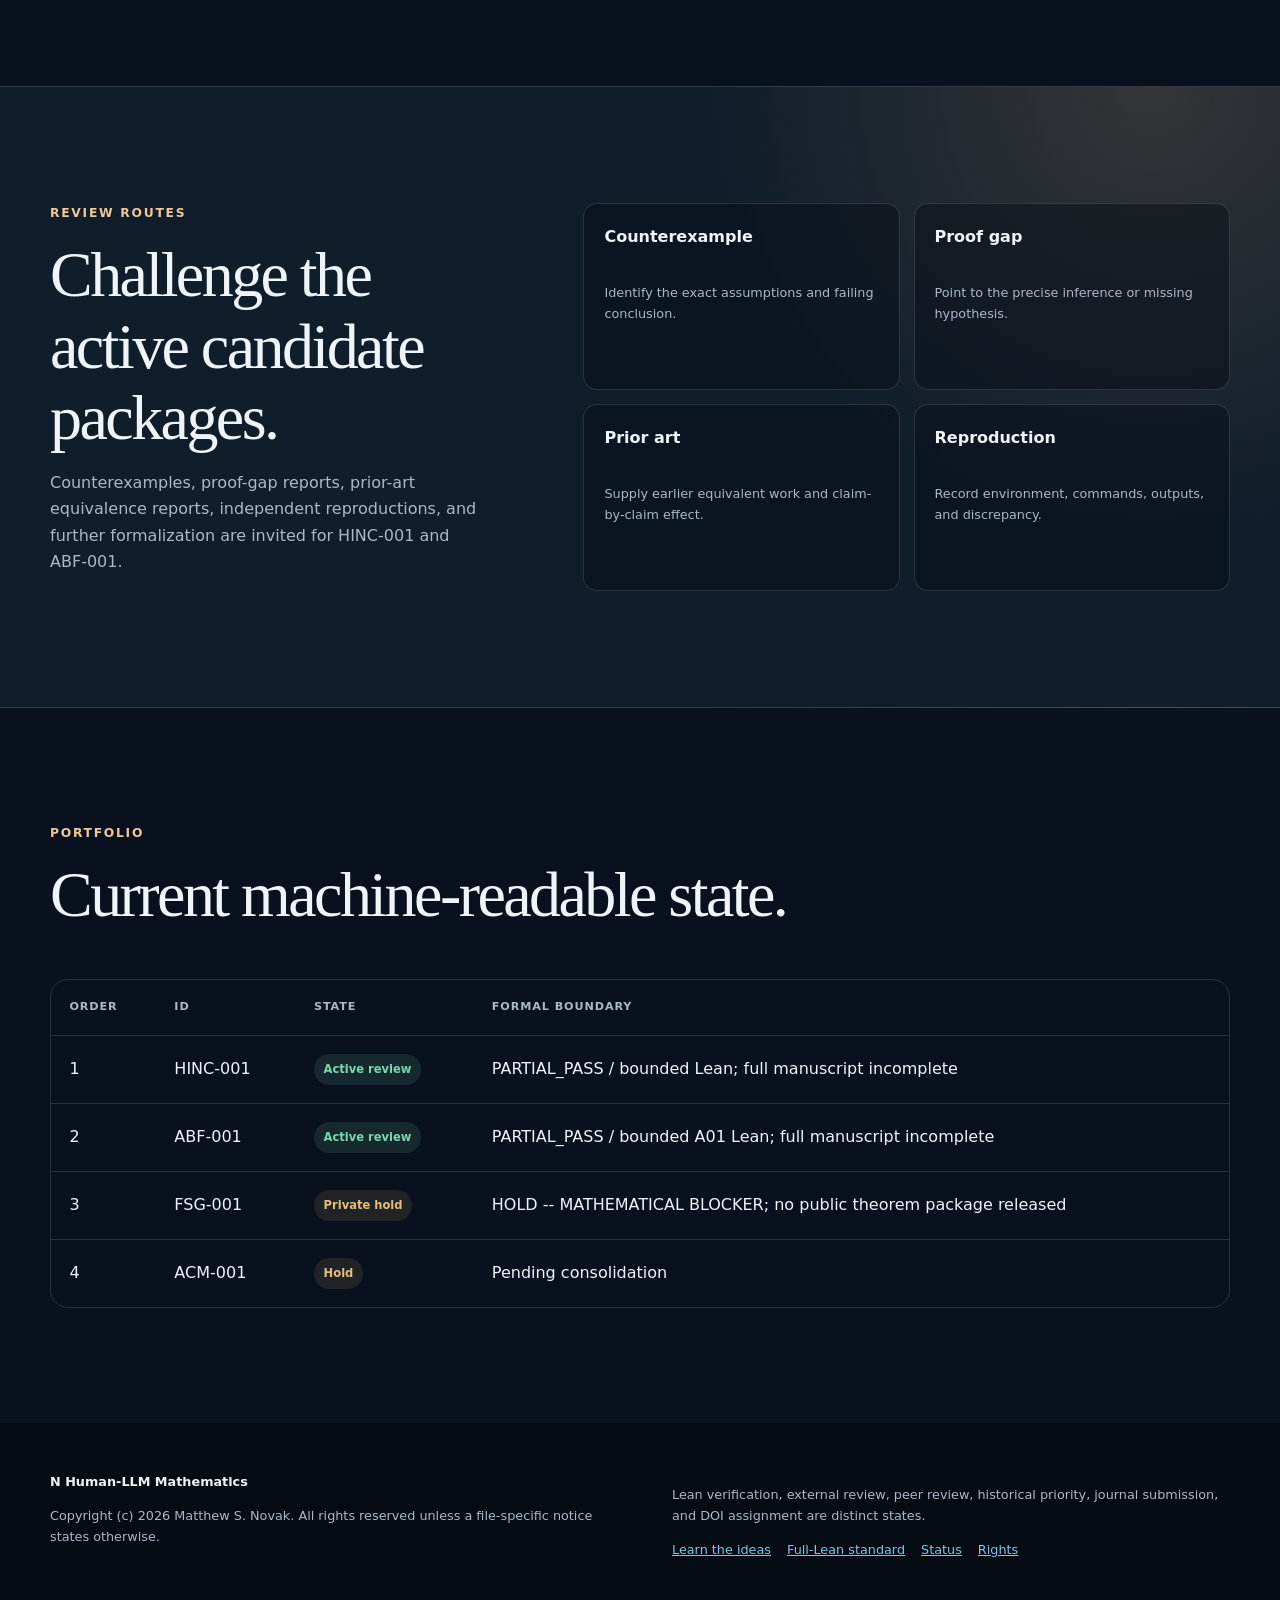
==== commit 2e5226d7: "Restore HINC ABF active review and mark FSG hold" ====
--- a/docs/index.html
+++ b/docs/index.html
@@ -3,26 +3,100 @@
 <head>
   <meta charset="utf-8">
   <meta name="viewport" content="width=device-width, initial-scale=1">
-  <meta name="description" content="Human-led, LLM-assisted candidate mathematics undergoing complete claim-to-Lean requalification before active public release.">
-  <meta name="referrer" content="strict-origin-when-cross-origin">
-  <meta name="theme-color" content="#0b1320">
-  <meta http-equiv="Content-Security-Policy" content="default-src 'self'; style-src 'self'; img-src 'self' data:; script-src 'none'; connect-src 'none'; object-src 'none'; frame-src 'none'; base-uri 'none'; form-action https://github.com; upgrade-insecure-requests">
-  <title>N Human–LLM Mathematics | Full-Lean Requalification</title>
+  <meta name="description" content="Human-led, LLM-assisted candidate mathematics under public technical review with exact bounded Lean status and correction records.">
+  <title>N Human-LLM Mathematics | Public Candidate Review Status</title>
   <link rel="stylesheet" href="styles.css">
 </head>
 <body>
-  <a class="skip-link" href="#main">Skip to main content</a>
-  <header class="site-header"><div class="shell nav-wrap"><a class="brand" href="#top" aria-label="N Human-LLM Mathematics home"><span class="brand-mark" aria-hidden="true">N</span><span><strong>N Human–LLM Mathematics</strong><small>Full-Lean requalification</small></span></a><nav aria-label="Primary navigation"><a href="learn.html">Learn</a><a href="#research">Papers 1–3</a><a href="#standard">Release standard</a><a href="#review">Review</a><a href="#portfolio">Portfolio</a></nav></div></header>
-  <main id="main">
-    <section class="hero" id="top"><div class="shell hero-grid"><div><p class="eyebrow">Human-led · LLM-assisted · fail-closed formal release gate</p><h1>Three papers. One strict Lean standard.</h1><p class="lede">HINC-001 and ABF-001 remain accessible as historical public artifacts but are no longer classified as active theorem packages. FSG-001 remains private. Under the owner’s 29 July 2026 rule, every retained mathematical claim in each paper must map to compiled Lean before active release.</p><div class="actions"><a class="button primary" href="#research">Inspect papers 1–3</a><a class="button secondary" href="../FULL_LEAN_RELEASE_STANDARD.md">Read the full-Lean standard</a><a class="button secondary" href="../PUBLIC_REVIEW_FORMALIZATION_HOLD_2026-07-29.md">Read the status correction</a></div><ul class="status-row"><li><span>Channel</span><strong>Full-Lean requalification</strong></li><li><span>Active theorem packages</span><strong>None</strong></li><li><span>Public archives on hold</span><strong>HINC-001 · ABF-001</strong></li><li><span>Private completion hold</span><strong>FSG-001</strong></li><li><span>Peer reviewed</span><strong>No</strong></li><li><span>Historical priority</span><strong>Unestablished</strong></li></ul></div><aside class="instrument" aria-label="Status visualization, not mathematical evidence"><div class="instrument-head"><span>FORMAL GATE V1</span><span class="live-dot">REQUALIFICATION HOLD</span></div><dl><div><dt>HINC-001</dt><dd>Public archive · bounded Lean only</dd></div><div><dt>ABF-001</dt><dd>Public archive · A01 Lean only</dd></div><div><dt>FSG-001</dt><dd>Private · bootstrap Lean PASS</dd></div><div><dt>ACM-001</dt><dd>Blocked until papers 1–3 align</dd></div><div><dt>Active release condition</dt><dd>Complete manuscript claim-to-Lean PASS</dd></div></dl><p class="instrument-note">This panel records release state. It is not proof, peer review, historical-priority evidence, or a claim that full formalization is already complete.</p></aside></div></section>
-    <section class="section section-rule"><div class="shell two-column"><div><p class="eyebrow">Immediate citation warning</p><h2>Do not describe HINC-001, ABF-001, or FSG-001 as fully Lean-verified.</h2></div><div><p>HINC-001 and ABF-001 have genuine bounded Lean results, and FSG-001 has a genuine exact-head bootstrap PASS. None currently has complete manuscript formalization. The historical public artifacts are preserved for provenance while active status is suspended.</p><a class="text-link" href="../PAPER_1_3_FULL_LEAN_STATUS.json">Open the machine-readable status →</a></div></div></section>
-    <section class="section section-dark" id="research"><div class="shell"><div class="section-heading split-heading"><div><p class="eyebrow">Paper 1</p><h2>HINC-001</h2></div><span class="pill">Public archive · full-Lean hold</span></div><div class="research-grid"><article><h3>Hidden Infinitesimal Noncommutativity</h3><p class="large-copy">The human candidate manuscript remains available. Two immutable Lean gates verify the base algebraic kernel and principal coefficient classifications, but the complete manuscript is not formalized.</p><blockquote>Open formal work includes the Hochschild derivation, complete source-algebra presentations, odd normal form, generator-to-global preservation, representability, scheme center, clopen split, fppf-derived subgroup, and downstream geometric and counting claims.</blockquote><div class="link-list"><a href="https://github.com/novakprotocol/N-Human-AI-Mathematics/blob/main/papers/HINC-001/manuscript/HINC-001_REVISED_MANUSCRIPT.md">Revised manuscript</a><a href="https://github.com/novakprotocol/N-Human-AI-Mathematics/blob/main/papers/HINC-001/CLAIMS.md">Claim matrix</a><a href="https://github.com/novakprotocol/N-Human-AI-Mathematics/blob/main/papers/HINC-001/FORMAL_VERIFICATION.md">Current formal boundary</a></div></article><aside class="evidence-panel"><h3>Current state</h3><ul class="check-list"><li><strong>Human candidate proof</strong><span>Complete within its stated scope</span></li><li><strong>Bounded Lean gates</strong><span>PASS with no sorryAx</span></li><li class="pending"><strong>Full claim map</strong><span>Incomplete</span></li><li class="pending"><strong>Active theorem status</strong><span>Suspended pending full Lean</span></li></ul></aside></div></div></section>
-    <section class="section" id="abf-001" aria-labelledby="abf-title"><div class="shell"><div class="section-heading split-heading"><div><p class="eyebrow">Paper 2</p><h2 id="abf-title">ABF-001</h2></div><span class="pill">Public archive · full-Lean hold</span></div><div class="research-grid"><article><h3>Affine Restriction Moment Kernels</h3><p class="large-copy">The human proof and exhaustive computational record remain available. The A01 bidual moment-kernel bridge compiles in Lean; A02–A06 and the full finite classification are not yet formalized.</p><blockquote>Open formal work includes Reed–Muller duality, affine-hyperplane coordinates, the order-zero and order-one classifications, and a proof-connected Lean verification of every declared census value.</blockquote><div class="link-list"><a href="https://github.com/novakprotocol/N-Human-AI-Mathematics/blob/main/papers/ABF-001/manuscript/ABF-001_MANUSCRIPT.md">Controlling manuscript</a><a href="https://github.com/novakprotocol/N-Human-AI-Mathematics/blob/main/papers/ABF-001/CLAIMS.md">Claim ledger</a><a href="https://github.com/novakprotocol/N-Human-AI-Mathematics/blob/main/papers/ABF-001/FORMAL_VERIFICATION.md">Current formal boundary</a></div></article><aside class="evidence-panel" aria-label="ABF-001 current state"><h3>Current state</h3><ul class="check-list"><li><strong>Human candidate proof</strong><span>Complete within its stated scope</span></li><li><strong>A01 Lean lane</strong><span>PASS with placeholder gates</span></li><li class="pending"><strong>A02–A06</strong><span>Incomplete</span></li><li class="pending"><strong>Active theorem status</strong><span>Suspended pending full Lean</span></li></ul></aside></div></div></section>
-    <section class="section section-dark" id="fsg-001"><div class="shell"><div class="section-heading split-heading"><div><p class="eyebrow">Paper 3</p><h2>FSG-001</h2></div><span class="pill">Private · full-Lean completion hold</span></div><div class="research-grid"><article><h3>Fibonacci Critical Groups of Carry–Rees Petal Graphs</h3><p class="large-copy">The private human proof and hostile-review package are extensive. The exact-head Lean bootstrap compiles the Fibonacci foundation and literal graph adjacency, but the complete theorem is not yet formalized.</p><blockquote>Open formal work includes complete Fibonacci/Lucas arithmetic, connectedness and Laplacians, the integral graph-to-3×3 bridge, tree and forest formulas, Smith factors, chip-firing equivalence, and valuation/CRT/density claims.</blockquote><div class="link-list"><a href="https://github.com/novakprotocol/N-Human-AI-Mathematics/blob/main/PAPER_1_3_FULL_LEAN_STATUS.json">Public status ledger</a><a href="learn.html#fsg">Teaching preview only</a></div></article><aside class="evidence-panel"><h3>Current state</h3><ul class="check-list"><li><strong>Lean bootstrap</strong><span>PASS at exact private head</span></li><li><strong>Human and hostile review</strong><span>Strong private candidate record</span></li><li class="pending"><strong>F01–F07</strong><span>Incomplete</span></li><li class="pending"><strong>Public theorem package</strong><span>Not released</span></li></ul></aside></div></div></section>
-    <section class="section" id="standard"><div class="shell"><div class="section-heading"><p class="eyebrow">Release standard</p><h2>“Lean-verified” now means the complete retained mathematics.</h2></div><div class="ledger"><div><span>Claim inventory</span><strong>Every retained mathematical statement has a stable ID</strong></div><div><span>Formal map</span><strong>Every claim maps to compiled declarations or exact imported theorems</strong></div><div><span>Placeholder gate</span><strong>Zero sorry, admit, project-result axioms, or sorryAx</strong></div><div><span>Object fidelity</span><strong>The manuscript objects and hypotheses match the formal objects</strong></div><div><span>Finite results</span><strong>Kernel-checked certificates or exhaustive decidable proofs cover the exact universe</strong></div><div><span>Immutable execution</span><strong>Pinned clean build, receipts, manifests, logs, and hashes</strong></div></div></div></section>
-    <section class="section review-section" id="review"><div class="shell review-grid"><div><p class="eyebrow">Review remains welcome</p><h2>Challenge the archived proofs or the formalization program.</h2><p>Substantive reports should identify the exact paper, claim ID, source identity, assumptions, and effect.</p></div><div class="review-actions"><a href="https://github.com/novakprotocol/N-Human-AI-Mathematics/issues/new?template=counterexample.yml"><strong>Counterexample</strong><span>Supply a complete object violating a stated conclusion</span></a><a href="https://github.com/novakprotocol/N-Human-AI-Mathematics/issues/new?template=proof-gap.yml"><strong>Proof gap</strong><span>Identify the exact unsupported inference</span></a><a href="https://github.com/novakprotocol/N-Human-AI-Mathematics/issues/new?template=prior-art.yml"><strong>Prior art</strong><span>Translate an earlier source to the exact paper</span></a><a href="https://github.com/novakprotocol/N-Human-AI-Mathematics/issues/new?template=reproduction.yml"><strong>Formal reproduction</strong><span>Report source, environment, command, and first discrepancy</span></a></div></div></section>
-    <section class="section" id="portfolio"><div class="shell"><div class="section-heading"><p class="eyebrow">Publication order</p><h2>Papers 1–3 must align before paper 4 advances.</h2></div><div class="portfolio-table" role="region" aria-label="Paper portfolio" tabindex="0"><table><thead><tr><th>Order</th><th>ID</th><th>Field</th><th>State</th></tr></thead><tbody><tr><td>1</td><td>HINC-001</td><td>Affine monoid schemes and binary Gerstenhaber algebra</td><td><span class="state hold">Public archive · full-Lean hold</span></td></tr><tr><td>2</td><td>ABF-001</td><td>Boolean functions, Reed–Muller codes, and finite linear algebra</td><td><span class="state hold">Public archive · full-Lean hold</span></td></tr><tr><td>3</td><td>FSG-001</td><td>Critical groups and Fibonacci divisibility</td><td><span class="state hold">Private · full-Lean completion</span></td></tr><tr><td>4</td><td>ACM-001</td><td>Coding theory, matroids, Boolean functions</td><td><span class="state hold">Blocked until papers 1–3 align</span></td></tr></tbody></table></div></div></section>
-  </main>
-  <footer><div class="shell footer-grid"><div><strong>N Human–LLM Mathematics</strong><p>Copyright © 2026 Matthew S. Novak. All rights reserved unless a file-specific notice states otherwise.</p></div><div><p>Lean verification, external review, peer review, historical priority, journal submission, and DOI assignment are distinct states.</p><a href="learn.html">Learn the ideas</a><a href="../FULL_LEAN_RELEASE_STANDARD.md">Full-Lean standard</a><a href="../PUBLIC_REVIEW_FORMALIZATION_HOLD_2026-07-29.md">Status correction</a><a href="https://github.com/novakprotocol/N-Human-AI-Mathematics/blob/main/RIGHTS_AND_LICENSING.md">Rights</a></div></div></footer>
+<a class="skip-link" href="#main">Skip to content</a>
+<header class="site-header">
+  <div class="shell nav-wrap">
+    <a class="brand" href="#top" aria-label="N Human-LLM Mathematics home"><span class="brand-mark" aria-hidden="true">N</span><span><strong>N Human-LLM Mathematics</strong><small>Public candidate review</small></span></a>
+    <nav aria-label="Primary navigation"><a href="learn.html">Learn</a><a href="#research">Status</a><a href="#full-lean">Full-Lean</a><a href="#review">Review</a></nav>
+  </div>
+</header>
+<main id="main">
+  <section class="hero" id="top">
+    <div class="shell hero-grid">
+      <div>
+        <p class="eyebrow">Owner clarification -- 29 July 2026</p>
+        <h1>Active candidate review, bounded formal status.</h1>
+        <p class="lede">HINC-001 and ABF-001 remain active public candidate technical-review packages. Their Lean status is bounded `PARTIAL_PASS`, not full-manuscript verification. FSG-001 is private on a mathematical-blocker hold. ACM-001 is held for consolidation.</p>
+        <div class="actions">
+          <a class="button primary" href="#research">Inspect current states</a>
+          <a class="button secondary" href="../STATUS.md">Read repository status</a>
+          <a class="button secondary" href="../FSG_001_PUBLIC_TEACHING_HOLD_2026-07-29.md">Read FSG hold</a>
+        </div>
+        <ul class="status-row">
+          <li><span>Active review</span><strong>HINC-001 / ABF-001</strong></li>
+          <li><span>FULL_PASS</span><strong>None</strong></li>
+          <li><span>FSG-001</span><strong>Private hold</strong></li>
+          <li><span>Peer reviewed</span><strong>No</strong></li>
+          <li><span>Historical priority</span><strong>Unestablished</strong></li>
+        </ul>
+      </div>
+      <aside class="instrument" aria-label="Current paper status">
+        <div class="instrument-head"><span>STATUS V2</span><span class="live-dot">CORRECTED</span></div>
+        <dl>
+          <div><dt>HINC-001</dt><dd>Active candidate public technical review / bounded Lean PASS / full manuscript incomplete</dd></div>
+          <div><dt>ABF-001</dt><dd>Active candidate public technical review / bounded A01 Lean PASS / full manuscript incomplete</dd></div>
+          <div><dt>FSG-001</dt><dd>Private / HOLD -- MATHEMATICAL BLOCKER / no public theorem package released</dd></div>
+          <div><dt>ACM-001</dt><dd>Hold pending consolidation</dd></div>
+        </dl>
+        <p class="instrument-note">This status panel is not proof, peer review, external reproduction, historical-priority evidence, or a claim that any full manuscript has FULL_PASS.</p>
+      </aside>
+    </div>
+  </section>
+
+  <section class="section section-rule">
+    <div class="shell two-column">
+      <div><p class="eyebrow">Citation boundary</p><h2>Do not upgrade bounded verification into FULL_PASS.</h2></div>
+      <div><p>Full-manuscript Lean verification remains a gold-standard improvement program. Existing HINC-001 and ABF-001 candidate-review packages stay active only with exact bounded formal-verification statements. Fully Lean-verified manuscript status requires FULL_PASS and is not currently claimed.</p><a class="text-link" href="../formal-verification-status.json">Open machine-readable formal status</a></div>
+    </div>
+  </section>
+
+  <section class="section section-dark" id="research">
+    <div class="shell">
+      <div class="section-heading"><p class="eyebrow">Current public states</p><h2>Four records, one corrected control plane.</h2></div>
+      <div class="card-grid three">
+        <article class="card"><span class="card-number">HINC-001</span><h3>Active candidate public technical review</h3><p>`PARTIAL_PASS` / bounded Lean verification. The full revised manuscript is incomplete in Lean. External review is pending; historical priority is unestablished.</p></article>
+        <article class="card"><span class="card-number">ABF-001</span><h3>Active candidate public technical review</h3><p>`PARTIAL_PASS` / bounded A01 Lean verification. A02-A06 and the complete manuscript are incomplete in Lean. External review is pending; historical priority is unestablished.</p></article>
+        <article class="card"><span class="card-number">FSG-001</span><h3>Private mathematical-blocker hold</h3><p>A universal arithmetic criterion in the private candidate manuscript was disproved before public release. No public FSG theorem package has been released.</p></article>
+      </div>
+    </div>
+  </section>
+
+  <section class="section" id="full-lean">
+    <div class="shell">
+      <div class="section-heading"><p class="eyebrow">Full-Lean standard</p><h2>FULL_PASS is stricter than active candidate review.</h2><p>To claim a fully Lean-verified manuscript, every retained claim must map to compiled Lean or exact imported theorems, with zero unresolved formal scope and a passed fidelity review.</p></div>
+      <div class="ledger">
+        <div><span>HINC-001</span><strong>Bounded Lean PASS; complete manuscript not fully formalized</strong></div>
+        <div><span>ABF-001</span><strong>Bounded A01 Lean PASS; complete manuscript not fully formalized</strong></div>
+        <div><span>FSG-001</span><strong>Private correction under internal review; no public release authorized</strong></div>
+        <div><span>ACM-001</span><strong>Hold pending consolidation</strong></div>
+      </div>
+    </div>
+  </section>
+
+  <section class="section review-section" id="review">
+    <div class="shell review-grid">
+      <div><p class="eyebrow">Review routes</p><h2>Challenge the active candidate packages.</h2><p>Counterexamples, proof-gap reports, prior-art equivalence reports, independent reproductions, and further formalization are invited for HINC-001 and ABF-001.</p></div>
+      <div class="review-actions">
+        <a href="https://github.com/novakprotocol/N-Human-AI-Mathematics/issues/new?template=counterexample.yml"><strong>Counterexample</strong><span>Identify the exact assumptions and failing conclusion.</span></a>
+        <a href="https://github.com/novakprotocol/N-Human-AI-Mathematics/issues/new?template=proof-gap.yml"><strong>Proof gap</strong><span>Point to the precise inference or missing hypothesis.</span></a>
+        <a href="https://github.com/novakprotocol/N-Human-AI-Mathematics/issues/new?template=prior-art.yml"><strong>Prior art</strong><span>Supply earlier equivalent work and claim-by-claim effect.</span></a>
+        <a href="https://github.com/novakprotocol/N-Human-AI-Mathematics/issues/new?template=reproduction.yml"><strong>Reproduction</strong><span>Record environment, commands, outputs, and discrepancy.</span></a>
+      </div>
+    </div>
+  </section>
+
+  <section class="section" id="portfolio">
+    <div class="shell">
+      <div class="section-heading"><p class="eyebrow">Portfolio</p><h2>Current machine-readable state.</h2></div>
+      <div class="portfolio-table" role="region" aria-label="Paper portfolio" tabindex="0"><table><thead><tr><th>Order</th><th>ID</th><th>State</th><th>Formal boundary</th></tr></thead><tbody><tr><td>1</td><td>HINC-001</td><td><span class="state active">Active review</span></td><td>PARTIAL_PASS / bounded Lean; full manuscript incomplete</td></tr><tr><td>2</td><td>ABF-001</td><td><span class="state active">Active review</span></td><td>PARTIAL_PASS / bounded A01 Lean; full manuscript incomplete</td></tr><tr><td>3</td><td>FSG-001</td><td><span class="state hold">Private hold</span></td><td>HOLD -- MATHEMATICAL BLOCKER; no public theorem package released</td></tr><tr><td>4</td><td>ACM-001</td><td><span class="state hold">Hold</span></td><td>Pending consolidation</td></tr></tbody></table></div>
+    </div>
+  </section>
+</main>
+<footer><div class="shell footer-grid"><div><strong>N Human-LLM Mathematics</strong><p>Copyright (c) 2026 Matthew S. Novak. All rights reserved unless a file-specific notice states otherwise.</p></div><div><p>Lean verification, external review, peer review, historical priority, journal submission, and DOI assignment are distinct states.</p><a href="learn.html">Learn the ideas</a><a href="../FULL_LEAN_RELEASE_STANDARD.md">Full-Lean standard</a><a href="../STATUS.md">Status</a><a href="https://github.com/novakprotocol/N-Human-AI-Mathematics/blob/main/RIGHTS_AND_LICENSING.md">Rights</a></div></div></footer>
 </body>
-</html>
+</html>
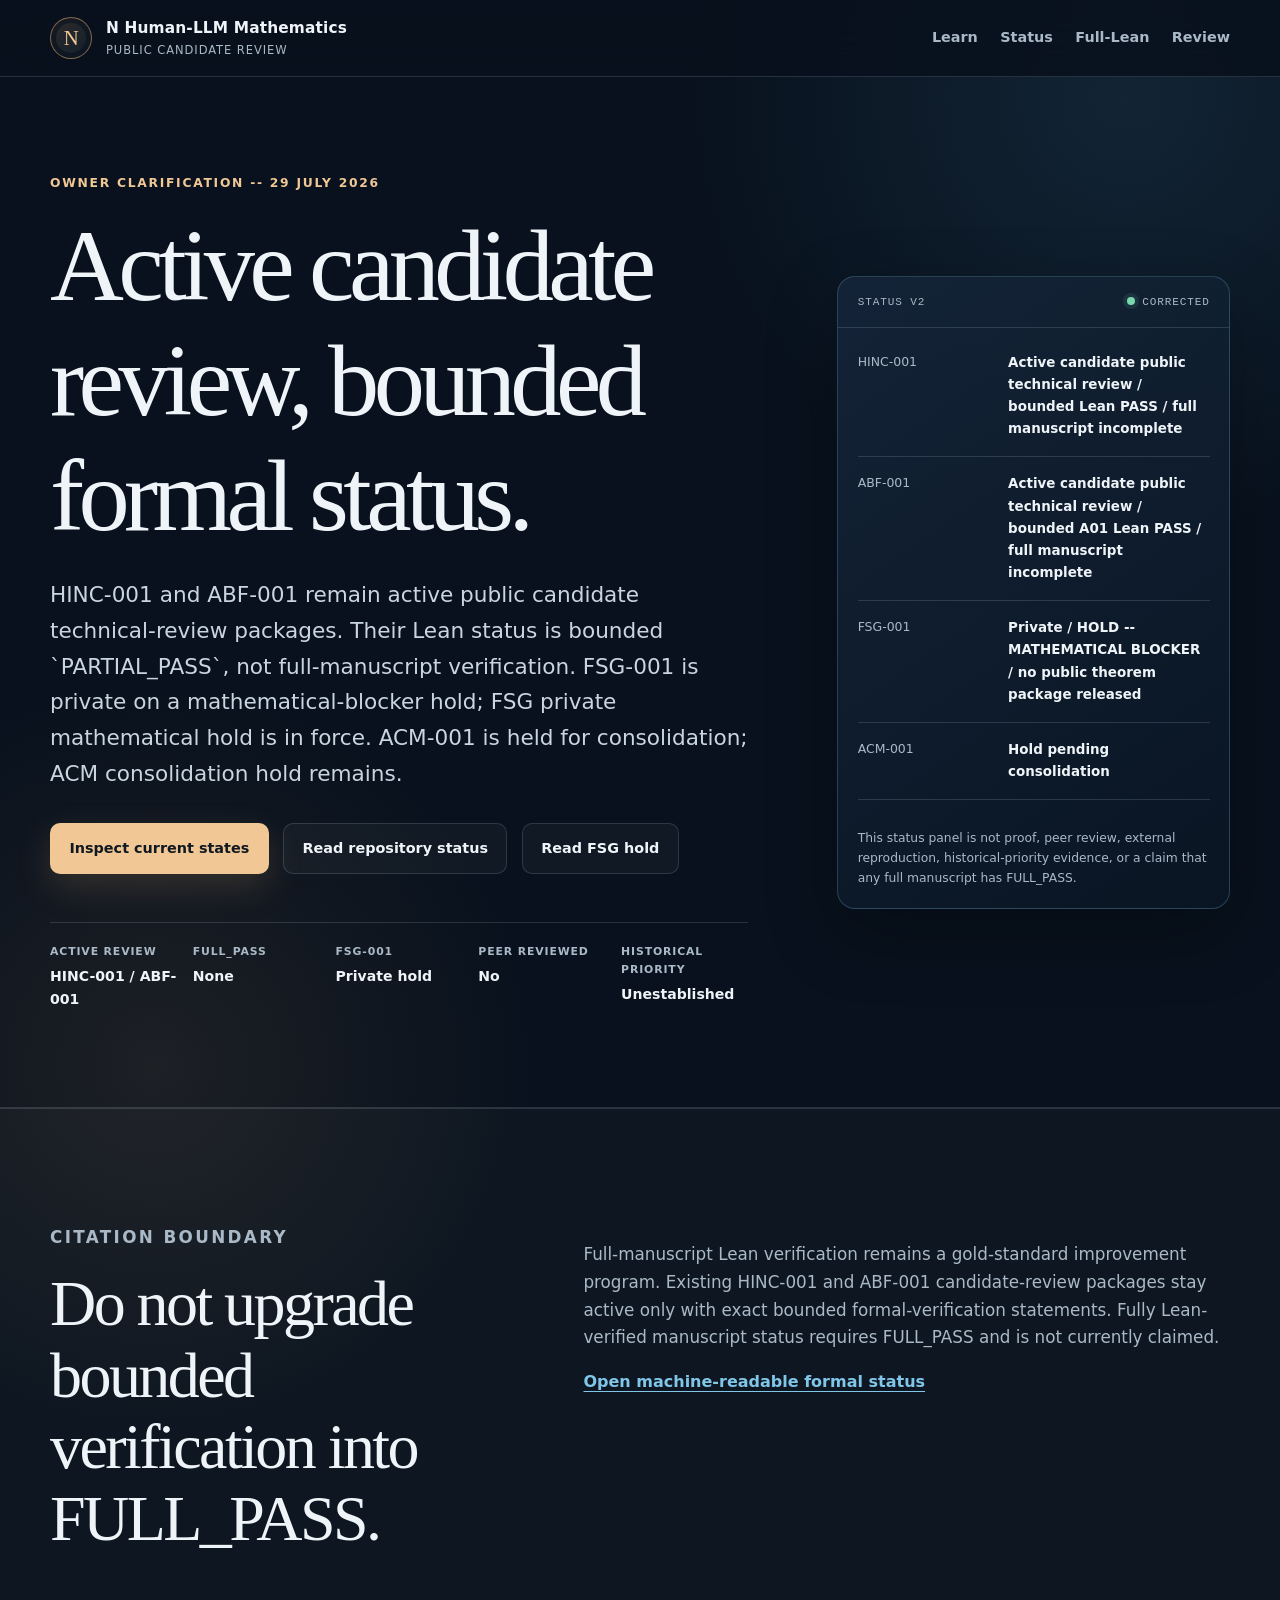
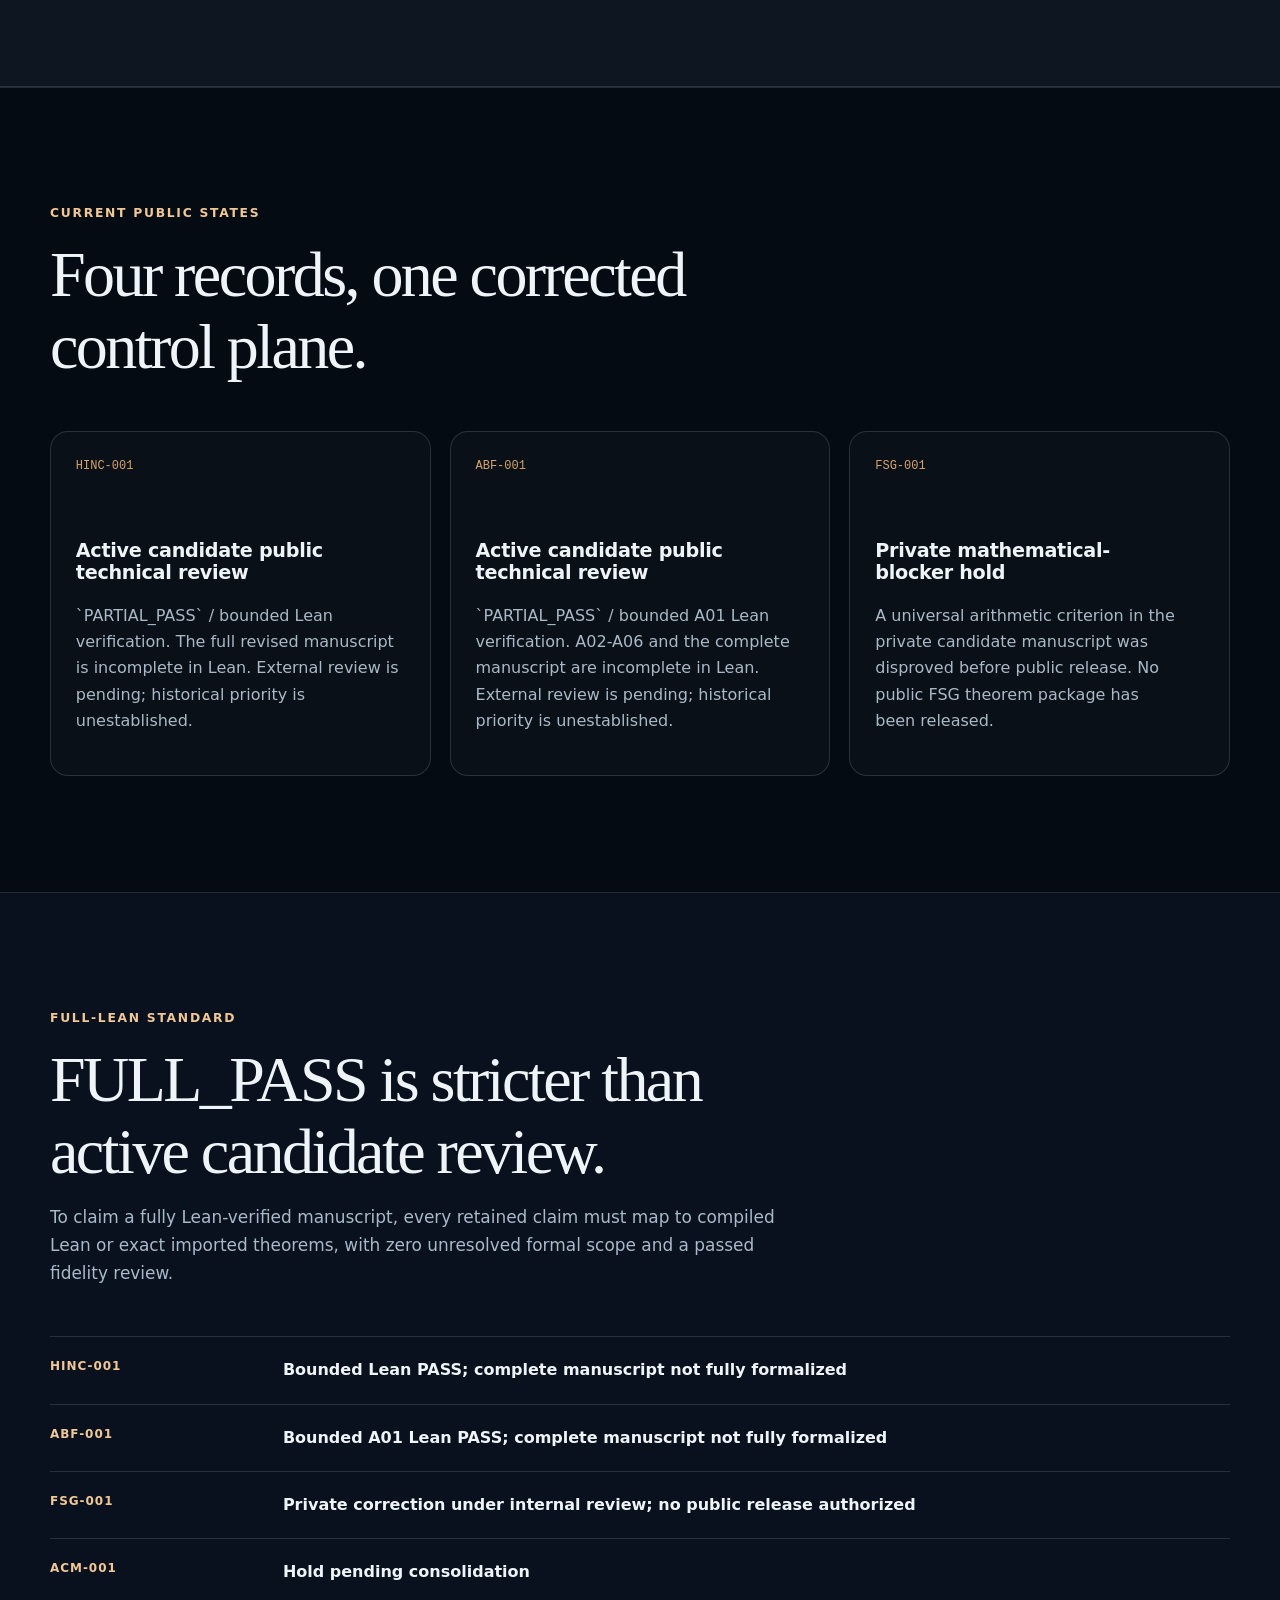
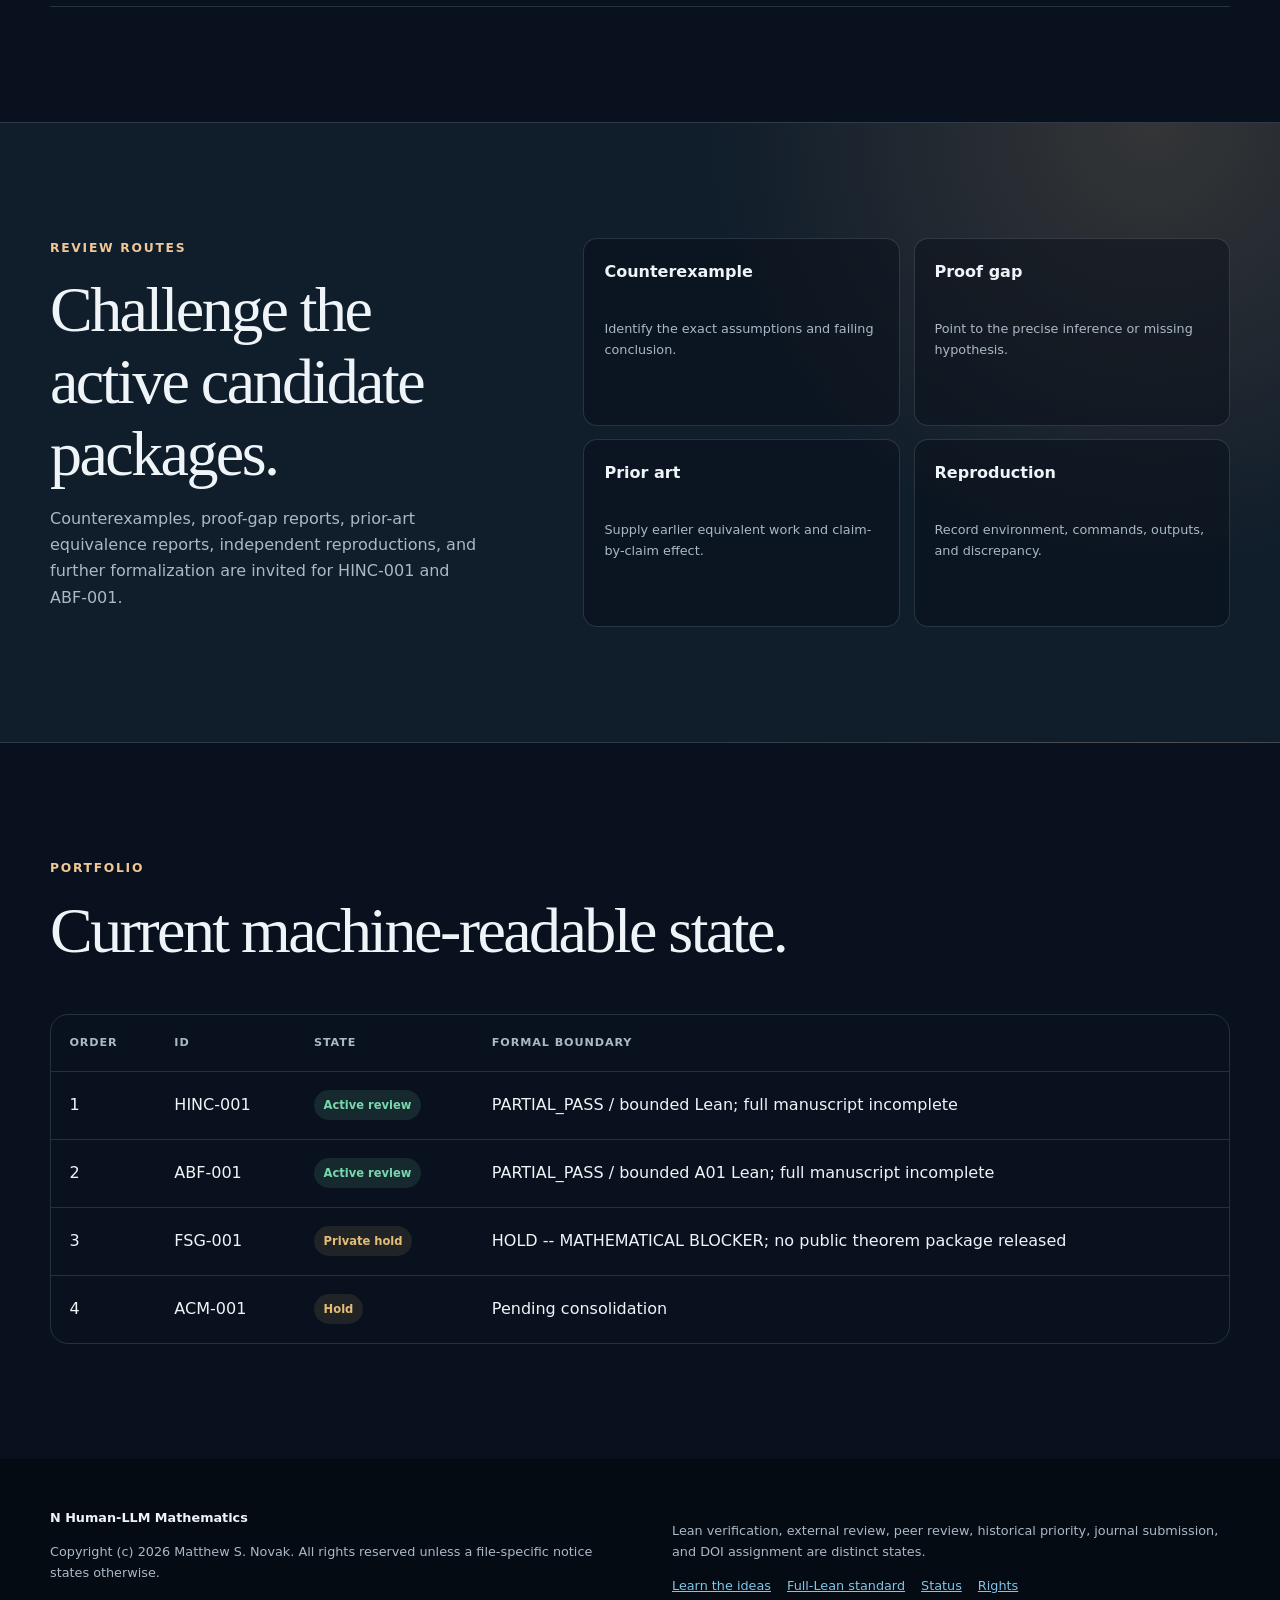
==== commit 64d34c8a: "Repair public status validation hardening" ====
--- a/docs/index.html
+++ b/docs/index.html
@@ -21,7 +21,7 @@
       <div>
         <p class="eyebrow">Owner clarification -- 29 July 2026</p>
         <h1>Active candidate review, bounded formal status.</h1>
-        <p class="lede">HINC-001 and ABF-001 remain active public candidate technical-review packages. Their Lean status is bounded `PARTIAL_PASS`, not full-manuscript verification. FSG-001 is private on a mathematical-blocker hold. ACM-001 is held for consolidation.</p>
+        <p class="lede">HINC-001 and ABF-001 remain active public candidate technical-review packages. Their Lean status is bounded `PARTIAL_PASS`, not full-manuscript verification. FSG-001 is private on a mathematical-blocker hold; FSG private mathematical hold is in force. ACM-001 is held for consolidation; ACM consolidation hold remains.</p>
         <div class="actions">
           <a class="button primary" href="#research">Inspect current states</a>
           <a class="button secondary" href="../STATUS.md">Read repository status</a>
